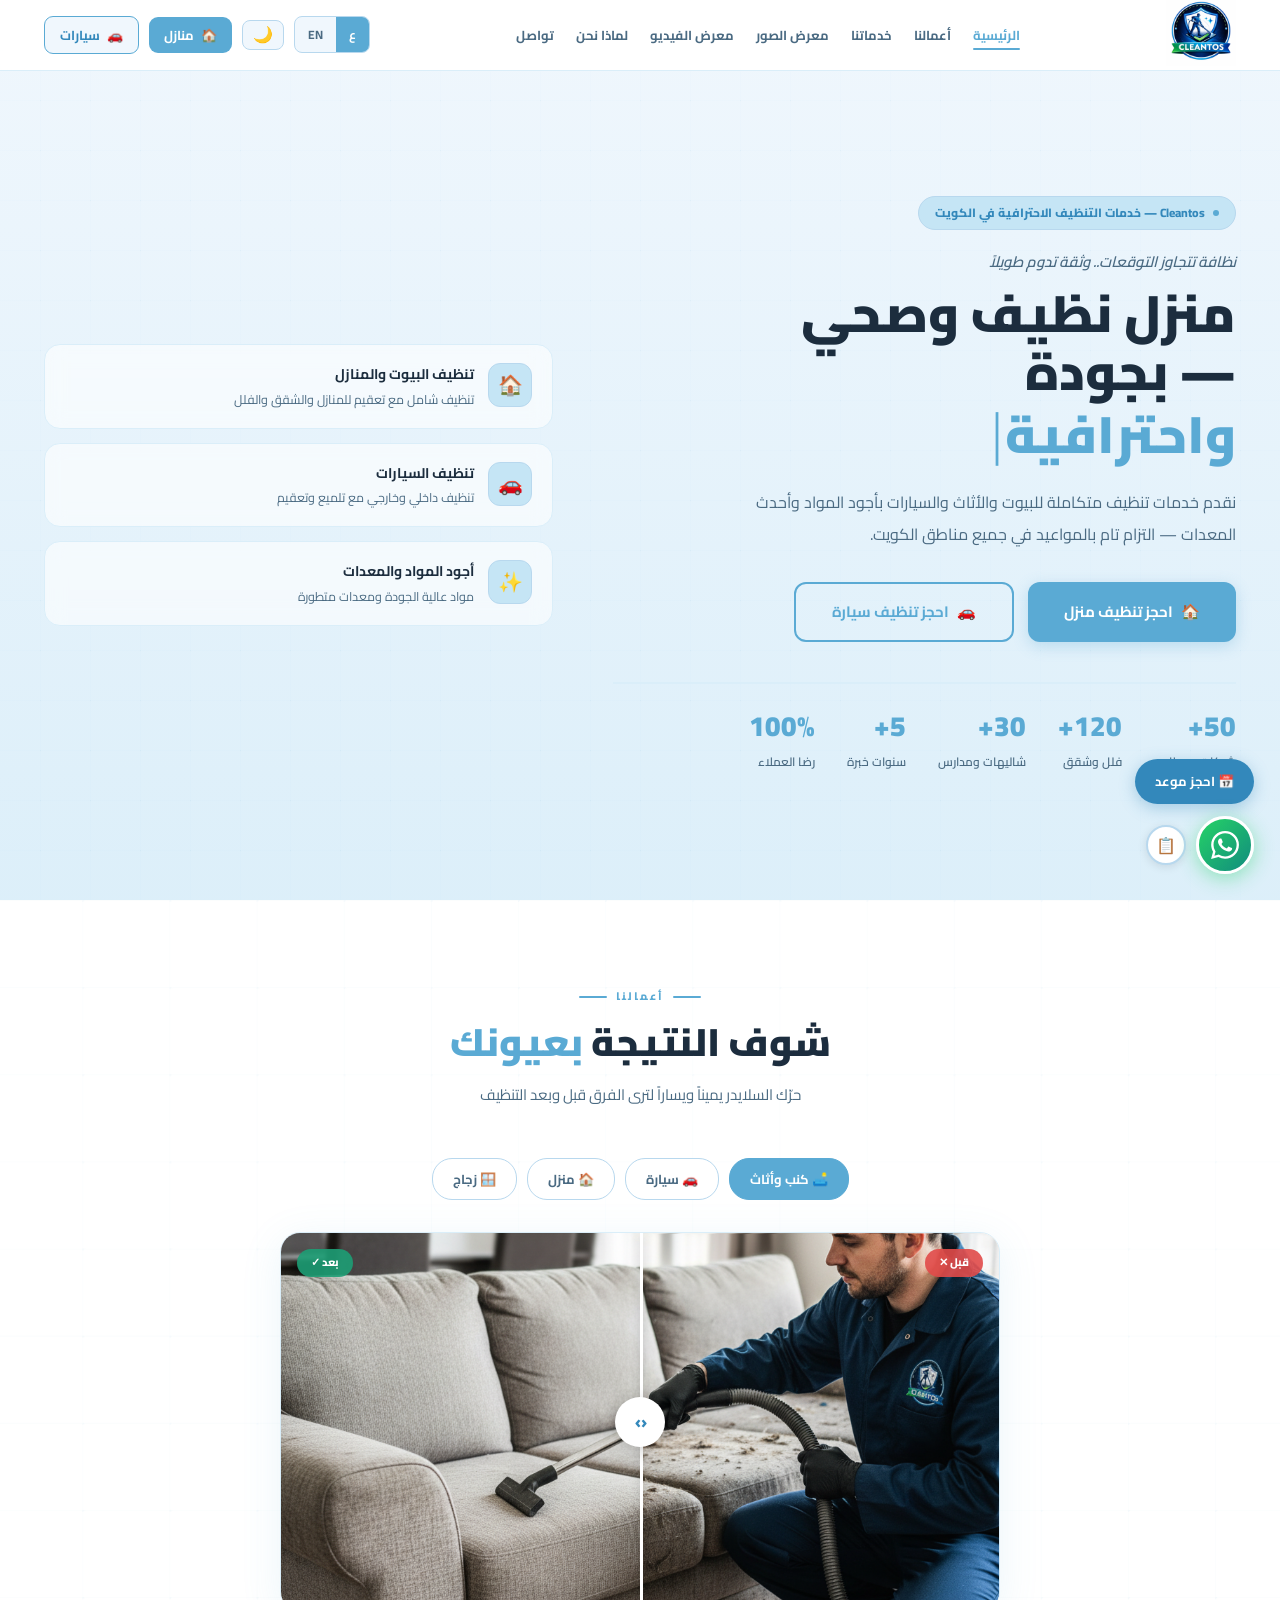
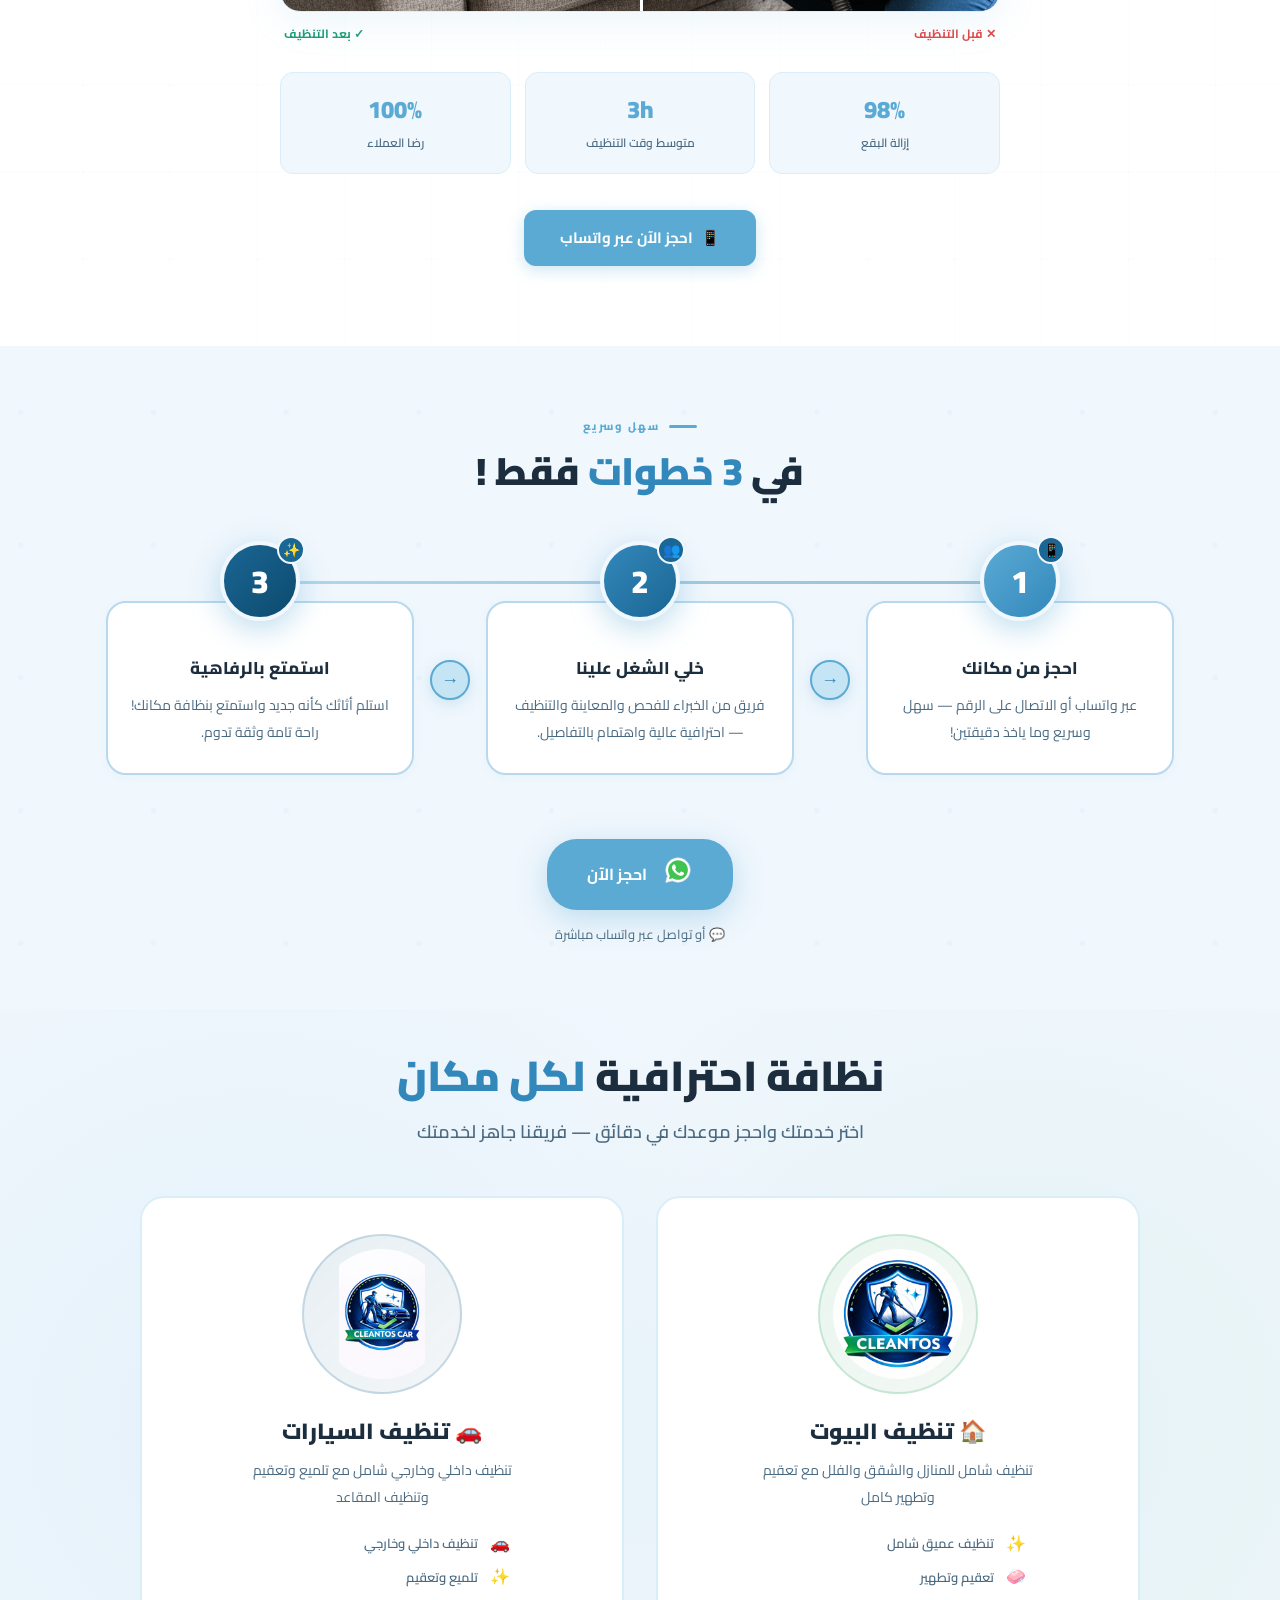
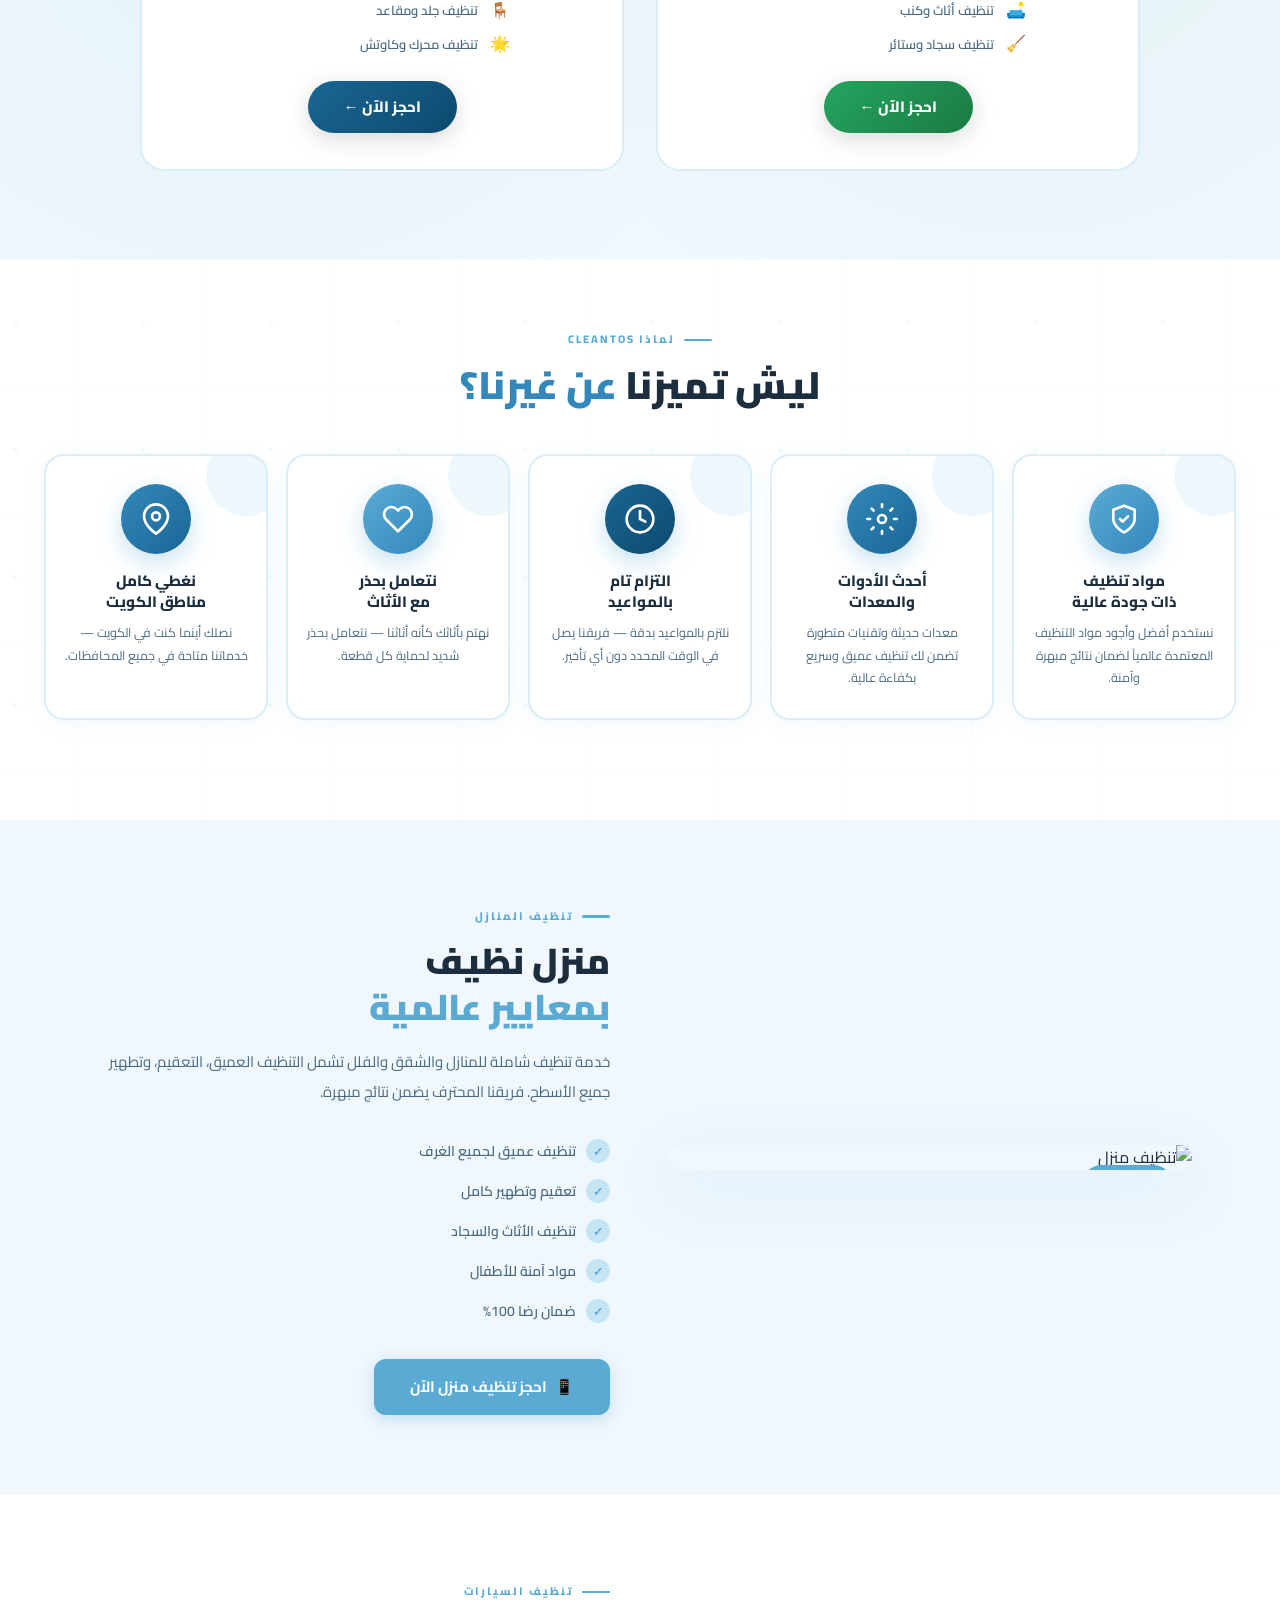
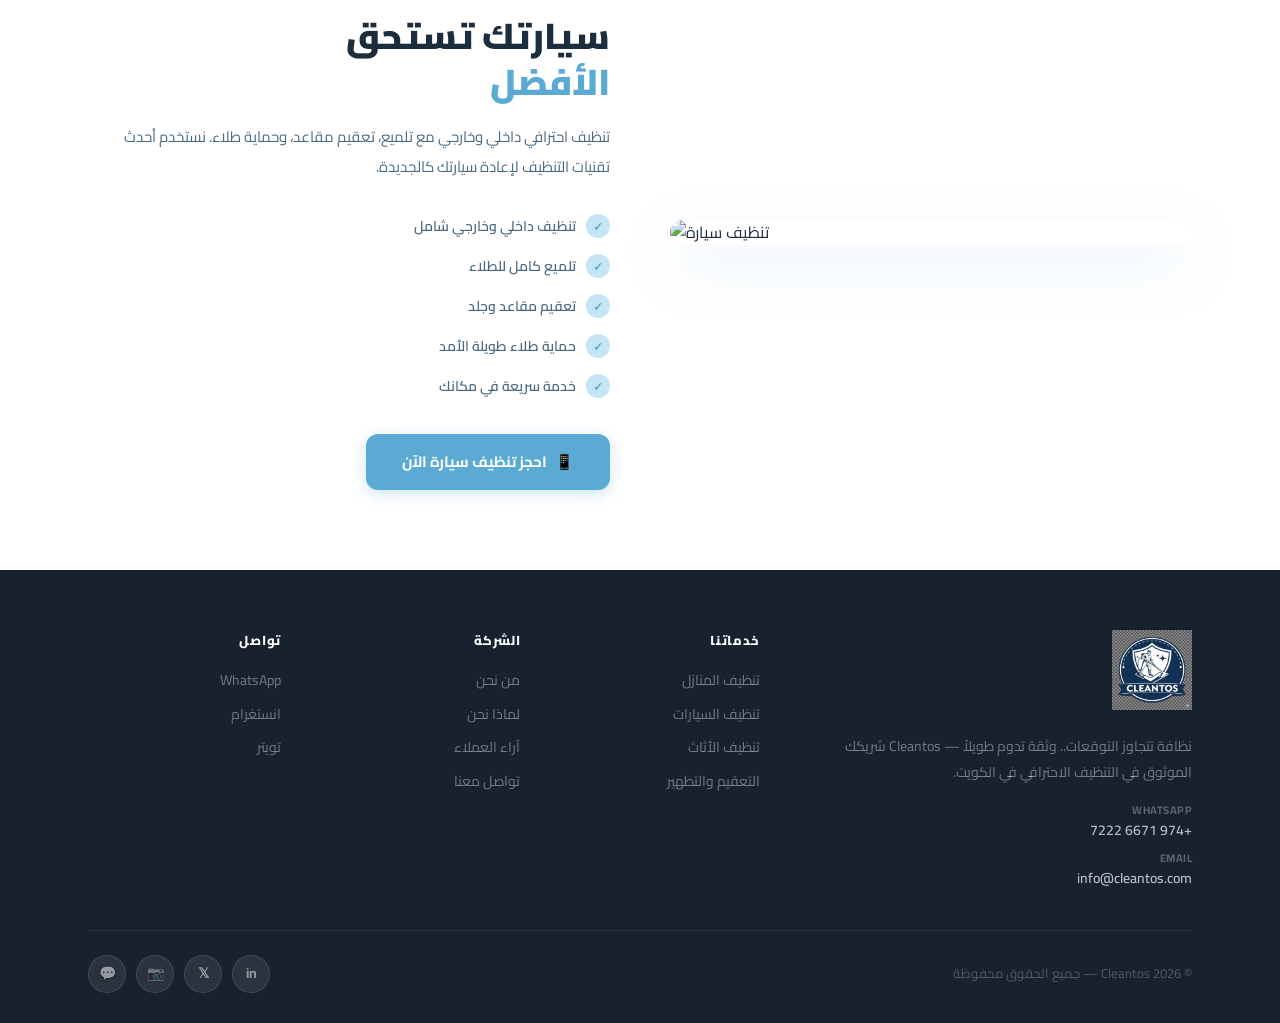
==== index.html @ 6d4ff77a "first commit" ====
<!DOCTYPE html>
<html lang="ar" dir="rtl">
<head>
<meta charset="UTF-8"/>
<meta name="viewport" content="width=device-width,initial-scale=1.0"/>
<meta name="description" content="Cleantos — خدمات تنظيف احترافية للبيوت والأثاث والسيارات في الكويت. أجود المواد، أحدث المعدات، التزام بالمواعيد.">
<meta name="keywords" content="تنظيف بيوت, تنظيف أثاث, تنظيف سيارات, تنظيف عميق, خدمات تنظيف, تنظيف منازل, تنظيف كنب, تنظيف سجاد, الكويت">
<meta name="author" content="Cleantos">
<meta property="og:title" content="Cleantos | خدمات التنظيف الاحترافية في الكويت">
<meta property="og:description" content="خدمات تنظيف احترافية للبيوت والأثاث والسيارات. أجود المواد، أحدث المعدات، التزام بالمواعيد.">
<meta property="og:type" content="website">
<meta property="og:url" content="https://www.cleantos.com">
<meta property="og:image" content="logo.png">
<meta property="og:locale" content="ar_KW">
<meta name="twitter:card" content="summary_large_image">
<title>Cleantos | خدمات التنظيف الاحترافية في الكويت</title>
<link rel="preconnect" href="https://fonts.googleapis.com">
<link rel="preconnect" href="https://fonts.gstatic.com" crossorigin>
<link href="https://fonts.googleapis.com/css2?family=Cairo:wght@300;400;500;600;700;800;900&family=Inter:wght@400;500;600;700;800;900&display=swap" rel="stylesheet">
<link rel="stylesheet" href="style.css"/>
<style>
/* ===== ROOT & BASE ===== */


:root{--sky:#f0f7fd;--sky2:#daeef9;--w:#fff;--az:#5aaad4;--az2:#3388bb;--az3:#1a6694;--azp:#c5e5f5;
  
  --car-grad:linear-gradient(135deg,#1a6694,#0d4a6e);
  --house-grad:linear-gradient(135deg,#25a55f,#1a7a44);
  --dk:#18222e;--tx:#1c2d3e;--txl:#4a6a82;--bd:#b8d8ee;--bd2:#daeef9;--shadow:0 4px 20px rgba(90,170,212,0.08);--shadow-hover:0 20px 50px rgba(90,170,212,0.2);}
html{scroll-behavior:smooth}
body{font-family:'Cairo',sans-serif;background:var(--sky);color:var(--tx);direction:rtl;overflow-x:hidden;line-height:1.6;}
html.ltr body{direction:ltr;font-family:'Inter',sans-serif}
html.ltr .ar{display:none!important}
html.ltr .en{display:initial!important}
html:not(.ltr) .en{display:none!important}
.rv{opacity:0;transform:translateY(30px);transition:opacity 0.8s ease,transform 0.8s ease}
.rv.on{opacity:1;transform:translateY(0)}
.container{max-width:1340px;margin:0 auto;padding:0 44px;position:relative;z-index:1}
#pgb{position:fixed;top:0;left:0;height:3px;background:linear-gradient(90deg,var(--az3),var(--az),#90d0f0);z-index:9999;width:0;transition:width 0.1s;}
#btt{position:fixed;bottom:96px;left:26px;width:48px;height:48px;border-radius:50%;background:var(--az);color:#fff;border:none;cursor:pointer;font-size:20px;display:flex;align-items:center;justify-content:center;box-shadow:0 4px 18px rgba(90,170,212,.4);opacity:0;transform:translateY(14px);transition:all .35s;z-index:998;}
#btt.sh{opacity:1;transform:translateY(0)}
#btt:hover{background:var(--az2);transform:translateY(-3px)!important}
#wa{position:fixed;bottom:26px;right:26px;z-index:999;display:flex;align-items:center;gap:10px;}
.wab{width:58px;height:58px;border-radius:50%;background:linear-gradient(135deg,#25d366,#128c7e);display:flex;align-items:center;justify-content:center;box-shadow:0 4px 20px rgba(37,211,102,.45);border:3px solid #fff;animation:wap 2.5s infinite;transition:transform .2s;text-decoration:none;position:relative;}
.wab:hover{transform:scale(1.12)}
.wab svg{width:28px;height:28px;fill:#fff}
@keyframes wap{0%,100%{box-shadow:0 4px 20px rgba(37,211,102,.38)}50%{box-shadow:0 4px 30px rgba(37,211,102,.72),0 0 0 8px rgba(37,211,102,.1)}}
.wat{background:var(--dk);color:#fff;font-size:12px;font-weight:700;padding:6px 14px;border-radius:20px;white-space:nowrap;opacity:0;transform:translateX(-8px);transition:all .3s;pointer-events:none;}
#wa:hover .wat{opacity:1;transform:translateX(0)}
#booking-btn{position:fixed;bottom:96px;right:26px;background:var(--az2);color:#fff;padding:12px 20px;border-radius:25px;font-size:13px;font-weight:700;box-shadow:0 4px 16px rgba(51,136,187,.35);z-index:998;text-decoration:none;font-family:inherit;transition:all .25s;white-space:nowrap;display:flex;align-items:center;gap:6px;}
#booking-btn:hover{background:var(--az3);transform:translateY(-2px);box-shadow:0 6px 22px rgba(51,136,187,.45);}
html.ltr #booking-btn{right:auto;left:26px}
header{position:fixed;top:0;right:0;left:0;z-index:1000;background:rgba(255,255,255,0.95);backdrop-filter:blur(10px);border-bottom:1px solid var(--bd2);transition:box-shadow .3s;}
.navi{display:flex;align-items:center;justify-content:space-between;padding:0 44px;height:70px;max-width:1340px;margin:0 auto;}
.nul{display:flex;align-items:center;gap:22px;list-style:none;}
.nul a{text-decoration:none;color:var(--txl);font-size:13px;font-weight:700;white-space:nowrap;position:relative;padding-bottom:3px;cursor:pointer;transition:color .2s;}
.nul a::after{content:'';position:absolute;bottom:0;right:0;width:0;height:2px;background:var(--az);transition:width .25s;border-radius:2px;}
html.ltr .nul a::after{right:auto;left:0}
.nul a:hover,.nul a.act{color:var(--az)}
.nul a:hover::after,.nul a.act::after{width:100%}
.lt{display:flex;background:var(--sky);border:1.5px solid var(--bd);border-radius:8px;overflow:hidden;}
.lt button{background:none;border:none;padding:6px 13px;font-size:12px;font-weight:700;color:var(--txl);cursor:pointer;transition:all .2s;font-family:inherit;}
.lt button.a{background:var(--az);color:#fff}
.navr{display:flex;align-items:center;gap:10px;}
.nc{display:flex;align-items:center;gap:7px;padding:8px 15px;border-radius:9px;font-size:13px;font-weight:700;cursor:pointer;border:none;font-family:inherit;transition:all .2s;white-space:nowrap;text-decoration:none;}
.nc-az{background:var(--az);color:#fff}
.nc-az:hover{background:var(--az2);transform:translateY(-1px);box-shadow:0 4px 14px rgba(90,170,212,.3)}
.nc-out{background:var(--sky);border:1.5px solid var(--az)!important;color:var(--az2);}
.nc-out:hover{background:var(--azp);transform:translateY(-1px)}
.hbg{display:none;flex-direction:column;gap:5px;cursor:pointer;padding:4px;}
.hbg span{display:block;width:24px;height:2px;background:var(--txl);border-radius:2px;transition:all .3s;}
.hbg.o span:first-child{transform:translateY(7px) rotate(45deg)}
.hbg.o span:nth-child(2){opacity:0}
.hbg.o span:last-child{transform:translateY(-7px) rotate(-45deg)}
.mobn{display:none;flex-direction:column;background:var(--w);border-top:1px solid var(--bd2);padding:0 28px;max-height:0;overflow:hidden;transition:max-height .4s ease,padding .3s;}
.mobn.o{display:flex;max-height:600px;padding:14px 28px;}
.mobn a{color:var(--txl);text-decoration:none;font-size:14px;font-weight:600;padding:9px 0;border-bottom:1px solid var(--bd2);transition:color .2s;}
.mobn a:hover{color:var(--az)}
.mobn a:last-child{border-bottom:none}
.hero{min-height:100vh;background:linear-gradient(rgba(240,247,253,0.85), rgba(218,238,249,0.9)),url('https://images.unsplash.com/photo-1581578731548-c64695cc6952?auto=format&fit=crop&w=1920&q=80');background-size:cover;background-position:center;display:flex;align-items:center;position:relative;overflow:hidden;padding-top:70px;}
.hero-pattern{position:absolute;inset:0;width:100%;height:100%;pointer-events:none;z-index:0;opacity:0.6;}
.hero-content{max-width:1340px;margin:0 auto;padding:80px 44px;display:grid;grid-template-columns:1.1fr .9fr;gap:60px;align-items:center;position:relative;z-index:2;width:100%;}
.hero-badge{display:inline-flex;align-items:center;gap:8px;background:var(--azp);color:var(--az2);font-size:12px;font-weight:800;padding:6px 16px;border-radius:20px;border:1.5px solid var(--bd);margin-bottom:20px;}
.hero-subtitle{color:var(--txl);font-size:15px;margin-bottom:10px;font-weight:600;font-style:italic;}
.hero-title{font-size:clamp(32px,4vw,56px);font-weight:900;color:var(--tx);line-height:1.15;margin-bottom:20px;}
.hero-title em{font-style:normal;color:var(--az);}
.hero-desc{color:var(--txl);font-size:16px;line-height:2;margin-bottom:32px;max-width:500px;}
.hero-buttons{display:flex;gap:14px;flex-wrap:wrap;margin-bottom:40px;}
.hero-stats{display:flex;gap:32px;padding-top:28px;border-top:2px solid var(--bd2);flex-wrap:wrap;}
.hero-stat-num{font-size:28px;font-weight:900;color:var(--az);display:block;line-height:1;margin-bottom:8px;}
.hero-stat-label{font-size:12px;color:var(--txl);font-weight:600;}
.hero-cards{display:flex;flex-direction:column;gap:14px;}
.hero-card{background:rgba(255,255,255,0.6);backdrop-filter:blur(10px);border:1.5px solid var(--bd2);border-radius:16px;padding:18px 20px;display:flex;align-items:flex-start;gap:14px;text-decoration:none;transition:all .35s;}
.hero-card:hover{border-color:var(--az);transform:translateX(-8px);background:rgba(255,255,255,0.9);box-shadow:var(--shadow-hover);}
html.ltr .hero-card:hover{transform:translateX(8px)}
.hero-card-icon{width:44px;height:44px;border-radius:12px;flex-shrink:0;background:var(--azp);border:1.5px solid var(--bd);display:flex;align-items:center;justify-content:center;font-size:20px;}
.hero-card h3{color:var(--tx);font-size:14px;font-weight:700;margin-bottom:4px;}
.hero-card p{color:var(--txl);font-size:12.5px;line-height:1.6;}
.tw-cursor{display:inline-block;color:var(--az);font-weight:300;font-size:1.1em;margin-right:2px;animation:blink 1s step-end infinite;}
html.ltr .tw-cursor{margin-right:0;margin-left:2px}
@keyframes blink{0%,100%{opacity:1}50%{opacity:0}}
@keyframes pulse-btn{0%,100%{box-shadow:0 8px 30px rgba(90,170,212,.35);transform:scale(1)}50%{box-shadow:0 8px 40px rgba(90,170,212,.55);transform:scale(1.03)}}
.btn{display:inline-flex;align-items:center;gap:8px;padding:14px 28px;border-radius:10px;font-size:14px;font-weight:700;cursor:pointer;border:none;font-family:inherit;transition:all .25s;text-decoration:none;white-space:nowrap;}
.btn-az{background:var(--az);color:#fff;box-shadow:0 4px 15px rgba(90,170,212,.3);}
.btn-az:hover{background:var(--az2);transform:translateY(-2px);box-shadow:0 8px 25px rgba(90,170,212,.4);}
.btn-out{background:transparent;color:var(--az);border:2px solid var(--az)!important;}
.btn-out:hover{background:var(--azp);transform:translateY(-2px);}
.btn-wh{background:#fff;color:var(--az2);border:2px solid #fff!important;box-shadow:0 4px 15px rgba(0,0,0,.1);}
.btn-wh:hover{background:var(--azp);border-color:var(--az)!important;}
.btn-lg{padding:16px 36px;font-size:15px;border-radius:12px;}
.section-header{text-align:center;margin-bottom:48px;}
.ey{display:inline-flex;align-items:center;gap:9px;margin-bottom:12px;}
.eyl{width:28px;height:2.5px;background:var(--az);border-radius:2px;flex-shrink:0;}
.eyt{font-size:11px;font-weight:800;color:var(--az);text-transform:uppercase;letter-spacing:2px;}
.st{font-size:clamp(24px,3vw,40px);font-weight:900;color:var(--tx);line-height:1.3;margin-bottom:13px;}
.st em{font-style:normal;color:var(--az);}
.sd{color:var(--txl);font-size:15px;line-height:2;max-width:600px;margin:0 auto;}
.why-section{background:var(--w);padding:80px 44px;position:relative;overflow:hidden;}
.why-grid{display:grid;grid-template-columns:repeat(5,1fr);gap:20px;}
.why-card{background:var(--w);border:2px solid var(--bd2);border-radius:20px;padding:32px 18px;text-align:center;transition:all .4s cubic-bezier(0.175,0.885,0.32,1.275);position:relative;overflow:hidden;box-shadow:var(--shadow);}
.why-card::before{content:'';position:absolute;top:0;left:0;right:0;height:4px;background:linear-gradient(90deg,var(--az3),var(--az),var(--az2));transform:scaleX(0);transition:transform .4s ease;transform-origin:right;}
.why-card:hover::before{transform:scaleX(1);transform-origin:left;}
.why-card:hover{transform:translateY(-10px) scale(1.02);border-color:var(--az);box-shadow:var(--shadow-hover),0 0 0 1px rgba(90,170,212,0.1);}
.why-icon-wrap{width:72px;height:72px;border-radius:20px;background:linear-gradient(135deg,var(--azp),var(--sky2));display:flex;align-items:center;justify-content:center;margin:0 auto 18px;font-size:32px;transition:all .4s ease;position:relative;}
.why-card:hover .why-icon-wrap{transform:rotate(-5deg) scale(1.1);background:linear-gradient(135deg,var(--az),var(--az2));box-shadow:0 8px 25px rgba(90,170,212,.35);}
.why-card h4{font-size:15px;font-weight:800;color:var(--tx);margin-bottom:10px;line-height:1.4;}
.why-card p{font-size:12.5px;color:var(--txl);line-height:1.8;}
.why-blob{position:absolute;top:-20px;right:-20px;width:80px;height:80px;background:var(--azp);border-radius:50%;opacity:.3;transition:all .4s;}
.why-card:hover .why-blob{transform:scale(2.5) translate(-20px,20px);opacity:.15;}
.service-section{padding:80px 44px;position:relative;overflow:hidden;}
.service-section:nth-child(even){background:var(--sky)}
.service-section:nth-child(odd){background:var(--w)}
.service-grid{display:grid;grid-template-columns:1fr 1fr;gap:60px;align-items:center;}
.service-image{border-radius:24px;overflow:hidden;box-shadow:0 20px 60px rgba(90,170,212,.15);position:relative;}
.service-image img{width:100%;height:100%;object-fit:cover;transition:transform .6s ease;}
.service-image:hover img{transform:scale(1.05)}
.service-image-badge{position:absolute;top:20px;right:20px;background:var(--az);color:#fff;padding:8px 16px;border-radius:20px;font-size:13px;font-weight:700;}
html.ltr .service-image-badge{right:auto;left:20px}
.service-content h3{font-size:clamp(24px,3vw,36px);font-weight:900;color:var(--tx);margin-bottom:16px;line-height:1.3;}
.service-content h3 em{font-style:normal;color:var(--az);}
.service-content p{color:var(--txl);font-size:15px;line-height:2;margin-bottom:24px;}
.service-features{list-style:none;margin-bottom:28px;}
.service-features li{display:flex;align-items:center;gap:10px;padding:8px 0;color:var(--txl);font-size:14px;font-weight:600;}
.service-features li::before{content:'✓';width:24px;height:24px;background:var(--azp);border-radius:50%;display:flex;align-items:center;justify-content:center;color:var(--az);font-size:12px;font-weight:900;flex-shrink:0;}
.stats-section{background:linear-gradient(135deg,var(--az3),var(--az2));padding:60px 44px;position:relative;overflow:hidden;}
.stats-grid{display:grid;grid-template-columns:repeat(4,1fr);gap:32px;max-width:1000px;margin:0 auto;text-align:center;position:relative;z-index:1;}
.stat-item{color:#fff;}
.stat-num{font-size:clamp(36px,4vw,48px);font-weight:900;display:block;line-height:1;margin-bottom:8px;}
.stat-label{font-size:14px;opacity:0.8;font-weight:600;}
.stat-divider{width:1px;background:rgba(255,255,255,0.2);height:60px;align-self:center;}
.testimonials-section{background:var(--sky);padding:80px 44px;}
.testimonials-grid{display:grid;grid-template-columns:repeat(3,1fr);gap:24px;}
.testimonial-card{background:var(--w);border:2px solid var(--bd2);border-radius:20px;padding:32px;transition:all .3s;box-shadow:var(--shadow);}
.testimonial-card:hover{transform:translateY(-5px);border-color:var(--az);box-shadow:var(--shadow-hover);}
.testimonial-stars{color:#ffc107;font-size:18px;margin-bottom:16px;letter-spacing:2px;}
.testimonial-text{color:var(--tx);font-size:15px;line-height:1.9;margin-bottom:20px;font-style:italic;}
.testimonial-author{display:flex;align-items:center;gap:12px;}
.testimonial-avatar{width:48px;height:48px;border-radius:50%;background:linear-gradient(135deg,var(--az),var(--az2));display:flex;align-items:center;justify-content:center;color:#fff;font-size:18px;font-weight:700;}
.testimonial-info h5{font-size:14px;font-weight:800;color:var(--tx);margin-bottom:2px;}
.testimonial-info span{font-size:12px;color:var(--txl);}
.cta-section{background:linear-gradient(135deg,var(--az3),var(--az2));padding:80px 44px;text-align:center;position:relative;overflow:hidden;}
.cta-section h2{font-size:clamp(28px,3.5vw,44px);font-weight:900;color:#fff;line-height:1.3;margin-bottom:16px;}
.cta-section p{color:rgba(255,255,255,0.75);font-size:16px;line-height:1.8;margin-bottom:32px;max-width:600px;margin-left:auto;margin-right:auto;}
.cta-buttons{display:flex;gap:16px;justify-content:center;flex-wrap:wrap;}
footer{background:var(--dk);color:#fff;padding:60px 44px 30px;}
.footer-grid{display:grid;grid-template-columns:2fr 1fr 1fr 1fr;gap:46px;padding-bottom:40px;border-bottom:1px solid rgba(255,255,255,.07);margin-bottom:24px;}
.footer-brand p{color:rgba(255,255,255,.4);font-size:14px;line-height:1.85;margin-bottom:16px;}
.footer-contact{display:flex;flex-direction:column;gap:8px;}
.footer-contact-item{display:flex;flex-direction:column;}
.footer-contact-label{color:rgba(255,255,255,.3);font-size:11px;font-weight:700;text-transform:uppercase;letter-spacing:.5px;}
.footer-contact-value{color:rgba(255,255,255,.7);font-size:14px;font-weight:600;text-decoration:none;transition:color .2s;}
.footer-contact-value:hover{color:var(--az)}
.footer-col h4{font-size:13px;font-weight:800;color:#fff;margin-bottom:16px;text-transform:uppercase;letter-spacing:.8px;}
.footer-col ul{list-style:none;}
.footer-col li{margin-bottom:8px}
.footer-col a{color:rgba(255,255,255,.4);text-decoration:none;font-size:14px;transition:color .2s;}
.footer-col a:hover{color:var(--az)}
.footer-bottom{display:flex;align-items:center;justify-content:space-between;flex-wrap:wrap;gap:12px;}
.footer-copyright{color:rgba(255,255,255,.25);font-size:13px;}
.footer-socials{display:flex;gap:10px;}
.footer-social{width:38px;height:38px;border-radius:50%;background:rgba(255,255,255,.08);border:1px solid rgba(255,255,255,.12);display:flex;align-items:center;justify-content:center;text-decoration:none;color:rgba(255,255,255,.5);font-size:14px;font-weight:700;transition:all .25s;}
.footer-social:hover{background:var(--az);border-color:var(--az);color:#fff;transform:translateY(-3px);}
@media(max-width:1200px){.why-grid{grid-template-columns:repeat(3,1fr)}.service-grid{gap:40px}}
@media(max-width:1000px){.hero-content{grid-template-columns:1fr;text-align:center}.hero-desc{margin:0 auto 32px}.hero-buttons{justify-content:center}.hero-stats{justify-content:center}.hero-cards{display:none}.service-grid{grid-template-columns:1fr}.testimonials-grid{grid-template-columns:1fr}.stats-grid{grid-template-columns:repeat(2,1fr)}.stat-divider{display:none}.footer-grid{grid-template-columns:1fr 1fr}}
@media(max-width:800px){.nul,.navr .nc{display:none}.hbg{display:flex}.navi{padding:0 20px}.container{padding:0 20px}.hero{padding-top:70px}.hero-content{padding:60px 20px}.why-grid{grid-template-columns:1fr}.why-card{padding:24px 20px;display:flex;align-items:center;text-align:right;gap:16px}html.ltr .why-card{text-align:left}.why-icon-wrap{width:56px;height:56px;margin:0;flex-shrink:0}.why-card h4{margin-bottom:4px}.why-blob{display:none}.service-section{padding:60px 20px}.stats-grid{grid-template-columns:1fr;gap:24px}.footer-grid{grid-template-columns:1fr}.cta-section{padding:60px 20px}.testimonials-section{padding:60px 20px}.why-section{padding:60px 20px}}
@media(max-width:600px){.hero-title{font-size:28px}.hero-buttons{flex-direction:column;align-items:center}.btn{width:100%;justify-content:center}}
html.dark{--sky:#0f1a25;--sky2:#152535;--w:#1a2634;--az:#6bb8e0;--az2:#4a9ec9;--az3:#2d7aa8;--azp:#1a3a4d;--dk:#0d1218;--tx:#e8f4fc;--txl:#8ab4c7;--bd:#2a4a5e;--bd2:#1e3a4d;}
html.dark header{background:rgba(26,38,52,0.95)}
html.dark .hero{background:linear-gradient(rgba(15,26,37,0.9),rgba(15,26,37,0.95)),url('https://images.unsplash.com/photo-1581578731548-c64695cc6952?auto=format&fit=crop&w=1920&q=80');}
html.dark .hero-card{background:rgba(26,38,52,0.7)}
html.dark .why-card{background:var(--w);border-color:var(--bd2)}
html.dark .testimonial-card{background:var(--w);border-color:var(--bd2)}
html.dark .service-section:nth-child(odd){background:var(--w)}
#dm{background:var(--sky);border:1.5px solid var(--bd);border-radius:8px;padding:6px 10px;font-size:16px;cursor:pointer;transition:all .2s;line-height:1;}
#dm:hover{background:var(--azp);transform:scale(1.1)}
html.dark #dm{background:var(--azp);border-color:var(--az)}
.wab-copy{width:40px;height:40px;border-radius:50%;background:var(--w);border:2px solid var(--bd);display:flex;align-items:center;justify-content:center;cursor:pointer;font-size:16px;transition:all .2s;box-shadow:0 2px 10px rgba(0,0,0,.1);}
.wab-copy:hover{background:var(--azp);border-color:var(--az);transform:scale(1.1)}
html.dark .wab-copy{background:var(--w);border-color:var(--bd2)}
#toast{position:fixed;bottom:140px;right:26px;background:var(--az2);color:#fff;padding:12px 20px;border-radius:12px;font-size:13px;font-weight:700;opacity:0;transform:translateY(10px);transition:all .3s;z-index:999;pointer-events:none;}

/* 3 steps styles */
/* Pulse animation for CTA button */
@keyframes pulse-btn {
  0%, 100% { box-shadow: 0 8px 30px rgba(90,170,212,.35); transform: scale(1); }
  50% { box-shadow: 0 8px 40px rgba(90,170,212,.55); transform: scale(1.03); }
}

/* Step cards responsive */
@media(max-width:1100px){
  .step-arrow { display: none !important; }
  .step-line { display: none !important; }
  .step-card { max-width: 100% !important; }
}

/* Dark mode adjustments */
html.dark .step-card .card { background: var(--w); }
html.dark .step-card .card:hover { border-color: var(--az) !important; }



/* Main Portal */
.portal{
  flex:1;
  display:flex;
  flex-direction:column;
  align-items:center;
  justify-content:center;
  padding:40px 24px;
  position:relative;
  overflow:hidden;
}
.portal::before{
  content:'';
  position:absolute;
  inset:0;
  background:
    radial-gradient(circle at 20% 50%, rgba(90,170,212,0.08) 0%, transparent 50%),
    radial-gradient(circle at 80% 50%, rgba(37,165,95,0.06) 0%, transparent 50%);
  pointer-events:none;
}
.portal-inner{
  max-width:1000px;
  width:100%;
  position:relative;
  z-index:1;
}

/* Tagline */
.tagline{
  text-align:center;
  margin-bottom:48px;
}
.tagline h1{
  font-size:clamp(24px,4vw,42px);
  font-weight:900;
  color:var(--tx);
  margin-bottom:12px;
  line-height:1.3;
}
.tagline h1 em{
  font-style:normal;
  color:var(--az2);
}
.tagline p{
  font-size:clamp(14px,2vw,18px);
  color:var(--txl);
  font-weight:600;
  max-width:500px;
  margin:0 auto;
  line-height:1.8;
}

/* Cards Grid */
.cards-grid{
  display:grid;
  grid-template-columns:1fr 1fr;
  gap:32px;
  margin-bottom:48px;
}
@media(max-width:768px){
  .cards-grid{grid-template-columns:1fr;gap:24px}
  .tagline{margin-bottom:32px}
}

/* Service Card */
.svc-card{
  background:var(--w);
  border:2px solid var(--bd2);
  border-radius:24px;
  padding:36px 28px;
  text-align:center;
  transition:all .4s cubic-bezier(0.34,1.56,0.64,1);
  position:relative;
  overflow:hidden;
  cursor:pointer;
  text-decoration:none;
  display:flex;
  flex-direction:column;
  align-items:center;
}
.svc-card::before{
  content:'';
  position:absolute;
  top:0;
  left:0;
  right:0;
  height:4px;
  transform:scaleX(0);
  transition:transform .4s;
}
.svc-card:hover{
  transform:translateY(-8px);
  box-shadow:0 24px 60px rgba(90,170,212,.18);
}
.svc-card:hover::before{
  transform:scaleX(1);
}

/* House Card */
.svc-card.house::before{background:var(--house-grad)}
.svc-card.house:hover{border-color:#25a55f}
.svc-card.house .svc-logo{
  background:linear-gradient(135deg,rgba(37,165,95,0.1),rgba(26,122,68,0.05));
  border:2px solid rgba(37,165,95,0.2);
}
.svc-card.house .svc-btn{
  background:var(--house-grad);
}
.svc-card.house .svc-btn:hover{
  background:linear-gradient(135deg,#1a7a44,#146633);
}
.svc-card.house .svc-icon{
  color:#25a55f;
}

/* Car Card */
.svc-card.car::before{background:var(--car-grad)}
.svc-card.car:hover{border-color:var(--az3)}
.svc-card.car .svc-logo{
  background:linear-gradient(135deg,rgba(26,102,148,0.1),rgba(13,74,110,0.05));
  border:2px solid rgba(26,102,148,0.2);
}
.svc-card.car .svc-btn{
  background:var(--car-grad);
}
.svc-card.car .svc-btn:hover{
  background:linear-gradient(135deg,#0d4a6e,#083a5a);
}
.svc-card.car .svc-icon{
  color:var(--az3);
}

/* Logo Container */
.svc-logo{
  width:160px;
  height:160px;
  border-radius:50%;
  display:flex;
  align-items:center;
  justify-content:center;
  margin-bottom:20px;
  transition:transform .4s;
}
.svc-card:hover .svc-logo{
  transform:scale(1.08);
}
.svc-logo img{
  width:130px;
  height:130px;
  object-fit:contain;
  border-radius:50%;
}

/* Card Content */
.svc-card h3{
  font-size:22px;
  font-weight:900;
  color:var(--tx);
  margin-bottom:8px;
}
.svc-card .svc-desc{
  font-size:14px;
  color:var(--txl);
  line-height:1.9;
  margin-bottom:20px;
  max-width:280px;
}
.svc-features{
  display:flex;
  flex-direction:column;
  gap:8px;
  margin-bottom:24px;
  text-align:right;
  width:100%;
  max-width:260px;
}
html.ltr .svc-features{text-align:left}
.svc-feature{
  display:flex;
  align-items:center;
  gap:10px;
  font-size:13px;
  color:var(--txl);
  font-weight:600;
}
.svc-feature .svc-icon{
  font-size:16px;
  width:24px;
  text-align:center;
  flex-shrink:0;
}

/* Button */
.svc-btn{
  display:inline-flex;
  align-items:center;
  gap:8px;
  padding:14px 36px;
  border-radius:30px;
  color:#fff;
  font-size:15px;
  font-weight:800;
  border:none;
  cursor:pointer;
  font-family:inherit;
  transition:all .3s;
  box-shadow:0 6px 24px rgba(0,0,0,.15);
  text-decoration:none;
}
.svc-btn:hover{
  transform:translateY(-2px);
  box-shadow:0 10px 32px rgba(0,0,0,.2);
}


/* Animations */
@keyframes fadeUp{
  from{opacity:0;transform:translateY(30px)}
  to{opacity:1;transform:translateY(0)}
}
.anim{
  animation:fadeUp .7s ease-out forwards;
  opacity:0;
}
.anim-d1{animation-delay:.1s}
.anim-d2{animation-delay:.2s}
.anim-d3{animation-delay:.3s}

/* Why Us Cards Grid Responsive */
@media(max-width:1200px){
  .why-cards-grid{grid-template-columns:repeat(3,1fr)!important}
}
@media(max-width:800px){
  .why-cards-grid{grid-template-columns:1fr!important;gap:16px!important}
  .why-card{padding:24px 20px!important;display:flex;align-items:center;text-align:right;gap:16px}
  html.ltr .why-card{text-align:left}
  .why-card .why-icon-circle{width:56px!important;height:56px!important;margin:0!important;flex-shrink:0}
  .why-card h4{font-size:14px!important;margin-bottom:4px!important}
  .why-card p{font-size:12px!important}
  .why-card .why-blob{display:none}
}

/* Why Card hover effects */
.why-card:hover .why-icon-circle{
  transform: rotate(360deg) scale(1.1) !important;
}
.why-card:hover .why-blob{
  transform: scale(2.5) translate(-20px, 20px);
  opacity: 0.15 !important;
}

/* Dark mode */
html.dark .why-card{
  background: var(--w);
  border-color: var(--bd2);
}
html.dark .why-card:hover{
  border-color: var(--az);
}

</style>
</head>
<body>
<div id="pgb"></div>
<button id="btt" onclick="window.scrollTo({top:0,behavior:'smooth'})">↑</button>

<div id="wa">
  <a href="https://wa.me/96541444878" target="_blank" class="wab">
    <svg viewBox="0 0 24 24"><path d="M17.472 14.382c-.297-.149-1.758-.867-2.03-.967-.273-.099-.471-.148-.67.15-.197.297-.767.966-.94 1.164-.173.199-.347.223-.644.075-.297-.15-1.255-.463-2.39-1.475-.883-.788-1.48-1.761-1.653-2.059-.173-.297-.018-.458.13-.606.134-.133.298-.347.446-.52.149-.174.198-.298.298-.497.099-.198.05-.371-.025-.52-.075-.149-.669-1.612-.916-2.207-.242-.579-.487-.5-.669-.51-.173-.008-.371-.01-.57-.01-.198 0-.52.074-.792.372-.272.297-1.04 1.016-1.04 2.479 0 1.462 1.065 2.875 1.213 3.074.149.198 2.096 3.2 5.077 4.487.709.306 1.262.489 1.694.625.712.227 1.36.195 1.871.118.571-.085 1.758-.719 2.006-1.413.248-.694.248-1.289.173-1.413-.074-.124-.272-.198-.57-.347m-5.421 7.403h-.004a9.87 9.87 0 01-5.031-1.378l-.361-.214-3.741.982.998-3.648-.235-.374a9.86 9.86 0 01-1.51-5.26c.001-5.45 4.436-9.884 9.888-9.884 2.64 0 5.122 1.03 6.988 2.898a9.825 9.825 0 012.893 6.994c-.003 5.45-4.437 9.884-9.885 9.884m8.413-18.297A11.815 11.815 0 0012.05 0C5.495 0 .16 5.335.157 11.892c0 2.096.547 4.142 1.588 5.945L.057 24l6.305-1.654a11.882 11.882 0 005.683 1.448h.005c6.554 0 11.89-5.335 11.893-11.893a11.821 11.821 0 00-3.48-8.413z"/></svg>
  </a>
  <button class="wab-copy" onclick="copyPhone()" title="نسخ الرقم">📋</button>
  <span class="wat"><span class="ar">تواصل عبر واتساب 💬</span><span class="en" style="display:none">Chat on WhatsApp 💬</span></span>
</div>

<div id="toast"><span class="ar">✅ تم نسخ الرقم</span><span class="en" style="display:none">✅ Number copied</span></div>

<a href="contact.html" id="booking-btn"><span class="ar">📅 احجز موعد</span><span class="en" style="display:none">📅 Book Now</span></a>

<!-- HEADER -->
<header id="hdr">
  <div class="navi">
    <a href="index.html"><img src="logo.jpeg" alt="Cleantos" style="height:70px;width:auto;object-fit:contain"/></a>
    <nav>
      <ul class="nul">
        <li><a href="#home" class="act"><span class="ar">الرئيسية</span><span class="en" style="display:none">Home</span></a></li>
                <li><a href="#our-work" class="act"><span class="ar">أعمالنا</span><span class="en" style="display:none">OUR Work</span></a></li>

        <li><a href="#services"><span class="ar">خدماتنا</span><span class="en" style="display:none">Services</span></a></li>
                <li><a href="#"><span class="ar">معرض الصور</span><span class="en" style="display:none">Gallery</span></a></li>

                                <li><a href="#"><span class="ar">معرض الفيديو</span><span class="en" style="display:none">videos</span></a></li>

        <li><a href="#why-us"><span class="ar">لماذا نحن</span><span class="en" style="display:none">Why Us</span></a></li>
        <!-- <li><a href="#testimonials"><span class="ar">آراء العملاء</span><span class="en" style="display:none">Reviews</span></a></li> -->
        <li><a href="contact.html"><span class="ar">تواصل</span><span class="en" style="display:none">Contact</span></a></li>
      </ul>
    </nav>
    <div class="navr">
      <div class="lt"><button class="a" id="ba" onclick="setL('ar')">ع</button><button id="be" onclick="setL('en')">EN</button></div>
      <button id="dm" onclick="toggleDM()" title="Dark Mode">🌙</button>
      <a href="#house" class="nc nc-az">🏠 <span class="ar">منازل</span><span class="en" style="display:none">Houses</span></a>
      <a href="#cars" class="nc nc-out">🚗 <span class="ar">سيارات</span><span class="en" style="display:none">Cars</span></a>
      <div class="hbg" id="hbg" onclick="tmob()"><span></span><span></span><span></span></div>
    </div>
  </div>
  <div class="mobn" id="mobn">
    <a href="#home"><span class="ar">🏠 الرئيسية</span><span class="en" style="display:none">🏠 Home</span></a>
        <a href="#our-work"><span class="ar">🏠 أعمالنا</span><span class="en" style="display:none">🏠 OUR Work</span></a>

    <a href="#services"><span class="ar">🧹 خدماتنا</span><span class="en" style="display:none">🧹 Services</span></a>
    <a href="#"><span class="ar">معرض الصور</span><span class="en" style="display:none">Gallery</span></a>
    <a href="#"><span class="ar">معرض الفيديو</span><span class="en" style="display:none">videos</span></a>
    <a href="#why-us"><span class="ar">⭐ لماذا نحن</span><span class="en" style="display:none">⭐ Why Us</span></a>
    <!-- <a href="#testimonials"><span class="ar">💬 آراء العملاء</span><span class="en" style="display:none">💬 Reviews</span></a> -->
    <a href="contact.html"><span class="ar">📞 تواصل معنا</span><span class="en" style="display:none">📞 Contact</span></a>
  </div>
</header>

<!-- HERO SECTION -->
<section class="hero" id="home">
  <svg class="hero-pattern" viewBox="0 0 1400 900" preserveAspectRatio="xMidYMid slice" xmlns="http://www.w3.org/2000/svg">
    <defs><pattern id="hbp" width="50" height="50" patternUnits="userSpaceOnUse">
      <path d="M50 0L0 0 0 50" fill="none" stroke="rgba(90,170,212,0.06)" stroke-width=".8"/>
      <circle cx="0" cy="0" r="1.2" fill="rgba(90,170,212,0.09)"/>
    </pattern></defs>
    <rect width="100%" height="100%" fill="url(#hbp)"/>
  </svg>
  <div class="hero-content">
    <div class="rv">
      <div class="hero-badge">
        <span style="width:6px;height:6px;border-radius:50%;background:var(--az);display:inline-block;animation:blink 2s infinite"></span>
        <span class="ar">Cleantos — خدمات التنظيف الاحترافية في الكويت</span>
        <span class="en" style="display:none">Cleantos — Professional Cleaning in Kuwait</span>
      </div>
      <p class="hero-subtitle">
        <span class="ar">نظافة تتجاوز التوقعات.. وثقة تدوم طويلاً</span>
        <span class="en" style="display:none">Cleanliness Beyond Expectations — Trust That Lasts</span>
      </p>
      <h1 class="hero-title">
        <span class="ar">منزل نظيف وصحي<br/>— <span id="hero-prefix-ar">بجودة</span><br/><em id="typewriter-ar">واحترافية</em><span class="tw-cursor">|</span></span>
        <span class="en" style="display:none">A Clean & Healthy Home<br/>— <span id="hero-prefix-en">with</span><br/><em id="typewriter-en">Quality</em><span class="tw-cursor">|</span></span>
      </h1>
      <p class="hero-desc">
        <span class="ar">نقدم خدمات تنظيف متكاملة للبيوت والأثاث والسيارات بأجود المواد وأحدث المعدات — التزام تام بالمواعيد في جميع مناطق الكويت.</span>
        <span class="en" style="display:none">We provide comprehensive cleaning for homes, furniture, and cars with the best materials and latest equipment — fully committed to deadlines across all Kuwait areas.</span>
      </p>
      <div class="hero-buttons">
        <a href="#house" class="btn btn-az btn-lg">🏠 <span class="ar">احجز تنظيف منزل</span><span class="en" style="display:none">Book House Cleaning</span></a>
        <a href="#cars" class="btn btn-out btn-lg">🚗 <span class="ar">احجز تنظيف سيارة</span><span class="en" style="display:none">Book Car Cleaning</span></a>
      </div>
      <div class="hero-stats">

        <div>
          <span class="hero-stat-num"><span class="count" data-target="50">0</span>+</span><span class="hero-stat-label"><span class="ar">شركات ومطاعم </span><span class="en" style="display:none">Homes and Resturants</span></span>
        </div>

          <div>
          <span class="hero-stat-num"><span class="count" data-target="120">0</span>+</span><span class="hero-stat-label"><span class="ar">فلل وشقق </span><span class="en" style="display:none">Villas and apartments</span></span>
        </div>

                 <div>
          <span class="hero-stat-num"><span class="count" data-target="30">0</span>+</span><span class="hero-stat-label"><span class="ar">شاليهات ومدارس </span><span class="en" style="display:none">Chalets and schools</span></span>
        </div>


        <div>
          <span class="hero-stat-num"><span class="count" data-target="5">0</span>+</span><span class="hero-stat-label"><span class="ar">سنوات خبرة</span><span class="en" style="display:none">Years Exp.</span></span>
        </div>

        <div><span class="hero-stat-num"><span class="count" data-target="100">0</span>%</span><span class="hero-stat-label"><span class="ar">رضا العملاء</span><span class="en" style="display:none">Satisfaction</span></span>
        </div>

      </div>
    </div>
    <div class="rv hero-cards" style="transition-delay:.2s">
      <a href="#house" class="hero-card">
        <div class="hero-card-icon">🏠</div>
        <div><h3><span class="ar">تنظيف البيوت والمنازل</span><span class="en" style="display:none">House Cleaning</span></h3><p><span class="ar">تنظيف شامل مع تعقيم للمنازل والشقق والفلل</span><span class="en" style="display:none">Complete cleaning with sanitization</span></p></div>
      </a>
      <a href="#cars" class="hero-card">
        <div class="hero-card-icon">🚗</div>
        <div><h3><span class="ar">تنظيف السيارات</span><span class="en" style="display:none">Car Cleaning</span></h3><p><span class="ar">تنظيف داخلي وخارجي مع تلميع وتعقيم</span><span class="en" style="display:none">Interior & exterior with polishing</span></p></div>
      </a>
      <a href="#why-us" class="hero-card">
        <div class="hero-card-icon">✨</div>
        <div><h3><span class="ar">أجود المواد والمعدات</span><span class="en" style="display:none">Best Materials & Tools</span></h3><p><span class="ar">مواد عالية الجودة ومعدات متطورة</span><span class="en" style="display:none">High-quality materials & advanced tools</span></p></div>
      </a>
    </div>
  </div>
</section>


<!-- ===== BEFORE & AFTER ===== -->
<section id="our-work" style="background:var(--w);padding:80px 44px;position:relative;overflow:hidden">
  <svg style="position:absolute;inset:0;width:100%;height:100%;pointer-events:none;z-index:0;opacity:0.5" viewBox="0 0 1340 600" preserveAspectRatio="xMidYMid slice" xmlns="http://www.w3.org/2000/svg">
    <defs><pattern id="bap" width="50" height="50" patternUnits="userSpaceOnUse"><path d="M50 0L0 0 0 50" fill="none" stroke="rgba(90,170,212,0.06)" stroke-width=".8"/><circle cx="0" cy="0" r="1.2" fill="rgba(90,170,212,0.09)"/></pattern></defs>
    <rect width="100%" height="100%" fill="url(#bap)"/>
  </svg>
  <div style="max-width:1340px;margin:0 auto;position:relative;z-index:1">

    <!-- Header -->
    <div style="text-align:center;margin-bottom:48px">
      <div class="ey" style="justify-content:center"><div class="eyl"></div><span class="eyt"><span class="ar">أعمالنا</span><span class="en" style="display:none">Our Work</span></span><div class="eyl"></div></div>
      <h2 class="st"><span class="ar">شوف النتيجة <em>بعيونك</em></span><span class="en" style="display:none">See the Results <em>Yourself</em></span></h2>
      <p class="sd"><span class="ar">حرّك السلايدر يميناً ويساراً لترى الفرق قبل وبعد التنظيف</span><span class="en" style="display:none">Drag the slider to see the difference before and after cleaning</span></p>
    </div>

    <!-- Tabs -->
    <div style="display:flex;justify-content:center;gap:10px;margin-bottom:32px;flex-wrap:wrap">
      <button class="ba-tab on" onclick="baSwitchScene(0,this)">🛋️ <span class="ar">كنب وأثاث</span><span class="en" style="display:none">Sofa & Furniture</span></button>
      <button class="ba-tab" onclick="baSwitchScene(1,this)">🚗 <span class="ar">سيارة</span><span class="en" style="display:none">Car</span></button>
      <button class="ba-tab" onclick="baSwitchScene(2,this)">🏠 <span class="ar">منزل</span><span class="en" style="display:none">Home</span></button>
      <button class="ba-tab" onclick="baSwitchScene(3,this)">🪟 <span class="ar">زجاج</span><span class="en" style="display:none">Glass</span></button>
    </div>

    <!-- Slider -->
    <div id="baSliderBox" style="position:relative;width:100%;max-width:720px;height:380px;margin:0 auto;border-radius:20px;overflow:hidden;cursor:ew-resize;user-select:none;touch-action:none;border:1.5px solid var(--bd2);box-shadow:0 8px 40px rgba(90,170,212,0.12)">
      <div id="baLoading" style="width:100%;height:100%;background:var(--sky2);display:flex;align-items:center;justify-content:center;color:var(--txl);font-size:14px;font-weight:700">
        <span class="ar">جاري تحميل الصور...</span><span class="en" style="display:none">Loading images...</span>
      </div>
      <img id="baImgAfter" alt="بعد التنظيف" style="position:absolute;top:0;left:0;width:100%;height:100%;object-fit:cover;display:none;z-index:1"/>
      <div id="baClipBefore" style="position:absolute;top:0;left:0;width:100%;height:100%;clip-path:inset(0 0 0 50%);display:none;z-index:2">
        <img id="baImgBefore" alt="قبل التنظيف" style="width:100%;height:100%;object-fit:cover"/>
      </div>
      <div id="baDivLine" style="position:absolute;top:0;bottom:0;left:50%;width:3px;background:#fff;box-shadow:0 0 8px rgba(0,0,0,0.25);z-index:10;display:none"></div>
      <div id="baHandle" style="position:absolute;top:50%;left:50%;transform:translate(-50%,-50%);width:50px;height:50px;border-radius:50%;background:#fff;box-shadow:0 4px 18px rgba(0,0,0,0.2);display:none;align-items:center;justify-content:center;z-index:11">
        <span style="color:var(--az2);font-size:18px;font-weight:900;letter-spacing:-2px">‹ ›</span>
      </div>
      <div id="baBadgeBefore" style="position:absolute;top:16px;right:16px;z-index:12;background:rgba(226,75,74,0.9);color:#fff;font-size:11px;font-weight:800;padding:5px 14px;border-radius:20px;display:none"><span class="ar">قبل ✕</span><span class="en" style="display:none">Before ✕</span></div>
      <div id="baBadgeAfter" style="position:absolute;top:16px;left:16px;z-index:12;background:rgba(29,158,117,0.9);color:#fff;font-size:11px;font-weight:800;padding:5px 14px;border-radius:20px;display:none"><span class="ar">بعد ✓</span><span class="en" style="display:none">After ✓</span></div>
    </div>

    <!-- Labels -->
    <div style="display:flex;justify-content:space-between;max-width:720px;margin:12px auto 0;padding:0 4px">
      <span style="font-size:12px;font-weight:700;color:#e24b4a"><span class="ar">✕ قبل التنظيف</span><span class="en" style="display:none">✕ Before</span></span>
      <span style="font-size:12px;font-weight:700;color:#1d9e75"><span class="ar">✓ بعد التنظيف</span><span class="en" style="display:none">✓ After</span></span>
    </div>

    <!-- Stats -->
    <div style="display:grid;grid-template-columns:repeat(3,1fr);gap:14px;max-width:720px;margin:28px auto 0">
      <div style="background:var(--sky);border:1.5px solid var(--bd2);border-radius:13px;padding:18px;text-align:center;transition:all .25s" onmouseenter="this.style.borderColor='var(--az)'" onmouseleave="this.style.borderColor='var(--bd2)'">
        <span style="font-size:24px;font-weight:900;color:var(--az);display:block">98%</span>
        <span style="font-size:12px;color:var(--txl);font-weight:600"><span class="ar">إزالة البقع</span><span class="en" style="display:none">Stain Removal</span></span>
      </div>
      <div style="background:var(--sky);border:1.5px solid var(--bd2);border-radius:13px;padding:18px;text-align:center;transition:all .25s" onmouseenter="this.style.borderColor='var(--az)'" onmouseleave="this.style.borderColor='var(--bd2)'">
        <span id="baStatTime" style="font-size:24px;font-weight:900;color:var(--az);display:block">3h</span>
        <span style="font-size:12px;color:var(--txl);font-weight:600"><span class="ar">متوسط وقت التنظيف</span><span class="en" style="display:none">Avg. Cleaning Time</span></span>
      </div>
      <div style="background:var(--sky);border:1.5px solid var(--bd2);border-radius:13px;padding:18px;text-align:center;transition:all .25s" onmouseenter="this.style.borderColor='var(--az)'" onmouseleave="this.style.borderColor='var(--bd2)'">
        <span style="font-size:24px;font-weight:900;color:var(--az);display:block">100%</span>
        <span style="font-size:12px;color:var(--txl);font-weight:600"><span class="ar">رضا العملاء</span><span class="en" style="display:none">Customer Satisfaction</span></span>
      </div>
    </div>

    <!-- CTA -->
    <div style="text-align:center;margin-top:36px">
      <a href="https://wa.me/96541444878?text=أريد%20الاستفسار%20عن%20خدمات%20التنظيف" target="_blank" class="btn btn-az btn-lg">
        📱 <span class="ar">احجز الآن عبر واتساب</span><span class="en" style="display:none">Book Now via WhatsApp</span>
      </a>
    </div>

  </div>
</section>

<style>
.ba-tab{padding:8px 20px;border-radius:20px;border:1.5px solid var(--bd);background:var(--w);color:var(--txl);font-size:13px;font-weight:700;cursor:pointer;transition:all .2s;font-family:'Cairo',sans-serif}
.ba-tab.on{background:var(--az);color:#fff;border-color:var(--az)}
.ba-tab:hover:not(.on){background:var(--azp);border-color:var(--az)}
@media(max-width:800px){#baSliderBox{height:260px!important}}
</style>

<script>
(function(){
  var scenes=[
    {before:'beforafter/furbefore.png',after:'beforafter/furafter.png',time:'3h'},
    {before:'beforafter/car_before.png',after:'beforafter/car_after.png',time:'2h'},
    {before:'beforafter/homebefore.png',after:'beforafter/homeafter.png',time:'4h'},
    {before:'beforafter/glassbefore.png',after:'beforafter/glassafter.png',time:'1h'}
  ];
  var baPos=0.5,baDragging=false;
  var box=document.getElementById('baSliderBox');
  var imgAfter=document.getElementById('baImgAfter');
  var clipBefore=document.getElementById('baClipBefore');
  var imgBefore=document.getElementById('baImgBefore');
  var divLine=document.getElementById('baDivLine');
  var handle=document.getElementById('baHandle');
  var loading=document.getElementById('baLoading');
  var badgeBefore=document.getElementById('baBadgeBefore');
  var badgeAfter=document.getElementById('baBadgeAfter');
  var statTime=document.getElementById('baStatTime');

  function baUpdatePos(){
    var p=Math.round(baPos*10000)/100;
    divLine.style.left=p+'%';
    handle.style.left=p+'%';
    clipBefore.style.clipPath='inset(0 0 0 '+p+'%)';
  }

  function baShow(){
    loading.style.display='none';
    imgAfter.style.display='block';
    clipBefore.style.display='block';
    divLine.style.display='block';
    handle.style.display='flex';
    badgeBefore.style.display='block';
    badgeAfter.style.display='block';
  }

  function baLoad(i){
    loading.style.display='flex';
    imgAfter.style.display='none';
    clipBefore.style.display='none';
    divLine.style.display='none';
    handle.style.display='none';
    badgeBefore.style.display='none';
    badgeAfter.style.display='none';
    baPos=0.5;
    statTime.textContent=scenes[i].time;
    var loaded=0;
    function onLoad(){loaded++;if(loaded===2){baUpdatePos();baShow();}}
    imgAfter.onload=onLoad;
    imgBefore.onload=onLoad;
    imgAfter.onerror=function(){loading.innerHTML='<span>تعذّر تحميل الصورة</span>';};
    imgAfter.src=scenes[i].after;
    imgBefore.src=scenes[i].before;
  }

  window.baSwitchScene=function(i,btn){
    document.querySelectorAll('.ba-tab').forEach(function(t){t.classList.remove('on');});
    btn.classList.add('on');
    baLoad(i);
  };

  function baGetX(e){return e.touches?e.touches[0].clientX:e.clientX;}
  box.addEventListener('mousedown',function(){baDragging=true;});
  box.addEventListener('touchstart',function(e){baDragging=true;e.preventDefault();},{passive:false});
  document.addEventListener('mouseup',function(){baDragging=false;});
  document.addEventListener('touchend',function(){baDragging=false;});
  document.addEventListener('mousemove',function(e){
    if(!baDragging)return;
    var r=box.getBoundingClientRect();
    baPos=Math.min(1,Math.max(0,(baGetX(e)-r.left)/r.width));
    baUpdatePos();
  });
  document.addEventListener('touchmove',function(e){
    if(!baDragging)return;
    e.preventDefault();
    var r=box.getBoundingClientRect();
    baPos=Math.min(1,Math.max(0,(e.touches[0].clientX-r.left)/r.width));
    baUpdatePos();
  },{passive:false});

  baLoad(0);
})();
</script>

<!-- ===== 3 STEPS ===== -->
<section style="background:var(--sky);padding:64px 44px;position:relative;overflow:hidden">
  <svg style="position:absolute;inset:0;width:100%;height:100%;pointer-events:none;z-index:0;opacity:0.6" viewBox="0 0 1340 300" preserveAspectRatio="xMidYMid slice" xmlns="http://www.w3.org/2000/svg">
    <defs><pattern id="stp" width="60" height="60" patternUnits="userSpaceOnUse"><circle cx="30" cy="30" r="1.2" fill="rgba(90,170,212,0.08)"/></pattern></defs>
    <rect width="100%" height="100%" fill="url(#stp)"/>
  </svg>
  <div style="max-width:1340px;margin:0 auto;position:relative;z-index:1">
    <div style="text-align:center;margin-bottom:44px">
      <div class="ey" style="justify-content:center"><div class="eyl"></div><span class="eyt"><span class="ar">سهل وسريع</span><span class="en" style="display:none">Easy & Fast</span></span></div>
      <h2 class="st" style="font-size:clamp(24px,3vw,40px)"><span class="ar">في <em style="color:var(--az2)">3 خطوات</em> فقط !</span><span class="en" style="display:none">In <em style="color:var(--az2)">3 Steps</em> Only!</span></h2>
    </div>
    
    <!-- Steps Container -->
    <div style="display:flex;align-items:stretch;justify-content:center;gap:0;flex-wrap:wrap;position:relative;margin-bottom:40px">
      
      <!-- Connecting Line Desktop -->
      <div class="step-line" style="position:absolute;top:40px;left:15%;right:15%;height:3px;background:linear-gradient(90deg,var(--az),var(--az2),var(--az3));border-radius:3px;opacity:0.4;z-index:0"></div>
      
      <!-- Step 1 -->
      <div class="step-card" style="flex:1;min-width:280px;max-width:340px;text-align:center;position:relative;z-index:1;padding:0 16px;margin-bottom:24px">
        <div style="position:relative;display:inline-block;margin-bottom:20px">
          <div style="width:80px;height:80px;border-radius:50%;background:linear-gradient(135deg,var(--az),var(--az2));color:#fff;display:flex;align-items:center;justify-content:center;font-size:32px;font-weight:900;margin:0 auto;box-shadow:0 8px 30px rgba(90,170,212,.4);position:relative;z-index:2;border:4px solid var(--sky)">1</div>
          <div style="position:absolute;top:-5px;right:-5px;width:28px;height:28px;border-radius:50%;background:var(--az3);color:#fff;display:flex;align-items:center;justify-content:center;font-size:14px;font-weight:700;z-index:3;border:2px solid var(--sky)">📱</div>
        </div>
        <div class="card" style="padding:28px 22px;margin-top:-40px;padding-top:52px;border-radius:20px;border:2px solid var(--bd);transition:all .35s;cursor:default" onmouseenter="this.style.transform='translateY(-8px)';this.style.borderColor='var(--az)';this.style.boxShadow='0 20px 50px rgba(90,170,212,.18)';" onmouseleave="this.style.transform='';this.style.borderColor='var(--bd)';this.style.boxShadow='0 2px 10px rgba(90,170,212,.05)';">
          <h4 style="font-size:17px;font-weight:800;color:var(--tx);margin-bottom:10px"><span class="ar">احجز من مكانك</span><span class="en" style="display:none">Book from Your Place</span></h4>
          <p style="font-size:14px;color:var(--txl);line-height:1.9"><span class="ar">عبر واتساب أو الاتصال على الرقم — سهل وسريع وما ياخذ دقيقتين!</span><span class="en" style="display:none">Via WhatsApp or call — easy, fast, takes just 2 minutes!</span></p>
        </div>
      </div>
      
      <!-- Arrow -->
      <div class="step-arrow" style="display:flex;align-items:center;justify-content:center;padding-top:20px;z-index:2">
        <div style="width:40px;height:40px;border-radius:50%;background:var(--azp);border:2px solid var(--az);display:flex;align-items:center;justify-content:center;color:var(--az2);font-size:18px;font-weight:900;box-shadow:0 4px 15px rgba(90,170,212,.25)">→</div>
      </div>
      
      <!-- Step 2 -->
      <div class="step-card" style="flex:1;min-width:280px;max-width:340px;text-align:center;position:relative;z-index:1;padding:0 16px;margin-bottom:24px">
        <div style="position:relative;display:inline-block;margin-bottom:20px">
          <div style="width:80px;height:80px;border-radius:50%;background:linear-gradient(135deg,var(--az2),var(--az3));color:#fff;display:flex;align-items:center;justify-content:center;font-size:32px;font-weight:900;margin:0 auto;box-shadow:0 8px 30px rgba(90,170,212,.4);position:relative;z-index:2;border:4px solid var(--sky)">2</div>
          <div style="position:absolute;top:-5px;right:-5px;width:28px;height:28px;border-radius:50%;background:var(--az3);color:#fff;display:flex;align-items:center;justify-content:center;font-size:14px;font-weight:700;z-index:3;border:2px solid var(--sky)">👥</div>
        </div>
        <div class="card" style="padding:28px 22px;margin-top:-40px;padding-top:52px;border-radius:20px;border:2px solid var(--bd);transition:all .35s;cursor:default" onmouseenter="this.style.transform='translateY(-8px)';this.style.borderColor='var(--az)';this.style.boxShadow='0 20px 50px rgba(90,170,212,.18)';" onmouseleave="this.style.transform='';this.style.borderColor='var(--bd)';this.style.boxShadow='0 2px 10px rgba(90,170,212,.05)';">
          <h4 style="font-size:17px;font-weight:800;color:var(--tx);margin-bottom:10px"><span class="ar">خلي الشغل علينا</span><span class="en" style="display:none">Leave the Work to Us</span></h4>
          <p style="font-size:14px;color:var(--txl);line-height:1.9"><span class="ar">فريق من الخبراء للفحص والمعاينة والتنظيف — احترافية عالية واهتمام بالتفاصيل.</span><span class="en" style="display:none">Expert team for inspection and cleaning — high professionalism and attention to detail.</span></p>
        </div>
      </div>
      
      <!-- Arrow -->
      <div class="step-arrow" style="display:flex;align-items:center;justify-content:center;padding-top:20px;z-index:2">
        <div style="width:40px;height:40px;border-radius:50%;background:var(--azp);border:2px solid var(--az);display:flex;align-items:center;justify-content:center;color:var(--az2);font-size:18px;font-weight:900;box-shadow:0 4px 15px rgba(90,170,212,.25)">→</div>
      </div>
      
      <!-- Step 3 -->
      <div class="step-card" style="flex:1;min-width:280px;max-width:340px;text-align:center;position:relative;z-index:1;padding:0 16px;margin-bottom:24px">
        <div style="position:relative;display:inline-block;margin-bottom:20px">
          <div style="width:80px;height:80px;border-radius:50%;background:linear-gradient(135deg,var(--az3),#0d4a6e);color:#fff;display:flex;align-items:center;justify-content:center;font-size:32px;font-weight:900;margin:0 auto;box-shadow:0 8px 30px rgba(90,170,212,.4);position:relative;z-index:2;border:4px solid var(--sky)">3</div>
          <div style="position:absolute;top:-5px;right:-5px;width:28px;height:28px;border-radius:50%;background:var(--az3);color:#fff;display:flex;align-items:center;justify-content:center;font-size:14px;font-weight:700;z-index:3;border:2px solid var(--sky)">✨</div>
        </div>
        <div class="card" style="padding:28px 22px;margin-top:-40px;padding-top:52px;border-radius:20px;border:2px solid var(--bd);transition:all .35s;cursor:default" onmouseenter="this.style.transform='translateY(-8px)';this.style.borderColor='var(--az)';this.style.boxShadow='0 20px 50px rgba(90,170,212,.18)';" onmouseleave="this.style.transform='';this.style.borderColor='var(--bd)';this.style.boxShadow='0 2px 10px rgba(90,170,212,.05)';">
          <h4 style="font-size:17px;font-weight:800;color:var(--tx);margin-bottom:10px"><span class="ar">استمتع بالرفاهية</span><span class="en" style="display:none">Enjoy the Luxury</span></h4>
          <p style="font-size:14px;color:var(--txl);line-height:1.9"><span class="ar">استلم أثاثك كأنه جديد واستمتع بنظافة مكانك! راحة تامة وثقة تدوم.</span><span class="en" style="display:none">Get your furniture like new and enjoy your clean space! Total comfort and lasting trust.</span></p>
        </div>
      </div>
      
    </div>
    
    <!-- CTA Button -->
    <div style="text-align:center">
      <a href="https://wa.me/96541444878" target="_blank" class="btn btn-az" style="font-size:16px;padding:16px 40px;border-radius:30px;box-shadow:0 8px 30px rgba(90,170,212,.35);animation:pulse-btn 2s infinite">
        <span style="font-size:20px;margin-left:8px">
          <svg xmlns="http://www.w3.org/2000/svg" x="0px" y="0px" width="30" height="30" viewBox="0 0 48 48">
             <path fill="#fff" 
             d="M4.9,43.3l2.7-9.8C5.9,30.6,5,27.3,5,24C5,13.5,13.5,5,24,5c5.1,0,9.8,2,13.4,5.6	C41,14.2,43,18.9,43,24c0,10.5-8.5,19-19,19c0,0,0,0,0,0h0c-3.2,0-6.3-0.8-9.1-2.3L4.9,43.3z"></path><path fill="#fff" d="M4.9,43.8c-0.1,0-0.3-0.1-0.4-0.1c-0.1-0.1-0.2-0.3-0.1-0.5L7,33.5c-1.6-2.9-2.5-6.2-2.5-9.6	C4.5,13.2,13.3,4.5,24,4.5c5.2,0,10.1,2,13.8,5.7c3.7,3.7,5.7,8.6,5.7,13.8c0,10.7-8.7,19.5-19.5,19.5c-3.2,0-6.3-0.8-9.1-2.3	L5,43.8C5,43.8,4.9,43.8,4.9,43.8z"></path><path fill="#cfd8dc" d="M24,5c5.1,0,9.8,2,13.4,5.6C41,14.2,43,18.9,43,24c0,10.5-8.5,19-19,19h0c-3.2,0-6.3-0.8-9.1-2.3	L4.9,43.3l2.7-9.8C5.9,30.6,5,27.3,5,24C5,13.5,13.5,5,24,5 M24,43L24,43L24,43 M24,43L24,43L24,43 M24,4L24,4C13,4,4,13,4,24	c0,3.4,0.8,6.7,2.5,9.6L3.9,43c-0.1,0.3,0,0.7,0.3,1c0.2,0.2,0.4,0.3,0.7,0.3c0.1,0,0.2,0,0.3,0l9.7-2.5c2.8,1.5,6,2.2,9.2,2.2	c11,0,20-9,20-20c0-5.3-2.1-10.4-5.8-14.1C34.4,6.1,29.4,4,24,4L24,4z"></path><path fill="#40c351" d="M35.2,12.8c-3-3-6.9-4.6-11.2-4.6C15.3,8.2,8.2,15.3,8.2,24c0,3,0.8,5.9,2.4,8.4L11,33l-1.6,5.8	l6-1.6l0.6,0.3c2.4,1.4,5.2,2.2,8,2.2h0c8.7,0,15.8-7.1,15.8-15.8C39.8,19.8,38.2,15.8,35.2,12.8z"></path><path fill="#fff" fill-rule="evenodd" d="M19.3,16c-0.4-0.8-0.7-0.8-1.1-0.8c-0.3,0-0.6,0-0.9,0	s-0.8,0.1-1.3,0.6c-0.4,0.5-1.7,1.6-1.7,4s1.7,4.6,1.9,4.9s3.3,5.3,8.1,7.2c4,1.6,4.8,1.3,5.7,1.2c0.9-0.1,2.8-1.1,3.2-2.3	c0.4-1.1,0.4-2.1,0.3-2.3c-0.1-0.2-0.4-0.3-0.9-0.6s-2.8-1.4-3.2-1.5c-0.4-0.2-0.8-0.2-1.1,0.2c-0.3,0.5-1.2,1.5-1.5,1.9	c-0.3,0.3-0.6,0.4-1,0.1c-0.5-0.2-2-0.7-3.8-2.4c-1.4-1.3-2.4-2.8-2.6-3.3c-0.3-0.5,0-0.7,0.2-1c0.2-0.2,0.5-0.6,0.7-0.8	c0.2-0.3,0.3-0.5,0.5-0.8c0.2-0.3,0.1-0.6,0-0.8C20.6,19.3,19.7,17,19.3,16z" clip-rule="evenodd"></path>
</svg></span>
        <span class="ar">احجز الآن</span><span class="en" style="display:none">Book Now</span>
      </a>
      <p style="margin-top:14px;font-size:13px;color:var(--txl)"><span class="ar">💬 أو تواصل عبر واتساب مباشرة</span><span class="en" style="display:none">💬 Or contact via WhatsApp directly</span></p>
    </div>
  </div>
</section>



<main class="portal" id="services">
  <div class="portal-inner">

    <!-- Tagline -->
    <div class="tagline anim">
      <h1>
        <span class="ar">نظافة احترافية <em>لكل مكان</em></span>
        <span class="en" style="display:none">Professional Cleaning <em>for Every Space</em></span>
      </h1>
      <p>
        <span class="ar">اختر خدمتك واحجز موعدك في دقائق — فريقنا جاهز لخدمتك</span>
        <span class="en" style="display:none">Choose your service and book in minutes — our team is ready</span>
      </p>
    </div>

    <!-- Service Cards -->
    <div class="cards-grid">

      <!-- House Cleaning Card -->
      <a href="houses.html" class="svc-card house anim anim-d1">
        <div class="svc-logo">
          <img src="[data-uri]" alt="Cleantos House Cleaning">
        </div>
        <h3>
          <span class="ar">🏠 تنظيف البيوت</span>
          <span class="en" style="display:none">🏠 House Cleaning</span>
        </h3>
        <p class="svc-desc">
          <span class="ar">تنظيف شامل للمنازل والشقق والفلل مع تعقيم وتطهير كامل</span>
          <span class="en" style="display:none">Comprehensive cleaning for homes, apartments & villas with full sanitization</span>
        </p>
        <div class="svc-features">
          <div class="svc-feature">
            <span class="svc-icon">✨</span>
            <span class="ar">تنظيف عميق شامل</span>
            <span class="en" style="display:none">Deep comprehensive cleaning</span>
          </div>
          <div class="svc-feature">
            <span class="svc-icon">🧼</span>
            <span class="ar">تعقيم وتطهير</span>
            <span class="en" style="display:none">Sanitization & disinfection</span>
          </div>
          <div class="svc-feature">
            <span class="svc-icon">🛋️</span>
            <span class="ar">تنظيف أثاث وكنب</span>
            <span class="en" style="display:none">Furniture & sofa cleaning</span>
          </div>
          <div class="svc-feature">
            <span class="svc-icon">🧹</span>
            <span class="ar">تنظيف سجاد وستائر</span>
            <span class="en" style="display:none">Carpet & curtain cleaning</span>
          </div>
        </div>
        <span class="svc-btn">
          <span class="ar">احجز الآن ←</span>
          <span class="en" style="display:none">Book Now →</span>
        </span>
      </a>

      <!-- Car Cleaning Card -->
      <a href="cars.html" class="svc-card car anim anim-d2">
        <div class="svc-logo">
          <img src="[data-uri]" alt="Cleantos Car Cleaning">
        </div>
        <h3>
          <span class="ar">🚗 تنظيف السيارات</span>
          <span class="en" style="display:none">🚗 Car Cleaning</span>
        </h3>
        <p class="svc-desc">
          <span class="ar">تنظيف داخلي وخارجي شامل مع تلميع وتعقيم وتنظيف المقاعد</span>
          <span class="en" style="display:none">Complete interior & exterior cleaning with polishing, sanitization & seat cleaning</span>
        </p>
        <div class="svc-features">
          <div class="svc-feature">
            <span class="svc-icon">🚗</span>
            <span class="ar">تنظيف داخلي وخارجي</span>
            <span class="en" style="display:none">Interior & exterior cleaning</span>
          </div>
          <div class="svc-feature">
            <span class="svc-icon">✨</span>
            <span class="ar">تلميع وتعقيم</span>
            <span class="en" style="display:none">Polishing & sanitization</span>
          </div>
          <div class="svc-feature">
            <span class="svc-icon">🪑</span>
            <span class="ar">تنظيف جلد ومقاعد</span>
            <span class="en" style="display:none">Leather & seat cleaning</span>
          </div>
          <div class="svc-feature">
            <span class="svc-icon">🌟</span>
            <span class="ar">تنظيف محرك وكاوتش</span>
            <span class="en" style="display:none">Engine & tire cleaning</span>
          </div>
        </div>
        <span class="svc-btn">
          <span class="ar">احجز الآن ←</span>
          <span class="en" style="display:none">Book Now →</span>
        </span>
      </a>

    </div>
  </div>
</main>

<!-- ===== WHY US (NEW - 5 Cards with Animations) ===== -->
<section id="why-us" style="background:var(--w);padding:64px 44px;position:relative;overflow:hidden">
  <svg style="position:absolute;inset:0;width:100%;height:100%;pointer-events:none;z-index:0" viewBox="0 0 1340 220" preserveAspectRatio="xMidYMid slice" xmlns="http://www.w3.org/2000/svg"><defs><pattern id="qs2" width="50" height="50" patternUnits="userSpaceOnUse"><path d="M50 0L0 0 0 50" fill="none" stroke="rgba(90,170,212,0.04)" stroke-width=".8"/><circle cx="25" cy="25" r="1" fill="rgba(90,170,212,0.06)"/></pattern></defs><rect width="100%" height="100%" fill="url(#qs2)"/></svg>
  <div style="max-width:1340px;margin:0 auto;position:relative;z-index:1">
    <div style="text-align:center;margin-bottom:44px" class="rv">
      <div class="ey" style="justify-content:center"><div class="eyl"></div><span class="eyt"><span class="ar">لماذا Cleantos</span><span class="en" style="display:none">Why Cleantos</span></span></div>
      <h2 class="st" style="font-size:clamp(24px,3vw,40px)"><span class="ar">ليش تميزنا <em style="color:var(--az2)">عن غيرنا؟</em></span><span class="en" style="display:none">What Makes Us <em style="color:var(--az2)">Different?</em></span></h2>
    </div>

    <div class="why-cards-grid" style="display:grid;grid-template-columns:repeat(5,1fr);gap:18px;margin-bottom:36px">

      <!-- Card 1: High Quality Materials -->
      <div class="why-card rv" style="background:var(--w);border:2px solid var(--bd2);border-radius:20px;padding:28px 18px;text-align:center;transition:all .4s;position:relative;overflow:hidden;box-shadow:0 4px 20px rgba(90,170,212,.08)" onmouseenter="this.style.transform='translateY(-10px)';this.style.borderColor='var(--az)';this.style.boxShadow='0 20px 50px rgba(90,170,212,.2)';" onmouseleave="this.style.transform='';this.style.borderColor='var(--bd2)';this.style.boxShadow='0 4px 20px rgba(90,170,212,.08)';">
        <div style="width:70px;height:70px;border-radius:50%;background:linear-gradient(135deg,var(--az),var(--az2));display:flex;align-items:center;justify-content:center;margin:0 auto 16px;box-shadow:0 8px 25px rgba(90,170,212,.35);position:relative;z-index:1;transition:transform .6s cubic-bezier(0.68,-0.55,0.265,1.55)" class="why-icon-circle">
          <svg width="32" height="32" viewBox="0 0 24 24" fill="none" stroke="#fff" stroke-width="2" stroke-linecap="round" stroke-linejoin="round"><path d="M12 22s8-4 8-10V5l-8-3-8 3v7c0 6 8 10 8 10z"/><path d="M9 12l2 2 4-4"/></svg>
        </div>
        <div style="position:absolute;top:-20px;right:-20px;width:80px;height:80px;background:var(--azp);border-radius:50%;opacity:.3;transition:all .4s" class="why-blob"></div>
        <h4 style="font-size:15px;font-weight:800;color:var(--tx);margin-bottom:10px;line-height:1.4"><span class="ar">مواد تنظيف<br/>ذات جودة عالية</span><span class="en" style="display:none">High Quality<br/>Cleaning Materials</span></h4>
        <p style="font-size:12.5px;color:var(--txl);line-height:1.8"><span class="ar">نستخدم أفضل وأجود مواد التنظيف المعتمدة عالمياً لضمان نتائج مبهرة وآمنة.</span><span class="en" style="display:none">We use the best globally approved cleaning materials for stunning and safe results.</span></p>
      </div>

      <!-- Card 2: Latest Tools & Equipment -->
      <div class="why-card rv" style="background:var(--w);border:2px solid var(--bd2);border-radius:20px;padding:28px 18px;text-align:center;transition:all .4s;position:relative;overflow:hidden;box-shadow:0 4px 20px rgba(90,170,212,.08)" onmouseenter="this.style.transform='translateY(-10px)';this.style.borderColor='var(--az)';this.style.boxShadow='0 20px 50px rgba(90,170,212,.2)';" onmouseleave="this.style.transform='';this.style.borderColor='var(--bd2)';this.style.boxShadow='0 4px 20px rgba(90,170,212,.08)';">
        <div style="width:70px;height:70px;border-radius:50%;background:linear-gradient(135deg,var(--az2),var(--az3));display:flex;align-items:center;justify-content:center;margin:0 auto 16px;box-shadow:0 8px 25px rgba(90,170,212,.35);position:relative;z-index:1;transition:transform .6s cubic-bezier(0.68,-0.55,0.265,1.55)" class="why-icon-circle">
          <svg width="32" height="32" viewBox="0 0 24 24" fill="none" stroke="#fff" stroke-width="2" stroke-linecap="round" stroke-linejoin="round"><circle cx="12" cy="12" r="3"/><path d="M12 1v2M12 21v2M4.22 4.22l1.42 1.42M18.36 18.36l1.42 1.42M1 12h2M21 12h2M4.22 19.78l1.42-1.42M18.36 5.64l1.42-1.42"/></svg>
        </div>
        <div style="position:absolute;top:-20px;right:-20px;width:80px;height:80px;background:var(--azp);border-radius:50%;opacity:.3;transition:all .4s" class="why-blob"></div>
        <h4 style="font-size:15px;font-weight:800;color:var(--tx);margin-bottom:10px;line-height:1.4"><span class="ar">أحدث الأدوات<br/>والمعدات</span><span class="en" style="display:none">Latest Tools<br/>& Equipment</span></h4>
        <p style="font-size:12.5px;color:var(--txl);line-height:1.8"><span class="ar">معدات حديثة وتقنيات متطورة تضمن لك تنظيف عميق وسريع بكفاءة عالية.</span><span class="en" style="display:none">Modern equipment and advanced technology ensure deep, fast, and efficient cleaning.</span></p>
      </div>

      <!-- Card 3: Commitment to Deadlines -->
      <div class="why-card rv" style="background:var(--w);border:2px solid var(--bd2);border-radius:20px;padding:28px 18px;text-align:center;transition:all .4s;position:relative;overflow:hidden;box-shadow:0 4px 20px rgba(90,170,212,.08)" onmouseenter="this.style.transform='translateY(-10px)';this.style.borderColor='var(--az)';this.style.boxShadow='0 20px 50px rgba(90,170,212,.2)';" onmouseleave="this.style.transform='';this.style.borderColor='var(--bd2)';this.style.boxShadow='0 4px 20px rgba(90,170,212,.08)';">
        <div style="width:70px;height:70px;border-radius:50%;background:linear-gradient(135deg,var(--az3),#0d4a6e);display:flex;align-items:center;justify-content:center;margin:0 auto 16px;box-shadow:0 8px 25px rgba(90,170,212,.35);position:relative;z-index:1;transition:transform .6s cubic-bezier(0.68,-0.55,0.265,1.55)" class="why-icon-circle">
          <svg width="32" height="32" viewBox="0 0 24 24" fill="none" stroke="#fff" stroke-width="2" stroke-linecap="round" stroke-linejoin="round"><circle cx="12" cy="12" r="10"/><polyline points="12 6 12 12 16 14"/></svg>
        </div>
        <div style="position:absolute;top:-20px;right:-20px;width:80px;height:80px;background:var(--azp);border-radius:50%;opacity:.3;transition:all .4s" class="why-blob"></div>
        <h4 style="font-size:15px;font-weight:800;color:var(--tx);margin-bottom:10px;line-height:1.4"><span class="ar">التزام تام<br/>بالمواعيد</span><span class="en" style="display:none">Full Commitment<br/>to Deadlines</span></h4>
        <p style="font-size:12.5px;color:var(--txl);line-height:1.8"><span class="ar">نلتزم بالمواعيد بدقة — فريقنا يصل في الوقت المحدد دون أي تأخير.</span><span class="en" style="display:none">We strictly adhere to schedules — our team arrives on time without any delay.</span></p>
      </div>

      <!-- Card 4: Careful with Furniture -->
      <div class="why-card rv" style="background:var(--w);border:2px solid var(--bd2);border-radius:20px;padding:28px 18px;text-align:center;transition:all .4s;position:relative;overflow:hidden;box-shadow:0 4px 20px rgba(90,170,212,.08)" onmouseenter="this.style.transform='translateY(-10px)';this.style.borderColor='var(--az)';this.style.boxShadow='0 20px 50px rgba(90,170,212,.2)';" onmouseleave="this.style.transform='';this.style.borderColor='var(--bd2)';this.style.boxShadow='0 4px 20px rgba(90,170,212,.08)';">
        <div style="width:70px;height:70px;border-radius:50%;background:linear-gradient(135deg,var(--az),var(--az2));display:flex;align-items:center;justify-content:center;margin:0 auto 16px;box-shadow:0 8px 25px rgba(90,170,212,.35);position:relative;z-index:1;transition:transform .6s cubic-bezier(0.68,-0.55,0.265,1.55)" class="why-icon-circle">
          <svg width="32" height="32" viewBox="0 0 24 24" fill="none" stroke="#fff" stroke-width="2" stroke-linecap="round" stroke-linejoin="round"><path d="M20.84 4.61a5.5 5.5 0 0 0-7.78 0L12 5.67l-1.06-1.06a5.5 5.5 0 0 0-7.78 7.78l1.06 1.06L12 21.23l7.78-7.78 1.06-1.06a5.5 5.5 0 0 0 0-7.78z"/></svg>
        </div>
        <div style="position:absolute;top:-20px;right:-20px;width:80px;height:80px;background:var(--azp);border-radius:50%;opacity:.3;transition:all .4s" class="why-blob"></div>
        <h4 style="font-size:15px;font-weight:800;color:var(--tx);margin-bottom:10px;line-height:1.4"><span class="ar">نتعامل بحذر<br/>مع الأثاث</span><span class="en" style="display:none">Careful Handling<br/>of Furniture</span></h4>
        <p style="font-size:12.5px;color:var(--txl);line-height:1.8"><span class="ar">نهتم بأثاثك كأنه أثاثنا — نتعامل بحذر شديد لحماية كل قطعة.</span><span class="en" style="display:none">We care for your furniture as if it were our own — handling everything with extreme care.</span></p>
      </div>

      <!-- Card 5: Cover All Kuwait -->
      <div class="why-card rv" style="background:var(--w);border:2px solid var(--bd2);border-radius:20px;padding:28px 18px;text-align:center;transition:all .4s;position:relative;overflow:hidden;box-shadow:0 4px 20px rgba(90,170,212,.08)" onmouseenter="this.style.transform='translateY(-10px)';this.style.borderColor='var(--az)';this.style.boxShadow='0 20px 50px rgba(90,170,212,.2)';" onmouseleave="this.style.transform='';this.style.borderColor='var(--bd2)';this.style.boxShadow='0 4px 20px rgba(90,170,212,.08)';">
        <div style="width:70px;height:70px;border-radius:50%;background:linear-gradient(135deg,var(--az2),var(--az3));display:flex;align-items:center;justify-content:center;margin:0 auto 16px;box-shadow:0 8px 25px rgba(90,170,212,.35);position:relative;z-index:1;transition:transform .6s cubic-bezier(0.68,-0.55,0.265,1.55)" class="why-icon-circle">
          <svg width="32" height="32" viewBox="0 0 24 24" fill="none" stroke="#fff" stroke-width="2" stroke-linecap="round" stroke-linejoin="round"><path d="M21 10c0 7-9 13-9 13s-9-6-9-13a9 9 0 0 1 18 0z"/><circle cx="12" cy="10" r="3"/></svg>
        </div>
        <div style="position:absolute;top:-20px;right:-20px;width:80px;height:80px;background:var(--azp);border-radius:50%;opacity:.3;transition:all .4s" class="why-blob"></div>
        <h4 style="font-size:15px;font-weight:800;color:var(--tx);margin-bottom:10px;line-height:1.4"><span class="ar">نغطي كامل<br/>مناطق الكويت</span><span class="en" style="display:none">Covering All<br/>Kuwait Areas</span></h4>
        <p style="font-size:12.5px;color:var(--txl);line-height:1.8"><span class="ar">نصلك أينما كنت في الكويت — خدماتنا متاحة في جميع المحافظات.</span><span class="en" style="display:none">We reach you wherever you are in Kuwait — our services are available in all governorates.</span></p>
      </div>

    </div>

    
  </div>
</section>



<!-- HOUSE SECTION -->
<section class="service-section" id="house">
  <div class="container">
    <div class="service-grid">
      <div class="service-image rv">
        <img src="https://images.unsplash.com/photo-1581578731548-c64695cc6952?auto=format&fit=crop&w=800&q=80" alt="تنظيف منزل"/>
        <span class="service-image-badge"><span class="ar">الأكثر طلباً</span><span class="en" style="display:none">Most Popular</span></span>
      </div>
      <div class="service-content rv">
        <div class="ey"><div class="eyl"></div><span class="eyt"><span class="ar">تنظيف المنازل</span><span class="en" style="display:none">House Cleaning</span></span></div>
        <h3><span class="ar">منزل نظيف<br/><em>بمعايير عالمية</em></span><span class="en" style="display:none">A Clean Home<br/><em>with Global Standards</em></span></h3>
        <p><span class="ar">خدمة تنظيف شاملة للمنازل والشقق والفلل تشمل التنظيف العميق، التعقيم، وتطهير جميع الأسطح. فريقنا المحترف يضمن نتائج مبهرة.</span><span class="en" style="display:none">Comprehensive cleaning for homes, apartments, and villas including deep cleaning, sanitization, and disinfecting all surfaces.</span></p>
        <ul class="service-features">
          <li><span class="ar">تنظيف عميق لجميع الغرف</span><span class="en" style="display:none">Deep cleaning all rooms</span></li>
          <li><span class="ar">تعقيم وتطهير كامل</span><span class="en" style="display:none">Complete sanitization</span></li>
          <li><span class="ar">تنظيف الأثاث والسجاد</span><span class="en" style="display:none">Furniture & carpet cleaning</span></li>
          <li><span class="ar">مواد آمنة للأطفال</span><span class="en" style="display:none">Child-safe materials</span></li>
          <li><span class="ar">ضمان رضا 100%</span><span class="en" style="display:none">100% satisfaction guarantee</span></li>
        </ul>
        <a href="https://wa.me/96541444878?text=أرغب%20بحجز%20تنظيف%20منزل" target="_blank" class="btn btn-az btn-lg" style="animation:pulse-btn 2.5s infinite">📱 <span class="ar">احجز تنظيف منزل الآن</span><span class="en" style="display:none">Book Now</span></a>
      </div>
    </div>
  </div>
</section>

<!-- CAR SECTION -->
<section class="service-section" id="cars">
  <div class="container">
    <div class="service-grid" style="direction:ltr">
      <div class="service-content rv" style="direction:rtl">
        <div class="ey"><div class="eyl"></div><span class="eyt"><span class="ar">تنظيف السيارات</span><span class="en" style="display:none">Car Cleaning</span></span></div>
        <h3><span class="ar">سيارتك تستحق<br/><em>الأفضل</em></span><span class="en" style="display:none">Your Car Deserves<br/><em>The Best</em></span></h3>
        <p><span class="ar">تنظيف احترافي داخلي وخارجي مع تلميع، تعقيم مقاعد، وحماية طلاء. نستخدم أحدث تقنيات التنظيف لإعادة سيارتك كالجديدة.</span><span class="en" style="display:none">Professional interior and exterior cleaning with polishing, seat sanitization, and paint protection using latest technology.</span></p>
        <ul class="service-features">
          <li><span class="ar">تنظيف داخلي وخارجي شامل</span><span class="en" style="display:none">Complete interior & exterior</span></li>
          <li><span class="ar">تلميع كامل للطلاء</span><span class="en" style="display:none">Full paint polishing</span></li>
          <li><span class="ar">تعقيم مقاعد وجلد</span><span class="en" style="display:none">Seat & leather sanitization</span></li>
          <li><span class="ar">حماية طلاء طويلة الأمد</span><span class="en" style="display:none">Long-lasting paint protection</span></li>
          <li><span class="ar">خدمة سريعة في مكانك</span><span class="en" style="display:none">Quick service at your location</span></li>
        </ul>
        <a href="https://wa.me/96541444878?text=أرغب%20بحجز%20تنظيف%20سيارة" target="_blank" class="btn btn-az btn-lg" style="animation:pulse-btn 2.5s infinite">📱 <span class="ar">احجز تنظيف سيارة الآن</span><span class="en" style="display:none">Book Car Cleaning</span></a>
      </div>
      <div class="service-image rv">
        <img src="https://images.unsplash.com/photo-1601362840469-51e4d8d58785?auto=format&fit=crop&w=800&q=80" alt="تنظيف سيارة"/>
      </div>
    </div>
  </div>
</section>


<!-- CTA SECTION -->
<!-- <section class="cta-section" >
  <div class="container">
    <h2 class="rv"><span class="ar">جاهز لمنزل نظيف وصحي؟</span><span class="en" style="display:none">Ready for a Clean & Healthy Home?</span></h2>
    <p class="rv"><span class="ar">تواصل معنا اليوم واحصل على استشارة مجانية وعرض سعر خاص لخدمتك القادمة. فريقنا جاهز لخدمتك في أي وقت!</span><span class="en" style="display:none">Contact us today for a free consultation and special price quote. Our team is ready to serve you anytime!</span></p>
    <div class="cta-buttons rv">
      <a href="https://wa.me/+97466717222" target="_blank" class="btn btn-wh btn-lg">📱 <span class="ar">تواصل عبر واتساب</span><span class="en" style="display:none">Chat on WhatsApp</span></a>
      <a href="contact.html" class="btn btn-az btn-lg" style="background:rgba(255,255,255,0.2);color:#fff;border:2px solid rgba(255,255,255,0.4);">📅 <span class="ar">احجز موعدك الآن</span><span class="en" style="display:none">Book Appointment</span></a>
    </div>
  </div>
</section> -->

<!-- FOOTER -->
<footer>
  <div class="container">
    <div class="footer-grid">
      <div class="footer-brand">
        <img src="logodark.png" alt="Cleantos" style="height:80px;width:auto;object-fit:contain;margin-bottom:16px"/>
        <p><span class="ar">نظافة تتجاوز التوقعات.. وثقة تدوم طويلاً — Cleantos شريكك الموثوق في التنظيف الاحترافي في الكويت.</span><span class="en" style="display:none">Cleanliness beyond expectations.. trust that lasts — Cleantos is your trusted cleaning partner in Kuwait.</span></p>
        <div class="footer-contact">
          <div class="footer-contact-item">
            <span class="footer-contact-label">WhatsApp</span>
            <a href="https://wa.me/96541444878" target="_blank" class="footer-contact-value">+974 6671 7222</a>
          </div>
          <div class="footer-contact-item">
            <span class="footer-contact-label">Email</span>
            <a href="mailto:info@cleantos.com" class="footer-contact-value">info@cleantos.com</a>
          </div>
        </div>
      </div>
      <div class="footer-col">
        <h4><span class="ar">خدماتنا</span><span class="en" style="display:none">Services</span></h4>
        <ul>
          <li><a href="#house"><span class="ar">تنظيف المنازل</span><span class="en" style="display:none">House Cleaning</span></a></li>
          <li><a href="#cars"><span class="ar">تنظيف السيارات</span><span class="en" style="display:none">Car Cleaning</span></a></li>
          <li><a href="#"><span class="ar">تنظيف الأثاث</span><span class="en" style="display:none">Furniture Cleaning</span></a></li>
          <li><a href="#"><span class="ar">التعقيم والتطهير</span><span class="en" style="display:none">Sanitization</span></a></li>
        </ul>
      </div>
      <div class="footer-col">
        <h4><span class="ar">الشركة</span><span class="en" style="display:none">Company</span></h4>
        <ul>
          <li><a href="#"><span class="ar">من نحن</span><span class="en" style="display:none">About Us</span></a></li>
          <li><a href="#why-us"><span class="ar">لماذا نحن</span><span class="en" style="display:none">Why Us</span></a></li>
          <li><a href="#testimonials"><span class="ar">آراء العملاء</span><span class="en" style="display:none">Reviews</span></a></li>
          <li><a href="contact.html"><span class="ar">تواصل معنا</span><span class="en" style="display:none">Contact</span></a></li>
        </ul>
      </div>
      <div class="footer-col">
        <h4><span class="ar">تواصل</span><span class="en" style="display:none">Connect</span></h4>
        <ul>
          <li><a href="https://wa.me/96541444878" target="_blank">WhatsApp</a></li>
          <li><a href="#"><span class="ar">انستغرام</span><span class="en" style="display:none">Instagram</span></a></li>
          <li><a href="#"><span class="ar">تويتر</span><span class="en" style="display:none">Twitter</span></a></li>
        </ul>
      </div>
    </div>
    <div class="footer-bottom">
      <p class="footer-copyright"><span class="ar">© 2026 Cleantos — جميع الحقوق محفوظة</span><span class="en" style="display:none">© 2026 Cleantos — All Rights Reserved</span></p>
      <div class="footer-socials">
        <a href="#" class="footer-social">in</a>
        <a href="#" class="footer-social">𝕏</a>
        <a href="#" class="footer-social">📷</a>
        <a href="https://wa.me/96541444878" target="_blank" class="footer-social">💬</a>
      </div>
    </div>
  </div>
</footer>

<script>
// Mobile menu
function tmob(){
  document.getElementById('mobn').classList.toggle('o');
  document.getElementById('hbg').classList.toggle('o');
}

// Scroll effects
window.addEventListener('scroll',function(){
  var p=(window.scrollY/(document.body.scrollHeight-window.innerHeight))*100;
  document.getElementById('pgb').style.width=p+'%';
  document.getElementById('btt').classList.toggle('sh',window.scrollY>400);
  document.getElementById('hdr').style.boxShadow=window.scrollY>20?'0 4px 22px rgba(90,170,212,.14)':'none';
});

// Reveal on scroll
var io=new IntersectionObserver(function(e){
  e.forEach(function(x){
    if(x.isIntersecting){
      x.target.classList.add('on');
      // Trigger counters if this element has them
      x.target.querySelectorAll('.count').forEach(function(el){
        animateCounter(el);
      });
    }
  });
},{threshold:0.1});

document.querySelectorAll('.rv').forEach(function(r){io.observe(r);});

// Counter animation
function animateCounter(el){
  if(el.dataset.animated) return;
  el.dataset.animated = 'true';
  var target = parseInt(el.dataset.target);
  var current = 0;
  var increment = target / 50;
  var timer = setInterval(function(){
    current += increment;
    if(current >= target){
      el.textContent = target;
      clearInterval(timer);
    } else {
      el.textContent = Math.floor(current);
    }
  }, 30);
}

// Typewriter effect
(function(){
  var phrasesAr = ["واحترافية", "وثقة", "وصحة", "ونظافة"];
  var phrasesEn = ["Quality", "Trust", "Health", "Excellence"];
  var prefixAr = ["بجودة", "بثقة", "بصحة", "بنظافة"];
  var prefixEn = ["with", "with", "with", "with"];
  var phraseIdx = 0, charIdx = 0, isDeleting = false, twTimer = null;

  function getLang(){
    try{return localStorage.getItem('sh_lang')||'ar';}catch(e){return'ar';}
  }

  function typeEffect(){
    var isEn = getLang() === 'en';
    var phrases = isEn ? phrasesEn : phrasesAr;
    var prefixes = isEn ? prefixEn : prefixAr;
    var current = phrases[phraseIdx];
    var prefix = prefixes[phraseIdx];
    var twId = isEn ? 'typewriter-en' : 'typewriter-ar';
    var prefixId = isEn ? 'hero-prefix-en' : 'hero-prefix-ar';
    var twEl = document.getElementById(twId);
    var prefixEl = document.getElementById(prefixId);
    if(!twEl){twTimer=setTimeout(typeEffect,300);return;}
    var display = isDeleting ? current.substring(0,charIdx-1) : current.substring(0,charIdx+1);
    twEl.textContent = display;
    if(prefixEl) prefixEl.textContent = prefix;
    if(!isDeleting && charIdx === current.length){
      isDeleting = true;
      twTimer = setTimeout(typeEffect, 2000);
    } else if(isDeleting && charIdx === 0){
      isDeleting = false;
      phraseIdx = (phraseIdx+1) % phrases.length;
      twTimer = setTimeout(typeEffect, 500);
    } else {
      charIdx += isDeleting ? -1 : 1;
      twTimer = setTimeout(typeEffect, isDeleting ? 50 : 120);
    }
  }
  twTimer = setTimeout(typeEffect, 800);
  window._resetTypewriter = function(){
    if(twTimer) clearTimeout(twTimer);
    phraseIdx=0; charIdx=0; isDeleting=false;
    var twAr=document.getElementById('typewriter-ar');
    var twEn=document.getElementById('typewriter-en');
    var preAr=document.getElementById('hero-prefix-ar');
    var preEn=document.getElementById('hero-prefix-en');
    if(twAr) twAr.textContent='واحترافية';
    if(twEn) twEn.textContent='Quality';
    if(preAr) preAr.textContent='بجودة';
    if(preEn) preEn.textContent='with';
    twTimer=setTimeout(typeEffect,400);
  };
})();

// Language switch
function setL(l){
  var isEn=l==='en';
  document.documentElement.classList.toggle('ltr',isEn);
  document.getElementById('ba').classList.toggle('a',!isEn);
  document.getElementById('be').classList.toggle('a',isEn);
  try{localStorage.setItem('sh_lang',l);}catch(e){}
  if(window._resetTypewriter) window._resetTypewriter();
}
(function(){try{var l=localStorage.getItem('sh_lang');if(l==='en')setL('en');}catch(e){}})();

// Dark mode
function toggleDM(){
  var isDark=document.documentElement.classList.toggle('dark');
  try{localStorage.setItem('sh_dm',isDark?'1':'0');}catch(e){}
  var btn=document.getElementById('dm');
  if(btn) btn.textContent=isDark?'☀️':'🌙';
}
(function(){try{var d=localStorage.getItem('sh_dm');if(d==='1')document.documentElement.classList.add('dark');}catch(e){}})();
(function(){var btn=document.getElementById('dm');if(btn)btn.textContent=document.documentElement.classList.contains('dark')?'☀️':'🌙';})();

// Copy phone
function copyPhone(){
  var num='96541444878';
  if(navigator.clipboard){navigator.clipboard.writeText(num);}
  else{var ta=document.createElement('textarea');ta.value=num;document.body.appendChild(ta);ta.select();document.execCommand('copy');document.body.removeChild(ta);}
  var toast=document.getElementById('toast');
  if(toast){toast.style.opacity='1';toast.style.transform='translateY(0)';setTimeout(function(){toast.style.opacity='0';toast.style.transform='translateY(10px)';},2000);}
}

// Smooth scroll for anchor links
document.querySelectorAll('a[href^="#"]').forEach(function(anchor){
  anchor.addEventListener('click', function(e){
    var target = document.querySelector(this.getAttribute('href'));
    if(target){
      e.preventDefault();
      target.scrollIntoView({behavior:'smooth',block:'start'});
      document.getElementById('mobn').classList.remove('o');
      document.getElementById('hbg').classList.remove('o');
    }
  });
});

// Active nav link on scroll
window.addEventListener('scroll', function(){
  var sections = document.querySelectorAll('section[id]');
  var navLinks = document.querySelectorAll('.nul a');
  var current = '';
  sections.forEach(function(section){
    var sectionTop = section.offsetTop - 100;
    if(window.scrollY >= sectionTop){
      current = section.getAttribute('id');
    }
  });
  navLinks.forEach(function(link){
    link.classList.remove('act');
    if(link.getAttribute('href') === '#' + current){
      link.classList.add('act');
    }
  });
});
</script>
</body>
</html>
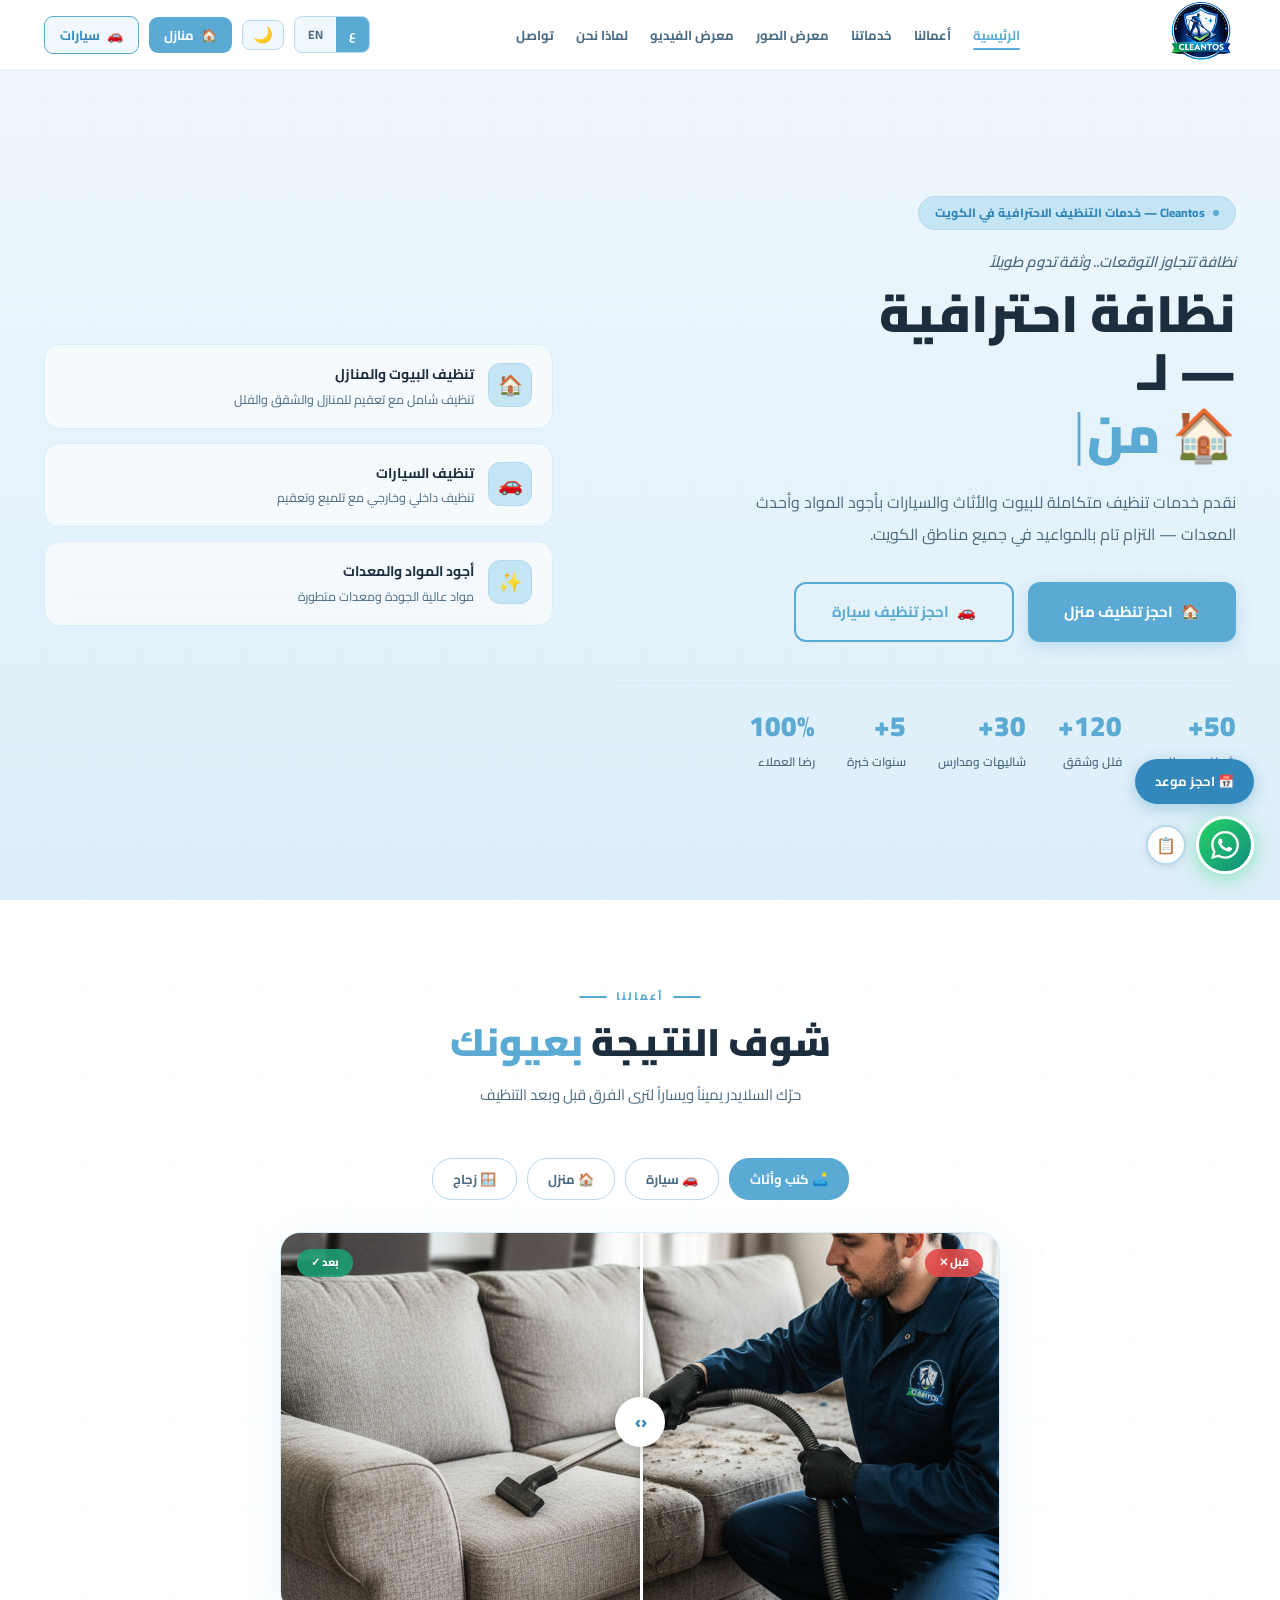
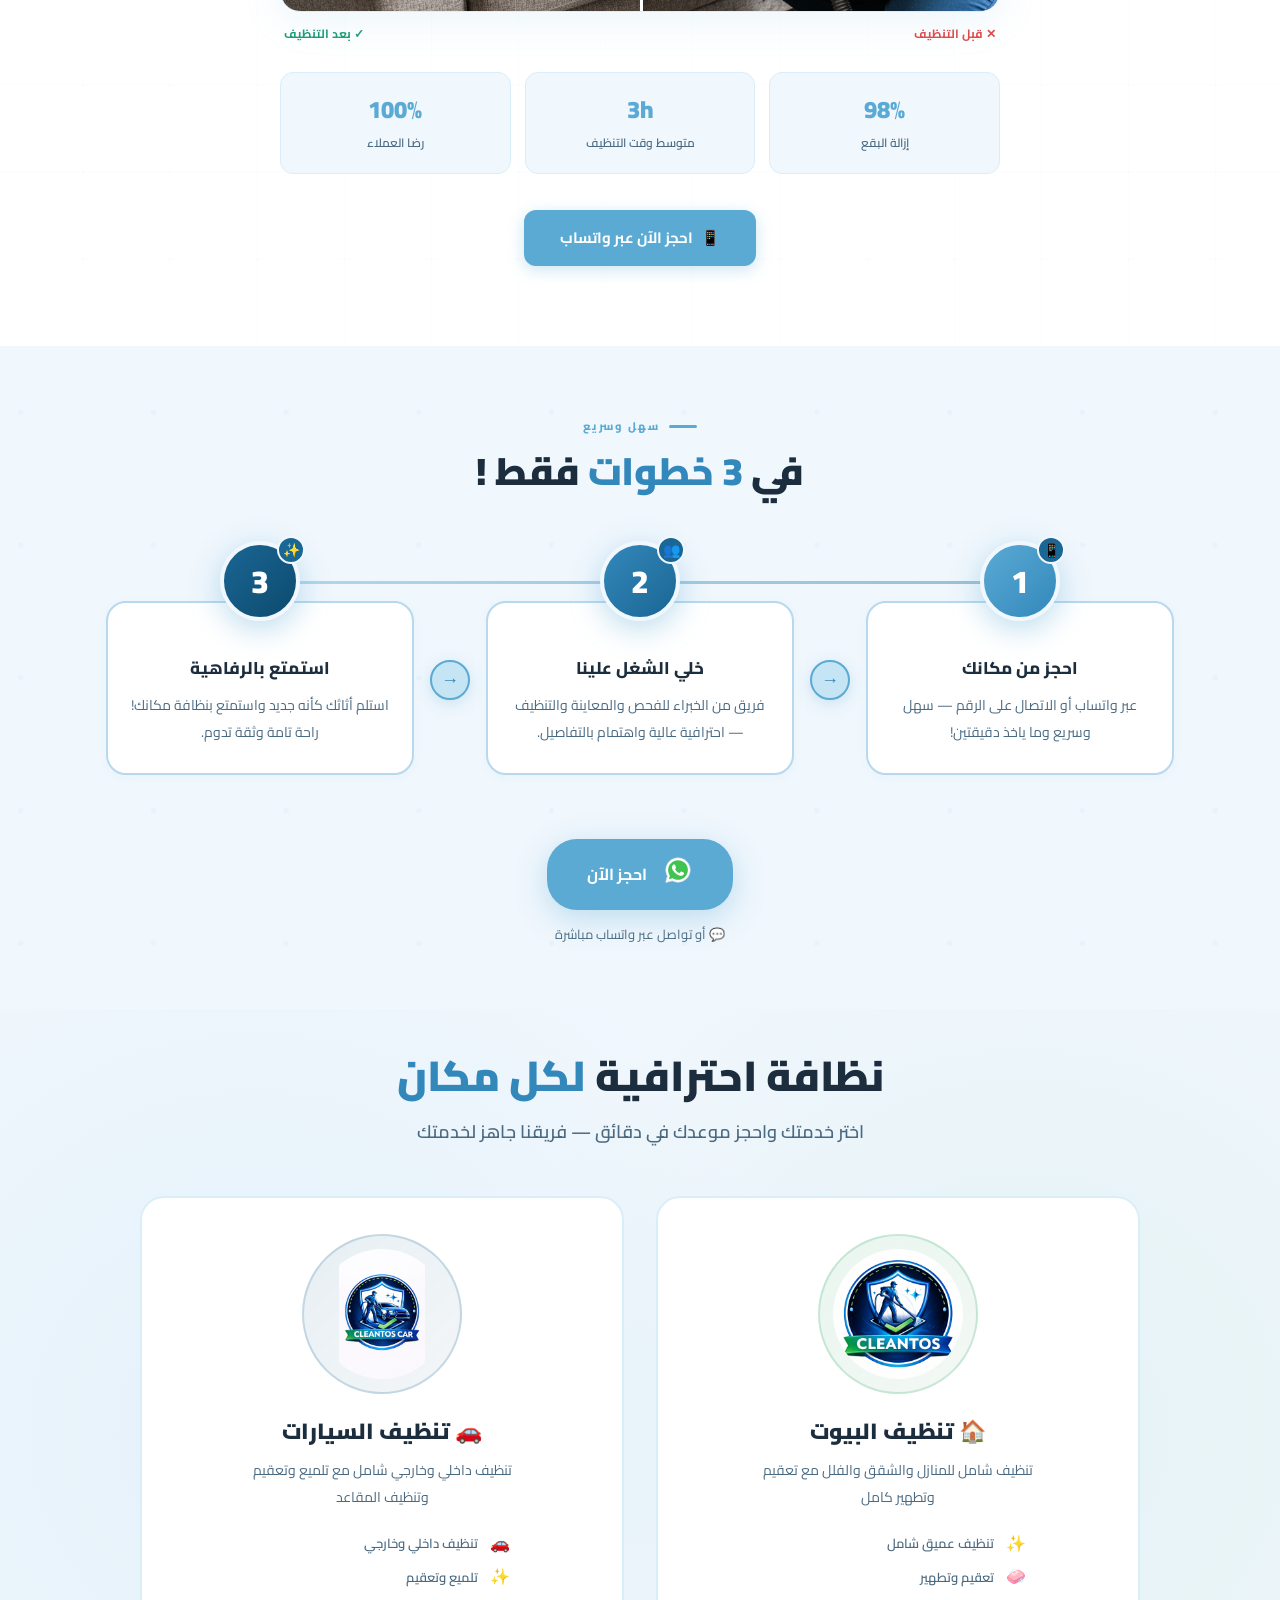
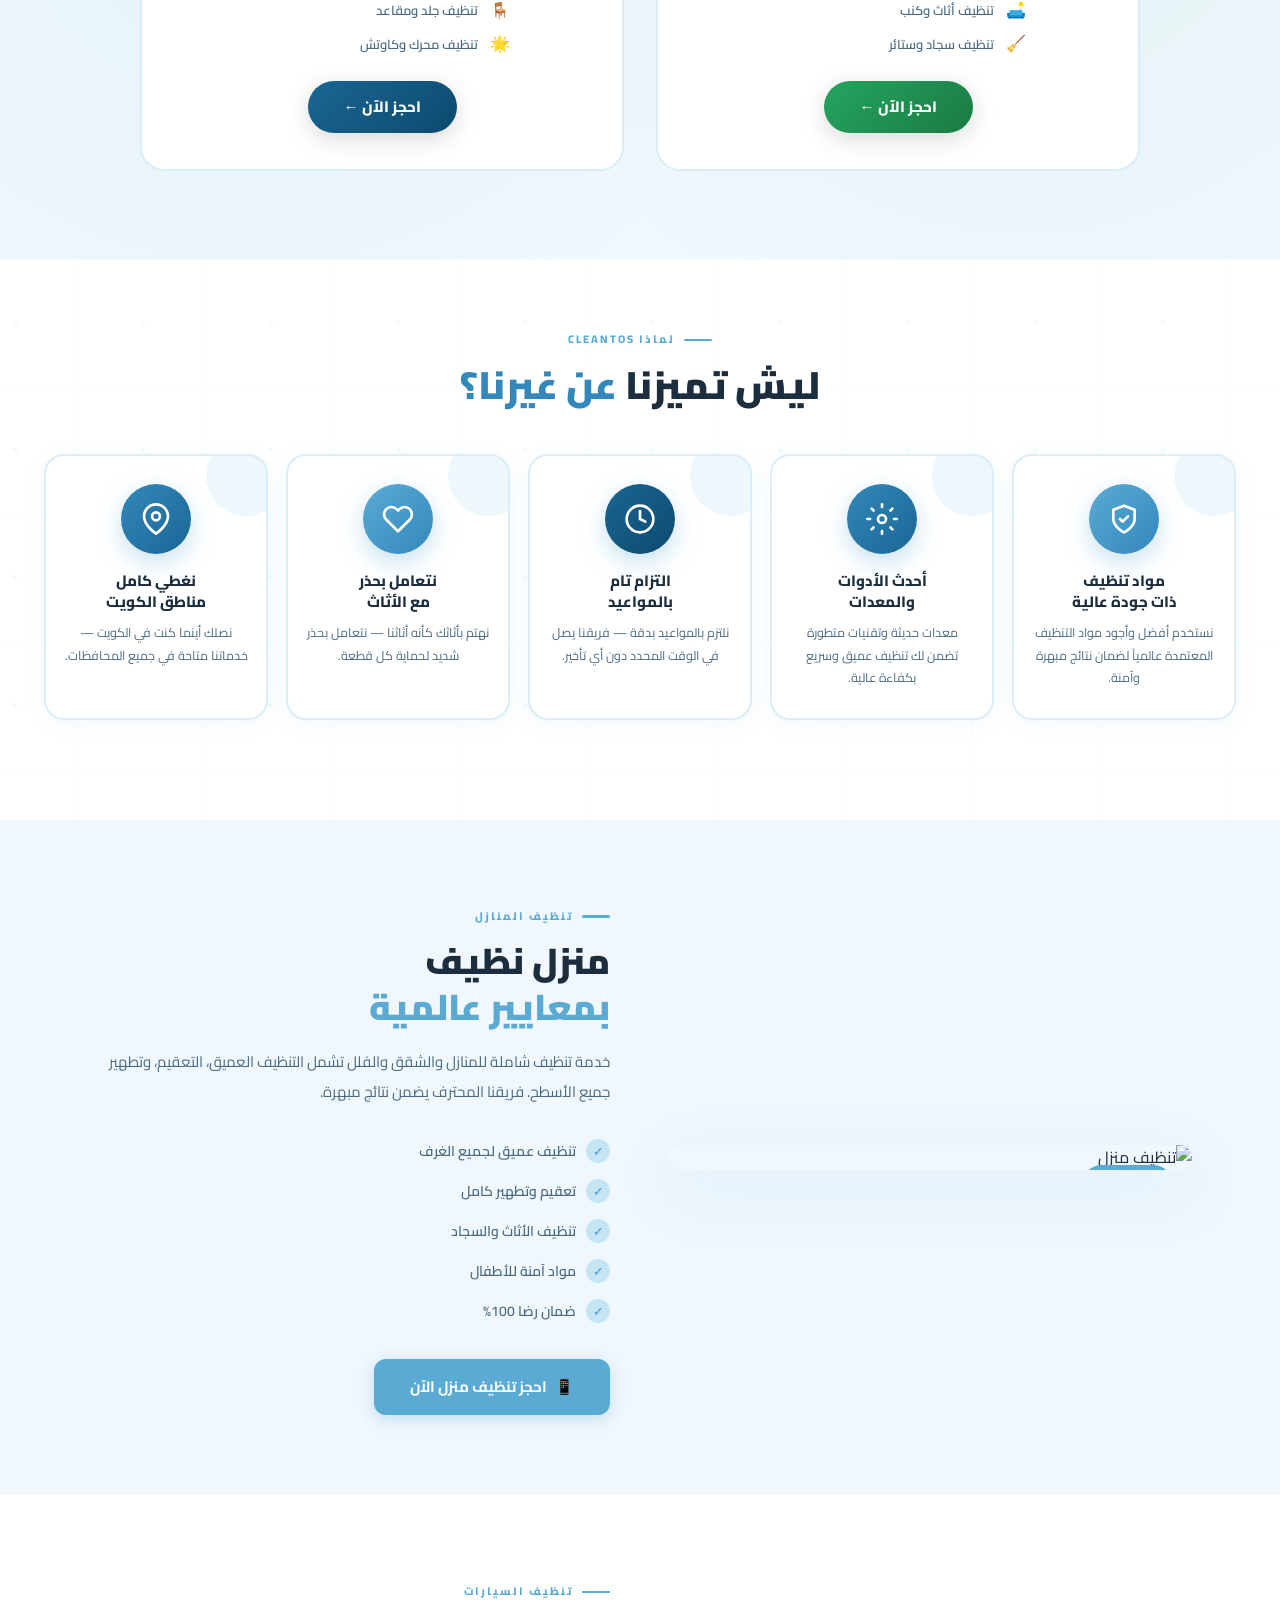
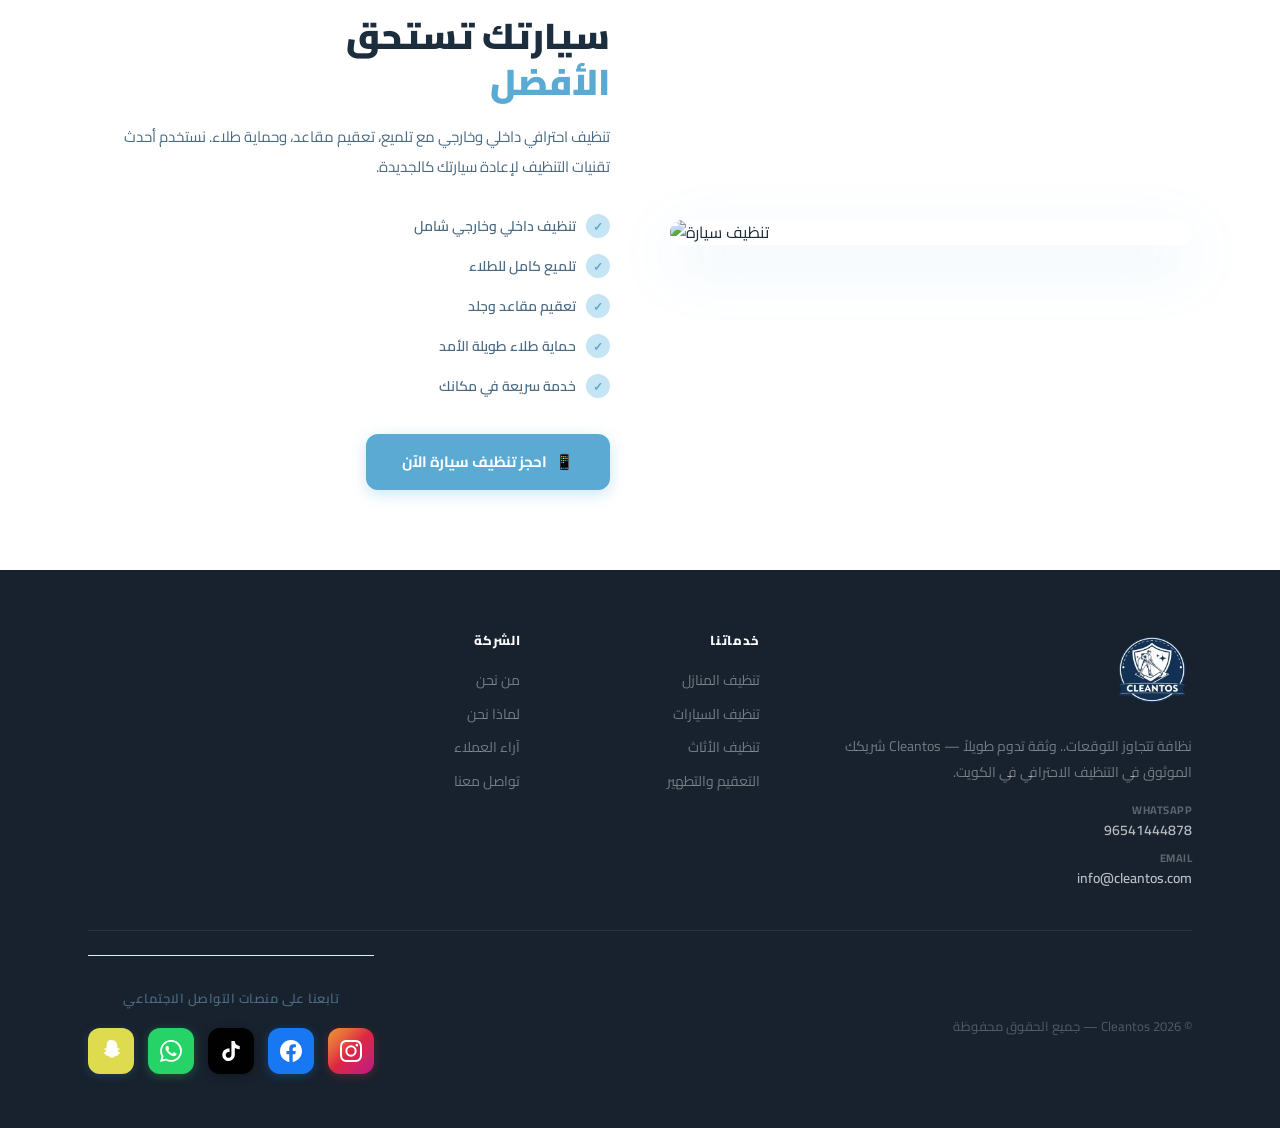
==== commit 1609f640: "t ccommit" ====
--- a/index.html
+++ b/index.html
@@ -500,7 +500,7 @@
 <!-- HEADER -->
 <header id="hdr">
   <div class="navi">
-    <a href="index.html"><img src="logo.jpeg" alt="Cleantos" style="height:70px;width:auto;object-fit:contain"/></a>
+    <a href="index.html"><img src="logo.png" alt="Cleantos" style="height:70px;width:auto;object-fit:contain"/></a>
     <nav>
       <ul class="nul">
         <li><a href="#home" class="act"><span class="ar">الرئيسية</span><span class="en" style="display:none">Home</span></a></li>
@@ -557,10 +557,10 @@
         <span class="ar">نظافة تتجاوز التوقعات.. وثقة تدوم طويلاً</span>
         <span class="en" style="display:none">Cleanliness Beyond Expectations — Trust That Lasts</span>
       </p>
-      <h1 class="hero-title">
-        <span class="ar">منزل نظيف وصحي<br/>— <span id="hero-prefix-ar">بجودة</span><br/><em id="typewriter-ar">واحترافية</em><span class="tw-cursor">|</span></span>
-        <span class="en" style="display:none">A Clean & Healthy Home<br/>— <span id="hero-prefix-en">with</span><br/><em id="typewriter-en">Quality</em><span class="tw-cursor">|</span></span>
-      </h1>
+  <h1 class="hero-title">
+  <span class="ar">نظافة احترافية<br/>— <span id="hero-prefix-ar">لـ</span><br/><span id="hero-icon-ar">🏠</span> <em id="typewriter-ar">منازل</em><span class="tw-cursor">|</span></span>
+  <span class="en" style="display:none">Professional Cleaning<br/>— <span id="hero-prefix-en">for</span><br/><span id="hero-icon-en">🏠</span> <em id="typewriter-en">Homes</em><span class="tw-cursor">|</span></span>
+</h1>
       <p class="hero-desc">
         <span class="ar">نقدم خدمات تنظيف متكاملة للبيوت والأثاث والسيارات بأجود المواد وأحدث المعدات — التزام تام بالمواعيد في جميع مناطق الكويت.</span>
         <span class="en" style="display:none">We provide comprehensive cleaning for homes, furniture, and cars with the best materials and latest equipment — fully committed to deadlines across all Kuwait areas.</span>
@@ -694,7 +694,7 @@
 (function(){
   var scenes=[
     {before:'beforafter/furbefore.png',after:'beforafter/furafter.png',time:'3h'},
-    {before:'beforafter/car_before.png',after:'beforafter/car_after.png',time:'2h'},
+    {before:'beforafter/carbefore.png',after:'beforafter/carafter.png',time:'2h'},
     {before:'beforafter/homebefore.png',after:'beforafter/homeafter.png',time:'4h'},
     {before:'beforafter/glassbefore.png',after:'beforafter/glassafter.png',time:'1h'}
   ];
@@ -1103,7 +1103,7 @@
         <div class="footer-contact">
           <div class="footer-contact-item">
             <span class="footer-contact-label">WhatsApp</span>
-            <a href="https://wa.me/96541444878" target="_blank" class="footer-contact-value">+974 6671 7222</a>
+            <a href="https://wa.me/96541444878" target="_blank" class="footer-contact-value">96541444878</a>
           </div>
           <div class="footer-contact-item">
             <span class="footer-contact-label">Email</span>
@@ -1129,24 +1129,95 @@
           <li><a href="contact.html"><span class="ar">تواصل معنا</span><span class="en" style="display:none">Contact</span></a></li>
         </ul>
       </div>
-      <div class="footer-col">
-        <h4><span class="ar">تواصل</span><span class="en" style="display:none">Connect</span></h4>
-        <ul>
-          <li><a href="https://wa.me/96541444878" target="_blank">WhatsApp</a></li>
-          <li><a href="#"><span class="ar">انستغرام</span><span class="en" style="display:none">Instagram</span></a></li>
-          <li><a href="#"><span class="ar">تويتر</span><span class="en" style="display:none">Twitter</span></a></li>
-        </ul>
-      </div>
-    </div>
+     
+    </div>
+
+
+  
     <div class="footer-bottom">
+
+      
       <p class="footer-copyright"><span class="ar">© 2026 Cleantos — جميع الحقوق محفوظة</span><span class="en" style="display:none">© 2026 Cleantos — All Rights Reserved</span></p>
-      <div class="footer-socials">
-        <a href="#" class="footer-social">in</a>
-        <a href="#" class="footer-social">𝕏</a>
-        <a href="#" class="footer-social">📷</a>
-        <a href="https://wa.me/96541444878" target="_blank" class="footer-social">💬</a>
-      </div>
-    </div>
+   
+
+           <!-- Social Media Section -->
+  <div style="border-top:1px solid var(--bd2);padding:32px 0 24px;text-align:center">
+    <p style="color:var(--txl);font-size:13px;font-weight:600;margin-bottom:20px;letter-spacing:.5px">
+      <span class="ar">تابعنا على منصات التواصل الاجتماعي</span>
+      <span class="en" style="display:none">Follow Us on Social Media</span>
+    </p>
+    <div style="display:flex;justify-content:center;gap:14px;flex-wrap:wrap">
+
+      <!-- Instagram -->
+      <a href="https://www.instagram.com/cleantos.kw" target="_blank" title="Instagram"
+        style="width:46px;height:46px;border-radius:12px;display:flex;align-items:center;justify-content:center;background:linear-gradient(135deg,#f09433,#e6683c,#dc2743,#cc2366,#bc1888);color:#fff;text-decoration:none;transition:transform .2s,box-shadow .2s;box-shadow:0 2px 10px rgba(220,39,67,.3)"
+        onmouseenter="this.style.transform='translateY(-4px)';this.style.boxShadow='0 8px 20px rgba(220,39,67,.4)'"
+        onmouseleave="this.style.transform='';this.style.boxShadow='0 2px 10px rgba(220,39,67,.3)'">
+        <svg width="22" height="22" viewBox="0 0 24 24" fill="currentColor"><path d="M12 2.163c3.204 0 3.584.012 4.85.07 3.252.148 4.771 1.691 4.919 4.919.058 1.265.069 1.645.069 4.849 0 3.205-.012 3.584-.069 4.849-.149 3.225-1.664 4.771-4.919 4.919-1.266.058-1.644.07-4.85.07-3.204 0-3.584-.012-4.849-.07-3.26-.149-4.771-1.699-4.919-4.92-.058-1.265-.07-1.644-.07-4.849 0-3.204.013-3.583.07-4.849.149-3.227 1.664-4.771 4.919-4.919 1.266-.057 1.645-.069 4.849-.069zM12 0C8.741 0 8.333.014 7.053.072 2.695.272.273 2.69.073 7.052.014 8.333 0 8.741 0 12c0 3.259.014 3.668.072 4.948.2 4.358 2.618 6.78 6.98 6.98C8.333 23.986 8.741 24 12 24c3.259 0 3.668-.014 4.948-.072 4.354-.2 6.782-2.618 6.979-6.98.059-1.28.073-1.689.073-4.948 0-3.259-.014-3.667-.072-4.947-.196-4.354-2.617-6.78-6.979-6.98C15.668.014 15.259 0 12 0zm0 5.838a6.162 6.162 0 100 12.324 6.162 6.162 0 000-12.324zM12 16a4 4 0 110-8 4 4 0 010 8zm6.406-11.845a1.44 1.44 0 100 2.881 1.44 1.44 0 000-2.881z"/></svg>
+      </a>
+
+      <!-- LinkedIn -->
+      <!-- <a href="https://linkedin.com/company/alshumukh-engineering" target="_blank" title="LinkedIn"
+        style="width:46px;height:46px;border-radius:12px;display:flex;align-items:center;justify-content:center;background:#0077b5;color:#fff;text-decoration:none;transition:transform .2s,box-shadow .2s;box-shadow:0 2px 10px rgba(0,119,181,.3)"
+        onmouseenter="this.style.transform='translateY(-4px)';this.style.boxShadow='0 8px 20px rgba(0,119,181,.4)'"
+        onmouseleave="this.style.transform='';this.style.boxShadow='0 2px 10px rgba(0,119,181,.3)'">
+        <svg width="22" height="22" viewBox="0 0 24 24" fill="currentColor"><path d="M20.447 20.452h-3.554v-5.569c0-1.328-.027-3.037-1.852-3.037-1.853 0-2.136 1.445-2.136 2.939v5.667H9.351V9h3.414v1.561h.046c.477-.9 1.637-1.85 3.37-1.85 3.601 0 4.267 2.37 4.267 5.455v6.286zM5.337 7.433a2.062 2.062 0 01-2.063-2.065 2.064 2.064 0 112.063 2.065zm1.782 13.019H3.555V9h3.564v11.452zM22.225 0H1.771C.792 0 0 .774 0 1.729v20.542C0 23.227.792 24 1.771 24h20.451C23.2 24 24 23.227 24 22.271V1.729C24 .774 23.2 0 22.222 0h.003z"/></svg>
+      </a> -->
+
+      <!-- X (Twitter) -->
+      <!-- <a href="https://x.com/alshumukh_eng" target="_blank" title="X (Twitter)"
+        style="width:46px;height:46px;border-radius:12px;display:flex;align-items:center;justify-content:center;background:#000;color:#fff;text-decoration:none;transition:transform .2s,box-shadow .2s;box-shadow:0 2px 10px rgba(0,0,0,.25)"
+        onmouseenter="this.style.transform='translateY(-4px)';this.style.boxShadow='0 8px 20px rgba(0,0,0,.35)'"
+        onmouseleave="this.style.transform='';this.style.boxShadow='0 2px 10px rgba(0,0,0,.25)'">
+        <svg width="20" height="20" viewBox="0 0 24 24" fill="currentColor"><path d="M18.244 2.25h3.308l-7.227 8.26 8.502 11.24H16.17l-4.714-6.231-5.401 6.231H2.744l7.737-8.835L1.254 2.25H8.08l4.213 5.567zm-1.161 17.52h1.833L7.084 4.126H5.117z"/></svg>
+      </a> -->
+
+      <!-- Facebook -->
+      <a href="#javascript:(0)" target="_blank" title="Facebook"
+        style="width:46px;height:46px;border-radius:12px;display:flex;align-items:center;justify-content:center;background:#1877f2;color:#fff;text-decoration:none;transition:transform .2s,box-shadow .2s;box-shadow:0 2px 10px rgba(24,119,242,.3)"
+        onmouseenter="this.style.transform='translateY(-4px)';this.style.boxShadow='0 8px 20px rgba(24,119,242,.4)'"
+        onmouseleave="this.style.transform='';this.style.boxShadow='0 2px 10px rgba(24,119,242,.3)'">
+        <svg width="22" height="22" viewBox="0 0 24 24" fill="currentColor"><path d="M24 12.073c0-6.627-5.373-12-12-12s-12 5.373-12 12c0 5.99 4.388 10.954 10.125 11.854v-8.385H7.078v-3.47h3.047V9.43c0-3.007 1.792-4.669 4.533-4.669 1.312 0 2.686.235 2.686.235v2.953H15.83c-1.491 0-1.956.925-1.956 1.874v2.25h3.328l-.532 3.47h-2.796v8.385C19.612 23.027 24 18.062 24 12.073z"/></svg>
+      </a>
+
+      <!-- YouTube -->
+      <!-- <a href="https://youtube.com/@alshumukh_eng" target="_blank" title="YouTube"
+        style="width:46px;height:46px;border-radius:12px;display:flex;align-items:center;justify-content:center;background:#ff0000;color:#fff;text-decoration:none;transition:transform .2s,box-shadow .2s;box-shadow:0 2px 10px rgba(255,0,0,.3)"
+        onmouseenter="this.style.transform='translateY(-4px)';this.style.boxShadow='0 8px 20px rgba(255,0,0,.4)'"
+        onmouseleave="this.style.transform='';this.style.boxShadow='0 2px 10px rgba(255,0,0,.3)'">
+        <svg width="22" height="22" viewBox="0 0 24 24" fill="currentColor"><path d="M23.498 6.186a3.016 3.016 0 00-2.122-2.136C19.505 3.545 12 3.545 12 3.545s-7.505 0-9.377.505A3.017 3.017 0 00.502 6.186C0 8.07 0 12 0 12s0 3.93.502 5.814a3.016 3.016 0 002.122 2.136c1.871.505 9.376.505 9.376.505s7.505 0 9.377-.505a3.015 3.015 0 002.122-2.136C24 15.93 24 12 24 12s0-3.93-.502-5.814zM9.545 15.568V8.432L15.818 12l-6.273 3.568z"/></svg>
+      </a> -->
+
+      <!-- TikTok -->
+      <a href="#javascript:(0)" target="_blank" title="TikTok"
+        style="width:46px;height:46px;border-radius:12px;display:flex;align-items:center;justify-content:center;background:#010101;color:#fff;text-decoration:none;transition:transform .2s,box-shadow .2s;box-shadow:0 2px 10px rgba(0,0,0,.3)"
+        onmouseenter="this.style.transform='translateY(-4px)';this.style.boxShadow='0 8px 20px rgba(0,0,0,.4)'"
+        onmouseleave="this.style.transform='';this.style.boxShadow='0 2px 10px rgba(0,0,0,.3)'">
+        <svg width="20" height="20" viewBox="0 0 24 24" fill="currentColor"><path d="M12.525.02c1.31-.02 2.61-.01 3.91-.02.08 1.53.63 3.09 1.75 4.17 1.12 1.11 2.7 1.62 4.24 1.79v4.03c-1.44-.05-2.89-.35-4.2-.97-.57-.26-1.1-.59-1.62-.93-.01 2.92.01 5.84-.02 8.75-.08 1.4-.54 2.79-1.35 3.94-1.31 1.92-3.58 3.17-5.91 3.21-1.43.08-2.86-.31-4.08-1.03-2.02-1.19-3.44-3.37-3.65-5.71-.02-.5-.03-1-.01-1.49.18-1.9 1.12-3.72 2.58-4.96 1.66-1.44 3.98-2.13 6.15-1.72.02 1.48-.04 2.96-.04 4.44-.99-.32-2.15-.23-3.02.37-.63.41-1.11 1.04-1.36 1.75-.21.51-.15 1.07-.14 1.61.24 1.64 1.82 3.02 3.5 2.87 1.12-.01 2.19-.66 2.77-1.61.19-.33.4-.67.41-1.06.1-1.79.06-3.57.07-5.36.01-4.03-.01-8.05.02-12.07z"/></svg>
+      </a>
+
+      <!-- WhatsApp -->
+      <a href="https://wa.me/96541444878" target="_blank" title="WhatsApp"
+        style="width:46px;height:46px;border-radius:12px;display:flex;align-items:center;justify-content:center;background:#25d366;color:#fff;text-decoration:none;transition:transform .2s,box-shadow .2s;box-shadow:0 2px 10px rgba(37,211,102,.3)"
+        onmouseenter="this.style.transform='translateY(-4px)';this.style.boxShadow='0 8px 20px rgba(37,211,102,.4)'"
+        onmouseleave="this.style.transform='';this.style.boxShadow='0 2px 10px rgba(37,211,102,.3)'">
+        <svg width="22" height="22" viewBox="0 0 24 24" fill="currentColor"><path d="M17.472 14.382c-.297-.149-1.758-.867-2.03-.967-.273-.099-.471-.148-.67.15-.197.297-.767.966-.94 1.164-.173.199-.347.223-.644.075-.297-.15-1.255-.463-2.39-1.475-.883-.788-1.48-1.761-1.653-2.059-.173-.297-.018-.458.13-.606.134-.133.298-.347.446-.52.149-.174.198-.298.298-.497.099-.198.05-.371-.025-.52-.075-.149-.669-1.612-.916-2.207-.242-.579-.487-.5-.669-.51-.173-.008-.371-.01-.57-.01-.198 0-.52.074-.792.372-.272.297-1.04 1.016-1.04 2.479 0 1.462 1.065 2.875 1.213 3.074.149.198 2.096 3.2 5.077 4.487.709.306 1.262.489 1.694.625.712.227 1.36.195 1.871.118.571-.085 1.758-.719 2.006-1.413.248-.694.248-1.289.173-1.413-.074-.124-.272-.198-.57-.347m-5.421 7.403h-.004a9.87 9.87 0 01-5.031-1.378l-.361-.214-3.741.982.998-3.648-.235-.374a9.86 9.86 0 01-1.51-5.26c.001-5.45 4.436-9.884 9.888-9.884 2.64 0 5.122 1.03 6.988 2.898a9.825 9.825 0 012.893 6.994c-.003 5.45-4.437 9.884-9.885 9.884m8.413-18.297A11.815 11.815 0 0012.05 0C5.495 0 .16 5.335.157 11.892c0 2.096.547 4.142 1.588 5.945L.057 24l6.305-1.654a11.882 11.882 0 005.683 1.448h.005c6.554 0 11.89-5.335 11.893-11.893a11.821 11.821 0 00-3.48-8.413z"/></svg>
+      </a>
+
+
+     <!-- Snapchat -->
+      <a href="#javascript:(0)" target="_blank" title="Snapchat"
+        style="width:46px;height:46px;border-radius:12px;display:flex;align-items:center;justify-content:center;background:rgba(222,219,78,1);color:#fff;text-decoration:none;transition:transform .2s,box-shadow .2s;box-shadow:0 2px 10px rgba(51,136,187,.25)"
+        onmouseenter="this.style.background='rgba(222,219,78,1)';this.style.transform='translateY(-4px)';this.style.boxShadow='0 8px 20px rgba(90,170,212,.35)'"
+        onmouseleave="this.style.background='rgba(222,219,78,1)';this.style.transform='';this.style.boxShadow='0 2px 10px rgba(51,136,187,.25)'">
+        <svg width="22" height="22" viewBox="0 0 24 24" fill="currentColor"><path d="M12.166.006c.91-.006 4.57.255 6.326 3.957.617 1.29.47 3.467.376 5.044l-.013.22c-.002.043.03.08.073.09.28.06.567-.024.83-.104.287-.086.55-.164.784-.156.213.007.627.09.81.476.162.34.023.67-.12.836-.022.025-.05.053-.082.082-.336.313-.878.49-1.56.788-.092.04-.184.084-.274.13-.07.034-.14.078-.14.135 0 .028.01.058.028.088.216.39.74 1.21 1.712 1.835.257.164.505.283.745.35.328.092.476.458.312.758-.302.556-1.057.83-2.38 1.027-.066.01-.11.068-.097.133.027.14.073.31.135.498.09.277.108.542-.077.73-.192.196-.46.217-.672.217-.21 0-.397-.032-.574-.06-.31-.053-.592-.1-.965.013-.455.136-.866.5-1.34.918-.717.629-1.527 1.342-2.888 1.342-.02 0-.04 0-.062-.001-.022.001-.042.001-.062.001-1.36 0-2.17-.713-2.887-1.342-.474-.418-.885-.782-1.34-.918-.373-.113-.655-.066-.965-.013-.178.028-.364.06-.574.06-.213 0-.48-.021-.673-.217-.184-.188-.167-.453-.076-.73.062-.188.108-.358.134-.498.014-.065-.03-.124-.096-.133-1.323-.196-2.078-.47-2.38-1.027-.165-.3-.017-.666.311-.757.24-.068.489-.187.745-.351.973-.624 1.496-1.444 1.713-1.835.017-.03.027-.06.027-.088 0-.057-.07-.101-.14-.135-.09-.046-.182-.09-.274-.13-.68-.298-1.224-.475-1.56-.788-.032-.029-.06-.057-.082-.082-.143-.165-.282-.495-.12-.836.183-.387.597-.47.81-.476.234-.008.497.07.784.156.263.08.55.164.83.104.044-.01.075-.047.073-.09l-.013-.22c-.094-1.577-.24-3.754.376-5.044C7.597.261 11.256 0 12.166.006z"/></svg>
+      </a>
+    </div>
+  </div>
+   
+    </div>
+
+    
   </div>
 </footer>
 
@@ -1200,12 +1271,56 @@
 
 // Typewriter effect
 (function(){
-  var phrasesAr = ["واحترافية", "وثقة", "وصحة", "ونظافة"];
-  var phrasesEn = ["Quality", "Trust", "Health", "Excellence"];
-  var prefixAr = ["بجودة", "بثقة", "بصحة", "بنظافة"];
-  var prefixEn = ["with", "with", "with", "with"];
+  var phrasesAr = ["منازل.", "أثاث.", "سيارات.", "مفروشات."];
+  var phrasesEn = ["Homes.", "Furniture.", "Cars.", "Upholstery."];
+  var iconsAr = ["🏠", "🛋️", "🚗", "🛏️"];
+  var iconsEn = ["🏠", "🛋️", "🚗", "🛏️"];
+  var prefixAr = ["لـ", "لـ", "لـ", "لـ"];
+  var prefixEn = ["for", "for", "for", "for"];
   var phraseIdx = 0, charIdx = 0, isDeleting = false, twTimer = null;
 
+  function getLang(){
+    try{return localStorage.getItem('sh_lang')||'ar';}catch(e){return'ar';}
+  }
+
+  function twUpdate(){
+    var lang = getLang();
+    var phrases = lang === 'en' ? phrasesEn : phrasesAr;
+    var prefixes = lang === 'en' ? prefixEn : prefixAr;
+    var icons = lang === 'en' ? iconsEn : iconsAr;
+    var current = phrases[phraseIdx];
+    var prefix = prefixes[phraseIdx];
+    var icon = icons[phraseIdx];
+    var display = isDeleting ? current.substring(0, charIdx--) : current.substring(0, charIdx++);
+    
+    var prefixEl = document.getElementById('hero-prefix-' + lang);
+    var iconEl = document.getElementById('hero-icon-' + lang);
+    var twEl = document.getElementById('typewriter-' + lang);
+    
+    if(prefixEl) prefixEl.textContent = prefix;
+    if(iconEl) iconEl.textContent = icon;
+    if(twEl) twEl.textContent = display;
+
+    if(!isDeleting && charIdx === current.length){
+      isDeleting = true;
+      twTimer = setTimeout(twUpdate, 2000);
+    } else if(isDeleting && charIdx === 0){
+      isDeleting = false;
+      phraseIdx = (phraseIdx + 1) % phrases.length;
+      twTimer = setTimeout(twUpdate, 500);
+    } else {
+      twTimer = setTimeout(twUpdate, isDeleting ? 80 : 120);
+    }
+  }
+
+  function twStart(){
+    if(twTimer) clearTimeout(twTimer);
+    phraseIdx = 0; charIdx = 0; isDeleting = false;
+    twUpdate();
+  }
+
+  window.addEventListener('DOMContentLoaded', twStart);
+})();
   function getLang(){
     try{return localStorage.getItem('sh_lang')||'ar';}catch(e){return'ar';}
   }
@@ -1250,7 +1365,7 @@
     if(preEn) preEn.textContent='with';
     twTimer=setTimeout(typeEffect,400);
   };
-})();
+
 
 // Language switch
 function setL(l){
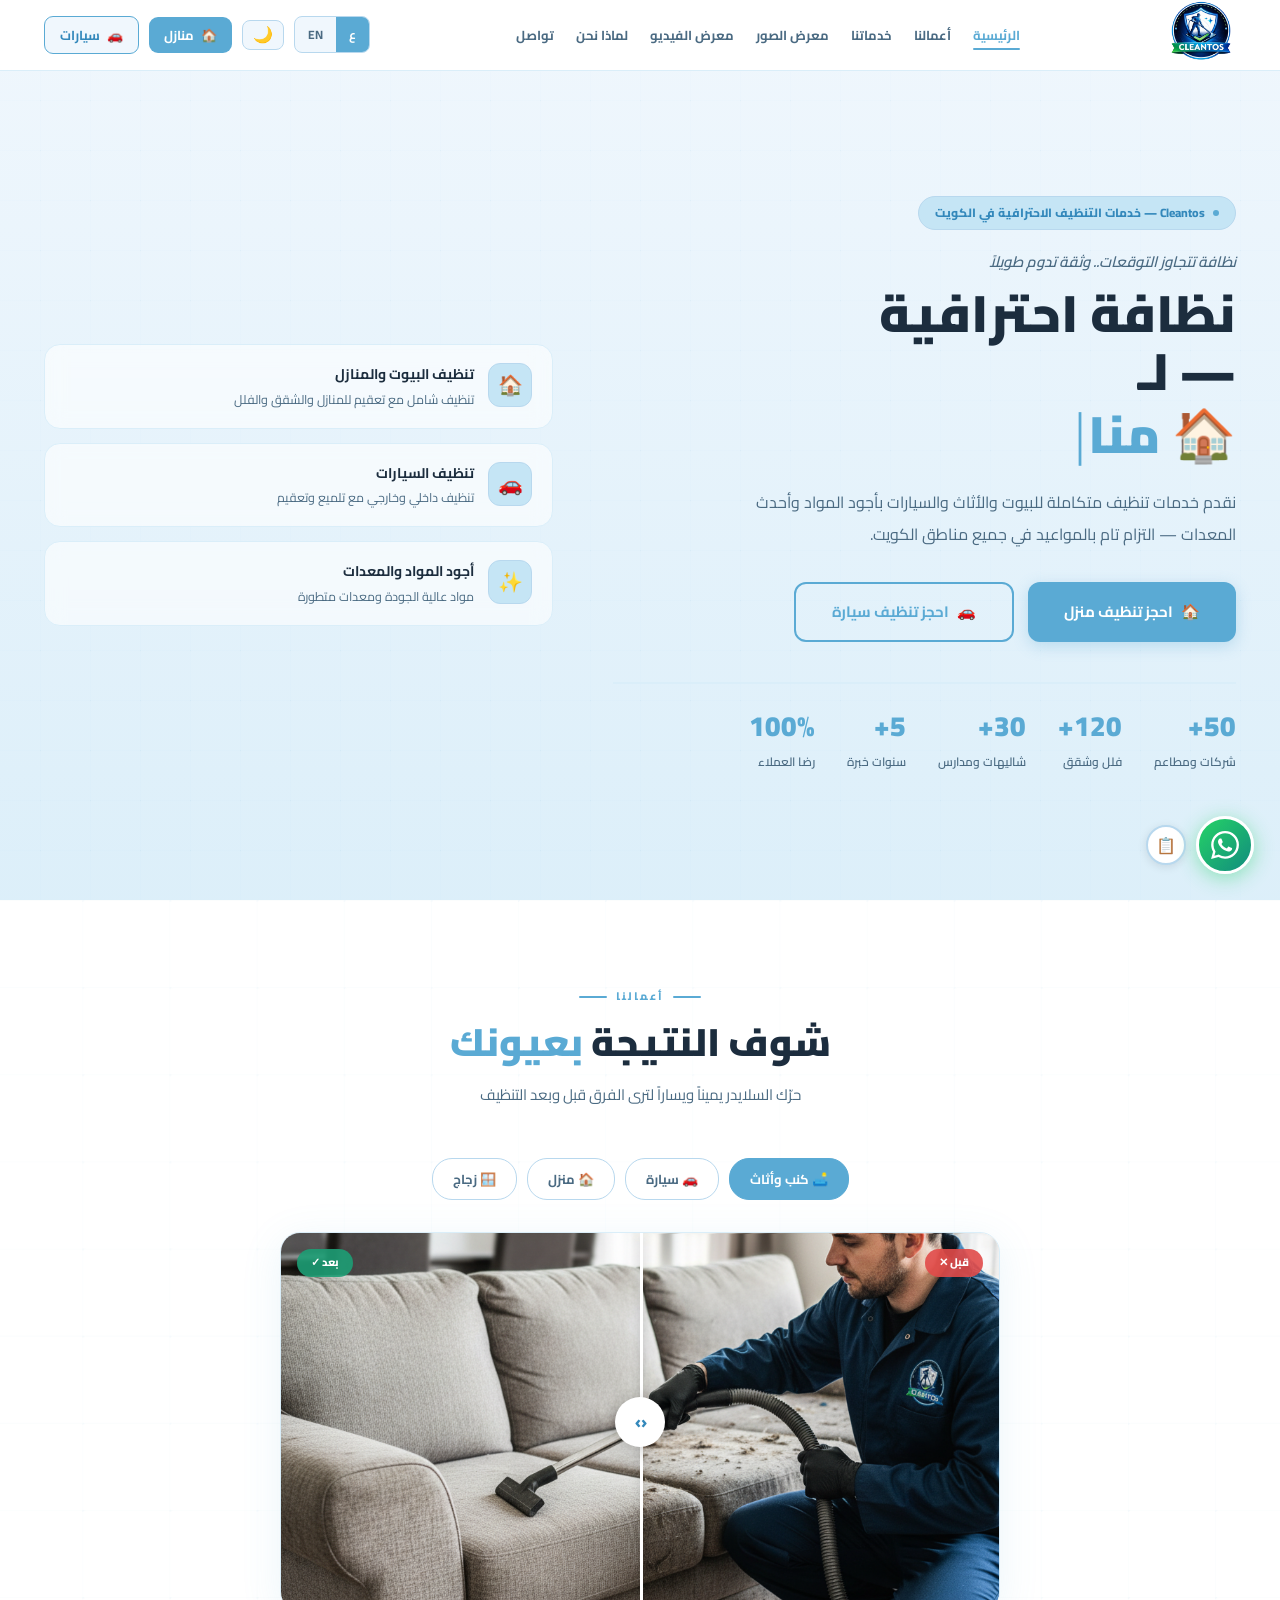
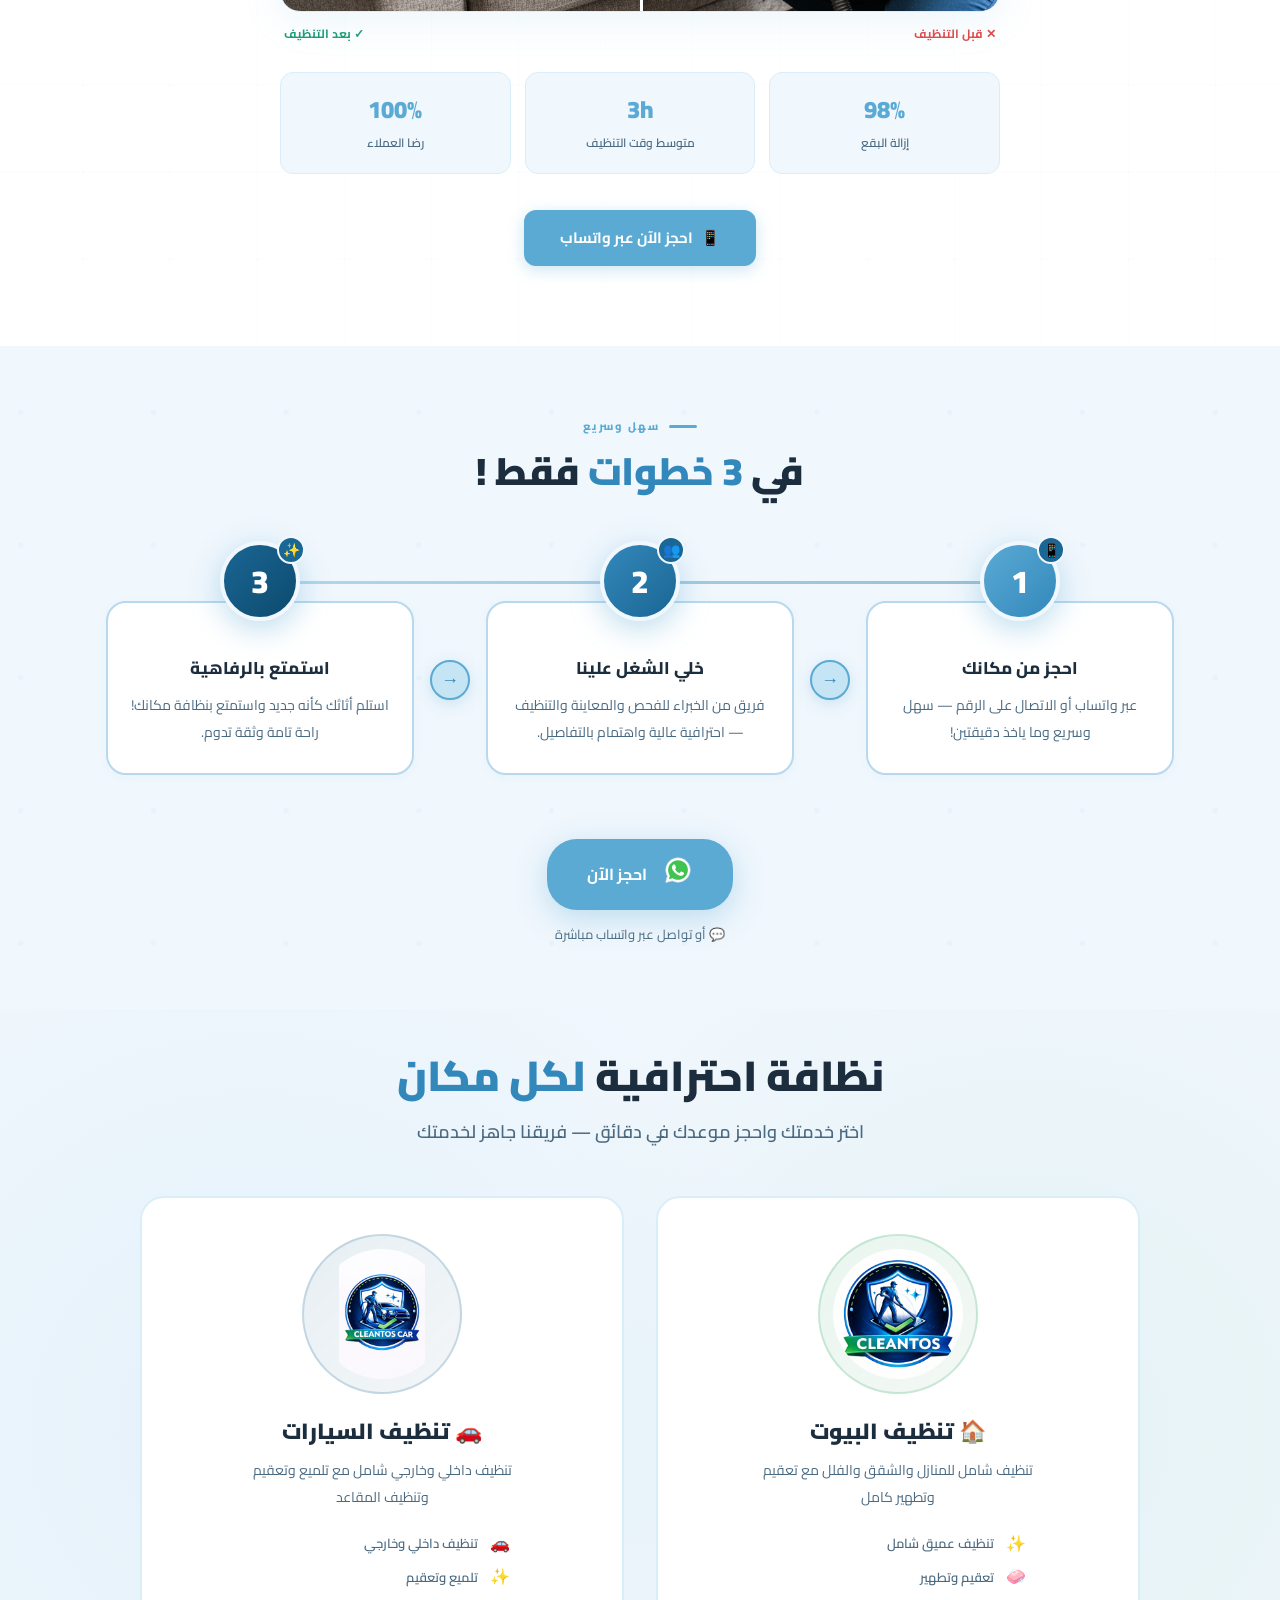
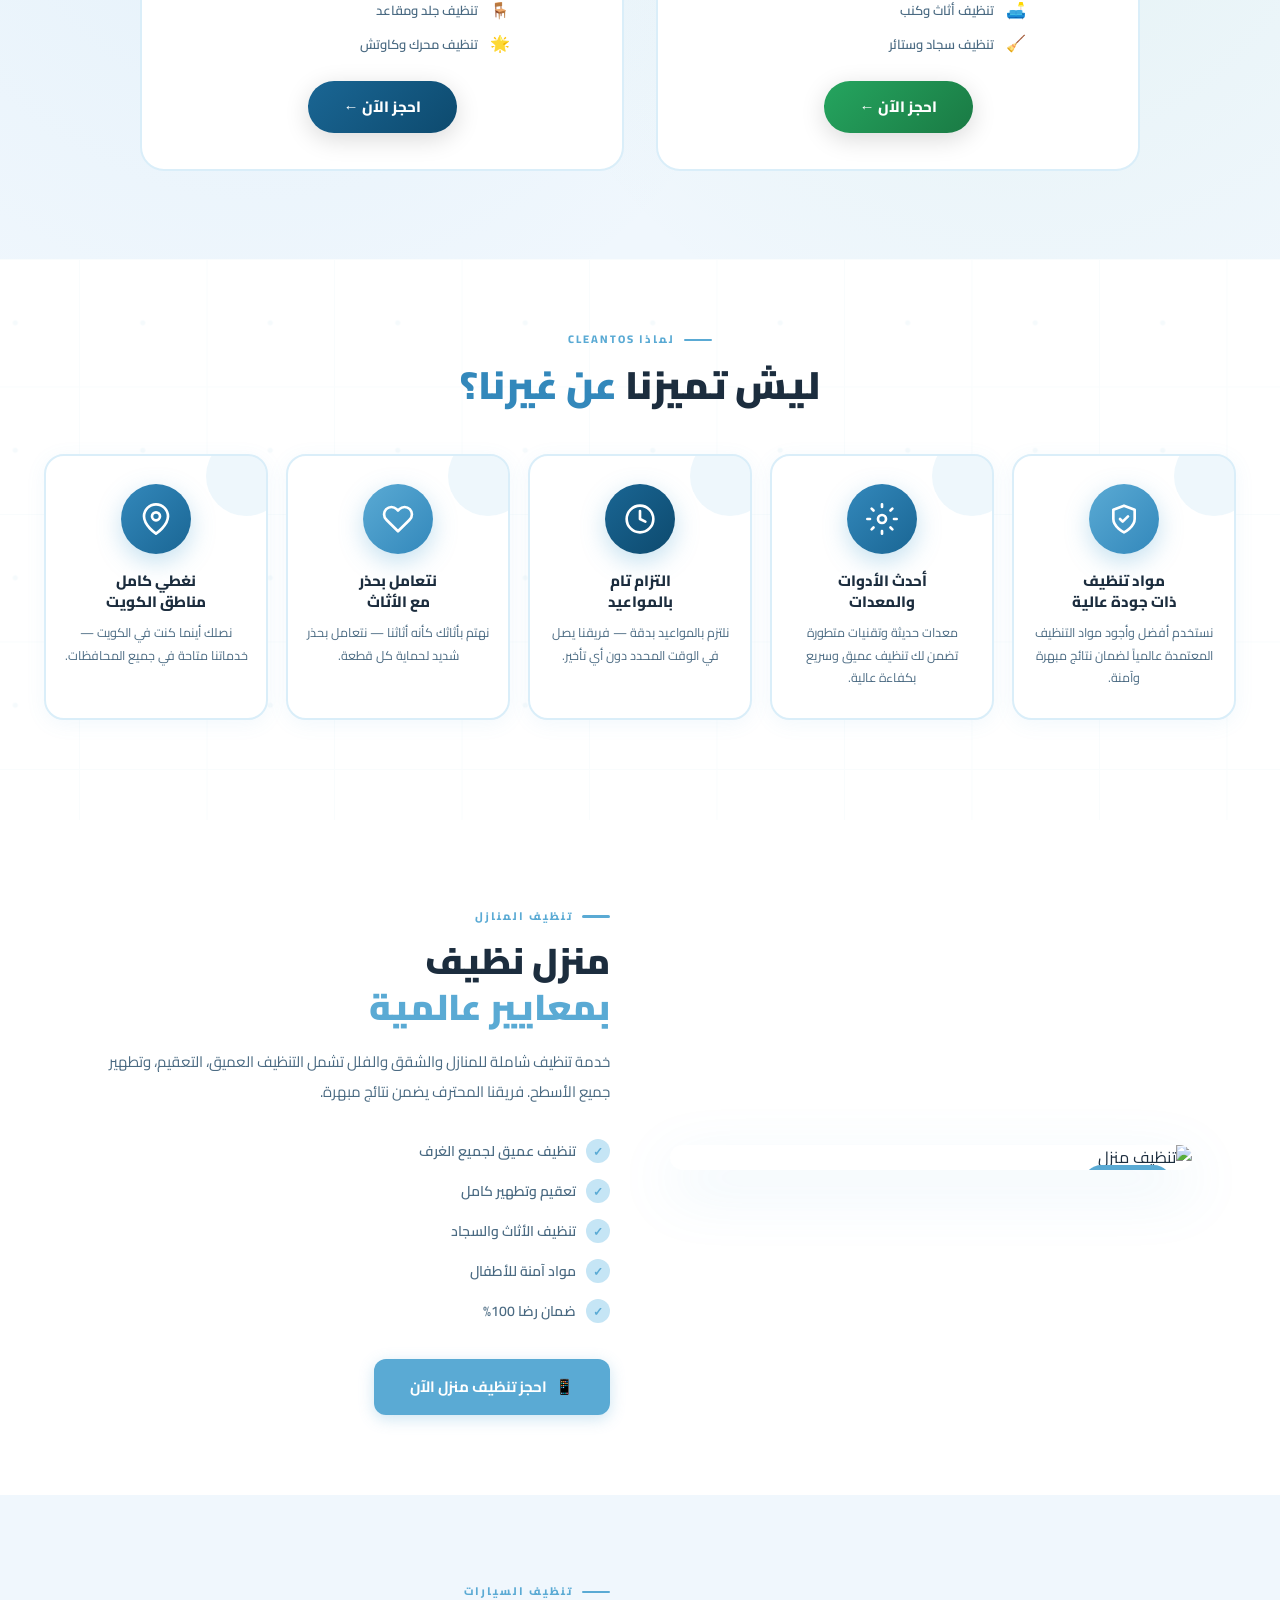
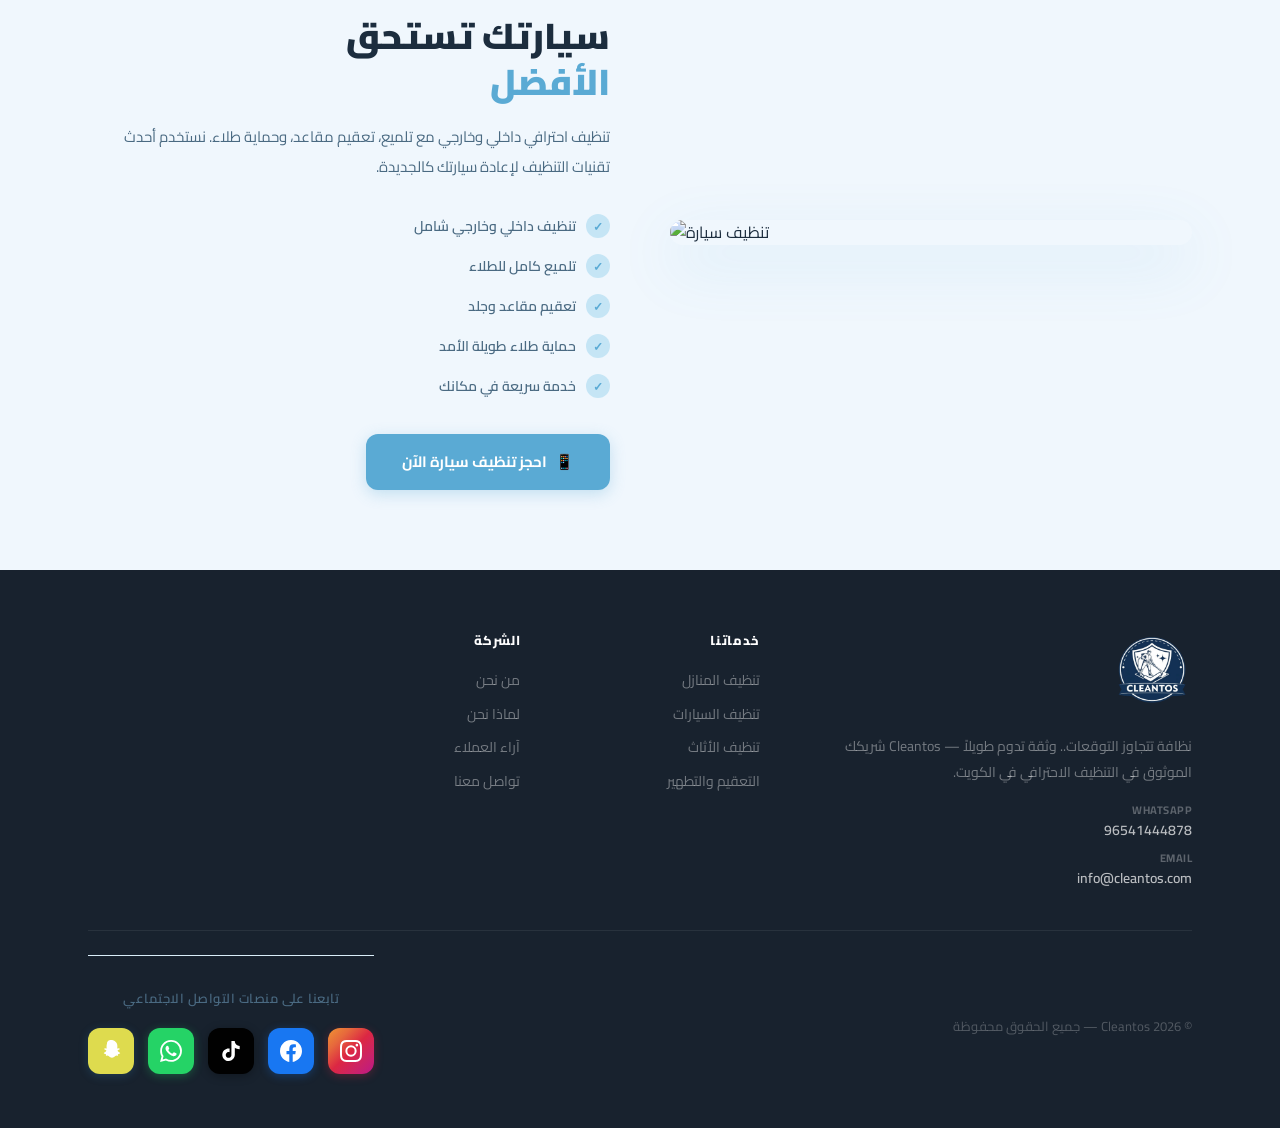
==== commit 4e203213: "t ccommitt" ====
--- a/index.html
+++ b/index.html
@@ -1,22 +1,62 @@
 <!DOCTYPE html>
 <html lang="ar" dir="rtl">
-<head>
-<meta charset="UTF-8"/>
-<meta name="viewport" content="width=device-width,initial-scale=1.0"/>
-<meta name="description" content="Cleantos — خدمات تنظيف احترافية للبيوت والأثاث والسيارات في الكويت. أجود المواد، أحدث المعدات، التزام بالمواعيد.">
-<meta name="keywords" content="تنظيف بيوت, تنظيف أثاث, تنظيف سيارات, تنظيف عميق, خدمات تنظيف, تنظيف منازل, تنظيف كنب, تنظيف سجاد, الكويت">
-<meta name="author" content="Cleantos">
-<meta property="og:title" content="Cleantos | خدمات التنظيف الاحترافية في الكويت">
-<meta property="og:description" content="خدمات تنظيف احترافية للبيوت والأثاث والسيارات. أجود المواد، أحدث المعدات، التزام بالمواعيد.">
-<meta property="og:type" content="website">
-<meta property="og:url" content="https://www.cleantos.com">
-<meta property="og:image" content="logo.png">
-<meta property="og:locale" content="ar_KW">
-<meta name="twitter:card" content="summary_large_image">
-<title>Cleantos | خدمات التنظيف الاحترافية في الكويت</title>
-<link rel="preconnect" href="https://fonts.googleapis.com">
-<link rel="preconnect" href="https://fonts.gstatic.com" crossorigin>
-<link href="https://fonts.googleapis.com/css2?family=Cairo:wght@300;400;500;600;700;800;900&family=Inter:wght@400;500;600;700;800;900&display=swap" rel="stylesheet">
+  <head>
+  <!-- Charset & Viewport -->
+  <meta charset="UTF-8"/>
+  <meta name="viewport" content="width=device-width, initial-scale=1.0"/>
+  
+  <!-- Canonical URL -->
+  <link rel="canonical" href="https://www.cleantos.com/"/>
+  
+  <!-- Title: أقصر وأكثر تركيزاً -->
+  <title>كليتوس | تنظيف منازل وسيارات في الكويت - احجز الآن</title>
+  
+  <!-- Meta Description: أكثر جاذبية ودعوة للعمل -->
+  <meta name="description" content="✓ تنظيف احترافي للمنازل والسيارات في الكويت ✓ خبرة 5+ سنوات ✓ مواد آمنة وصديقة للبيئة ✓ حجز فوري عبر واتساب 41444878 - احصل على عرض مجاني!"/>
+  
+  <!-- Keywords (اختياري لكن مفيد) -->
+  <meta name="keywords" content="تنظيف منازل الكويت, تنظيف سيارات, تنظيف فلل, تنظيف شقق, تنظيف كنب, تنظيف سجاد, خدمات تنظيف, شركة تنظيف"/>
+  
+  <!-- Author -->
+  <meta name="author" content="Cleantos Kuwait"/>
+  <meta name="robots" content="index, follow, max-image-preview:large, max-snippet:-1, max-video-preview:-1"/>
+  
+  <!-- Geo Tags (مهم للكويت) -->
+  <meta name="geo.region" content="KW"/>
+  <meta name="geo.placename" content="Kuwait"/>
+  <meta name="geo.position" content="29.3759;47.9774"/>
+  <meta name="ICBM" content="29.3759, 47.9774"/>
+  
+  <!-- Open Graph / Facebook -->
+  <meta property="og:locale" content="ar_KW"/>
+  <meta property="og:type" content="website"/>
+  <meta property="og:title" content="كليتوس | تنظيف احترافي للمنازل والسيارات في الكويت"/>
+  <meta property="og:description" content="خدمات تنظيف متكاملة بأجود المواد وأحدث المعدات - التزام تام بالمواعيد في جميع مناطق الكويت"/>
+  <meta property="og:url" content="https://www.cleantos.com/"/>
+  <meta property="og:site_name" content="Cleantos Kuwait"/>
+  <meta property="og:image" content="https://www.cleantos.com/images/og-image.jpg"/>
+  <meta property="og:image:width" content="1200"/>
+  <meta property="og:image:height" content="630"/>
+  <meta property="og:image:alt" content="خدمات تنظيف كليتوس في الكويت"/>
+  
+  <!-- Twitter Card -->
+  <meta name="twitter:card" content="summary_large_image"/>
+  <meta name="twitter:title" content="كليتوس | تنظيف احترافي للمنازل والسيارات في الكويت"/>
+  <meta name="twitter:description" content="خدمات تنظيف متكاملة بأجود المواد وأحدث المعدات"/>
+  <meta name="twitter:image" content="https://www.cleantos.com/images/twitter-card.jpg"/>
+  
+  <!-- Favicon -->
+  <link rel="icon" type="image/png" href="/logo.png"/>
+  <link rel="apple-touch-icon" href="/logo.png"/>
+  
+  <!-- Preconnect for Performance -->
+  <link rel="preconnect" href="https://fonts.googleapis.com"/>
+  <link rel="preconnect" href="https://fonts.gstatic.com" crossorigin/>
+  <link rel="dns-prefetch" href="https://images.unsplash.com"/>
+  
+  <!-- Fonts -->
+  <link href="https://fonts.googleapis.com/css2?family=Cairo:wght@300;400;500;600;700;800;900&family=Inter:wght@400;500;600;700;800;900&display=swap" rel="stylesheet"/>
+  
 <link rel="stylesheet" href="style.css"/>
 <style>
 /* ===== ROOT & BASE ===== */
@@ -480,7 +520,151 @@
 }
 
 </style>
-</head>
+ <!-- Structured Data: LocalBusiness + Service -->
+  <script type="application/ld+json">
+  {
+    "@context": "https://schema.org",
+    "@graph": [
+      {
+        "@type": "LocalBusiness",
+        "@id": "https://www.cleantos.com/#business",
+        "name": "Cleantos - كليتوس",
+        "alternateName": "شركة كليتوس للتنظيف",
+        "url": "https://www.cleantos.com/",
+        "logo": "https://www.cleantos.com/logo.png",
+        "image": "https://www.cleantos.com/images/hero.jpg",
+        "description": "خدمات تنظيف احترافية للمنازل والأثاث والسيارات في الكويت",
+        "telephone": "+965-4144-4878",
+        "email": "info@cleantos.com",
+        "priceRange": "$$",
+        "address": {
+          "@type": "PostalAddress",
+          "addressCountry": "KW",
+          "addressLocality": "الكويت",
+          "addressRegion": "العاصمة"
+        },
+        "geo": {
+          "@type": "GeoCoordinates",
+          "latitude": "29.3759",
+          "longitude": "47.9774"
+        },
+        "openingHoursSpecification": [
+          {
+            "@type": "OpeningHoursSpecification",
+            "dayOfWeek": ["Saturday", "Sunday", "Monday", "Tuesday", "Wednesday", "Thursday"],
+            "opens": "08:00",
+            "closes": "20:00"
+          }
+        ],
+        "sameAs": [
+          "https://wa.me/96541444878",
+          "https://www.instagram.com/cleantos.kw",
+          "https://www.tiktok.com/@cleantos.kw"
+        ],
+        "areaServed": {
+          "@type": "Country",
+          "name": "Kuwait"
+        }
+      },
+      {
+        "@type": "WebSite",
+        "@id": "https://www.cleantos.com/#website",
+        "url": "https://www.cleantos.com/",
+        "name": "Cleantos Kuwait",
+        "publisher": {
+          "@id": "https://www.cleantos.com/#business"
+        },
+        "potentialAction": {
+          "@type": "SearchAction",
+          "target": "https://www.cleantos.com/search?q={search_term_string}",
+          "query-input": "required name=search_term_string"
+        }
+      },
+      {
+        "@type": "Service",
+        "serviceType": "تنظيف المنازل",
+        "provider": {
+          "@id": "https://www.cleantos.com/#business"
+        },
+        "areaServed": "الكويت",
+        "hasOfferCatalog": {
+          "@type": "OfferCatalog",
+          "name": "خدمات التنظيف",
+          "itemListElement": [
+            {
+              "@type": "Offer",
+              "itemOffered": {
+                "@type": "Service",
+                "name": "تنظيف المنازل والفلل"
+              }
+            },
+            {
+              "@type": "Offer",
+              "itemOffered": {
+                "@type": "Service",
+                "name": "تنظيف السيارات"
+              }
+            },
+            {
+              "@type": "Offer",
+              "itemOffered": {
+                "@type": "Service",
+                "name": "تنظيف الكنب والسجاد"
+              }
+            }
+          ]
+        }
+      },
+      {
+        "@type": "FAQPage",
+        "mainEntity": [
+          {
+            "@type": "Question",
+            "name": "كم سعر تنظيف المنزل في الكويت؟",
+            "acceptedAnswer": {
+              "@type": "Answer",
+              "text": "أسعار تنظيف المنازل تبدأ من 15 دينار كويتي وتختلف حسب المساحة ونوع الخدمة المطلوبة. نقدم عروضاً خاصة للفلل والشقق الكبيرة."
+            }
+          },
+          {
+            "@type": "Question",
+            "name": "هل مواد التنظيف آمنة للأطفال والحيوانات الأليفة؟",
+            "acceptedAnswer": {
+              "@type": "Answer",
+              "text": "نعم، نستخدم مواد تنظيف عضوية وصديقة للبيئة آمنة تماماً على الأطفال والحيوانات الأليفة."
+            }
+          },
+          {
+            "@type": "Question",
+            "name": "كم يستغرق تنظيف السيارة الداخلي؟",
+            "acceptedAnswer": {
+              "@type": "Answer",
+              "text": "يستغرق التنظيف الداخلي للسيارة من ساعة إلى ساعتين حسب حالة السيارة ونوع الخدمة المختارة."
+            }
+          }
+        ]
+      }
+    ]
+  }
+  </script>
+  
+  <!-- Breadcrumb Structured Data -->
+  <script type="application/ld+json">
+  {
+    "@context": "https://schema.org",
+    "@type": "BreadcrumbList",
+    "itemListElement": [
+      {
+        "@type": "ListItem",
+        "position": 1,
+        "name": "الرئيسية",
+        "item": "https://www.cleantos.com/"
+      }
+    ]
+  }
+  </script>
+<base target="_blank">
+  </head>
 <body>
 <div id="pgb"></div>
 <button id="btt" onclick="window.scrollTo({top:0,behavior:'smooth'})">↑</button>
@@ -495,7 +679,8 @@
 
 <div id="toast"><span class="ar">✅ تم نسخ الرقم</span><span class="en" style="display:none">✅ Number copied</span></div>
 
-<a href="contact.html" id="booking-btn"><span class="ar">📅 احجز موعد</span><span class="en" style="display:none">📅 Book Now</span></a>
+<!-- <a href="contact.html" id="booking-btn"><span class="ar">📅 احجز موعد</span><span class="en" style="display:none">📅 Book Now</span>
+</a> -->
 
 <!-- HEADER -->
 <header id="hdr">
@@ -504,7 +689,7 @@
     <nav>
       <ul class="nul">
         <li><a href="#home" class="act"><span class="ar">الرئيسية</span><span class="en" style="display:none">Home</span></a></li>
-                <li><a href="#our-work" class="act"><span class="ar">أعمالنا</span><span class="en" style="display:none">OUR Work</span></a></li>
+                <li><a href="#our-work" ><span class="ar">أعمالنا</span><span class="en" style="display:none">OUR Work</span></a></li>
 
         <li><a href="#services"><span class="ar">خدماتنا</span><span class="en" style="display:none">Services</span></a></li>
                 <li><a href="#"><span class="ar">معرض الصور</span><span class="en" style="display:none">Gallery</span></a></li>
@@ -519,8 +704,8 @@
     <div class="navr">
       <div class="lt"><button class="a" id="ba" onclick="setL('ar')">ع</button><button id="be" onclick="setL('en')">EN</button></div>
       <button id="dm" onclick="toggleDM()" title="Dark Mode">🌙</button>
-      <a href="#house" class="nc nc-az">🏠 <span class="ar">منازل</span><span class="en" style="display:none">Houses</span></a>
-      <a href="#cars" class="nc nc-out">🚗 <span class="ar">سيارات</span><span class="en" style="display:none">Cars</span></a>
+      <a href="house.html" class="nc nc-az">🏠 <span class="ar">منازل</span><span class="en" style="display:none">Houses</span></a>
+      <a href="car.html" class="nc nc-out">🚗 <span class="ar">سيارات</span><span class="en" style="display:none">Cars</span></a>
       <div class="hbg" id="hbg" onclick="tmob()"><span></span><span></span><span></span></div>
     </div>
   </div>
@@ -566,8 +751,8 @@
         <span class="en" style="display:none">We provide comprehensive cleaning for homes, furniture, and cars with the best materials and latest equipment — fully committed to deadlines across all Kuwait areas.</span>
       </p>
       <div class="hero-buttons">
-        <a href="#house" class="btn btn-az btn-lg">🏠 <span class="ar">احجز تنظيف منزل</span><span class="en" style="display:none">Book House Cleaning</span></a>
-        <a href="#cars" class="btn btn-out btn-lg">🚗 <span class="ar">احجز تنظيف سيارة</span><span class="en" style="display:none">Book Car Cleaning</span></a>
+        <a href="house.html" class="btn btn-az btn-lg">🏠 <span class="ar">احجز تنظيف منزل</span><span class="en" style="display:none">Book House Cleaning</span></a>
+        <a href="car.html" class="btn btn-out btn-lg">🚗 <span class="ar">احجز تنظيف سيارة</span><span class="en" style="display:none">Book Car Cleaning</span></a>
       </div>
       <div class="hero-stats">
 
@@ -877,7 +1062,7 @@
     <div class="cards-grid">
 
       <!-- House Cleaning Card -->
-      <a href="houses.html" class="svc-card house anim anim-d1">
+      <a href="house.html" class="svc-card house anim anim-d1">
         <div class="svc-logo">
           <img src="[data-uri]" alt="Cleantos House Cleaning">
         </div>
@@ -918,7 +1103,7 @@
       </a>
 
       <!-- Car Cleaning Card -->
-      <a href="cars.html" class="svc-card car anim anim-d2">
+      <a href="car.html" class="svc-card car anim anim-d2">
         <div class="svc-logo">
           <img src="[data-uri]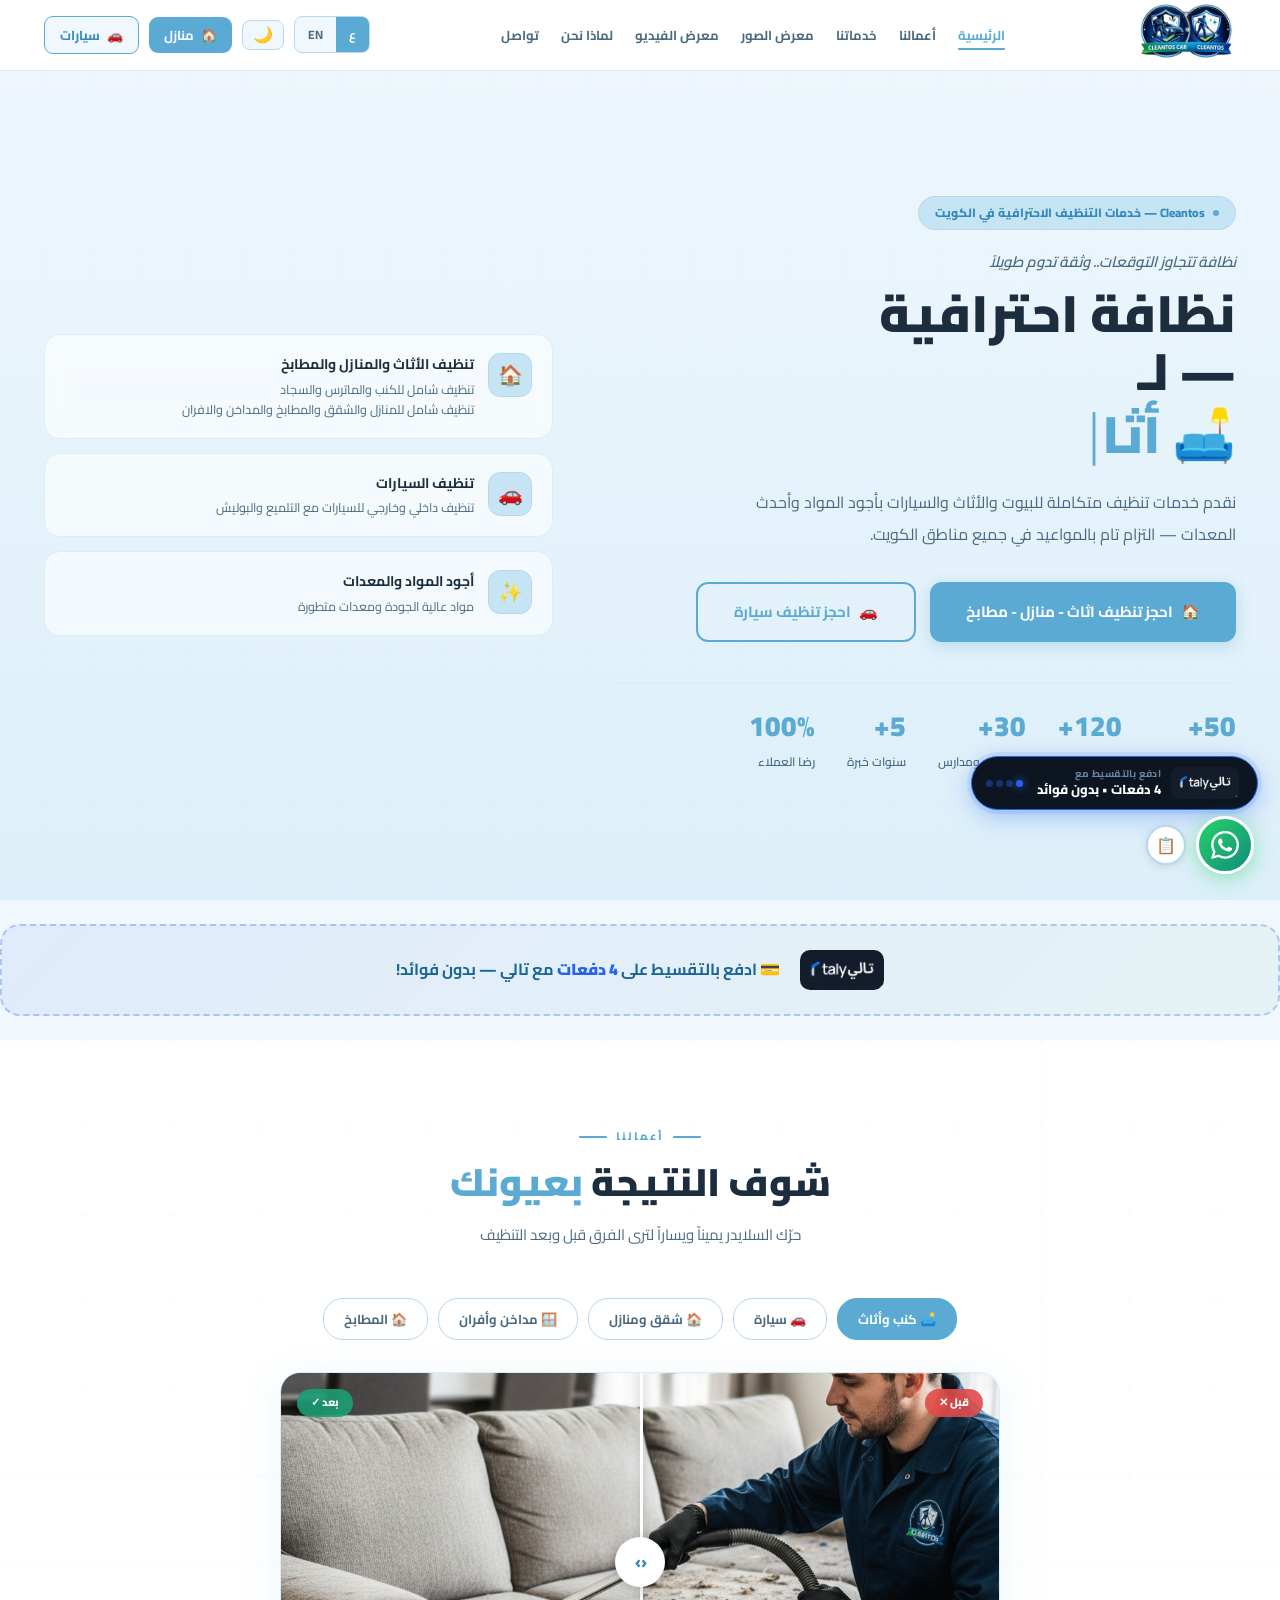
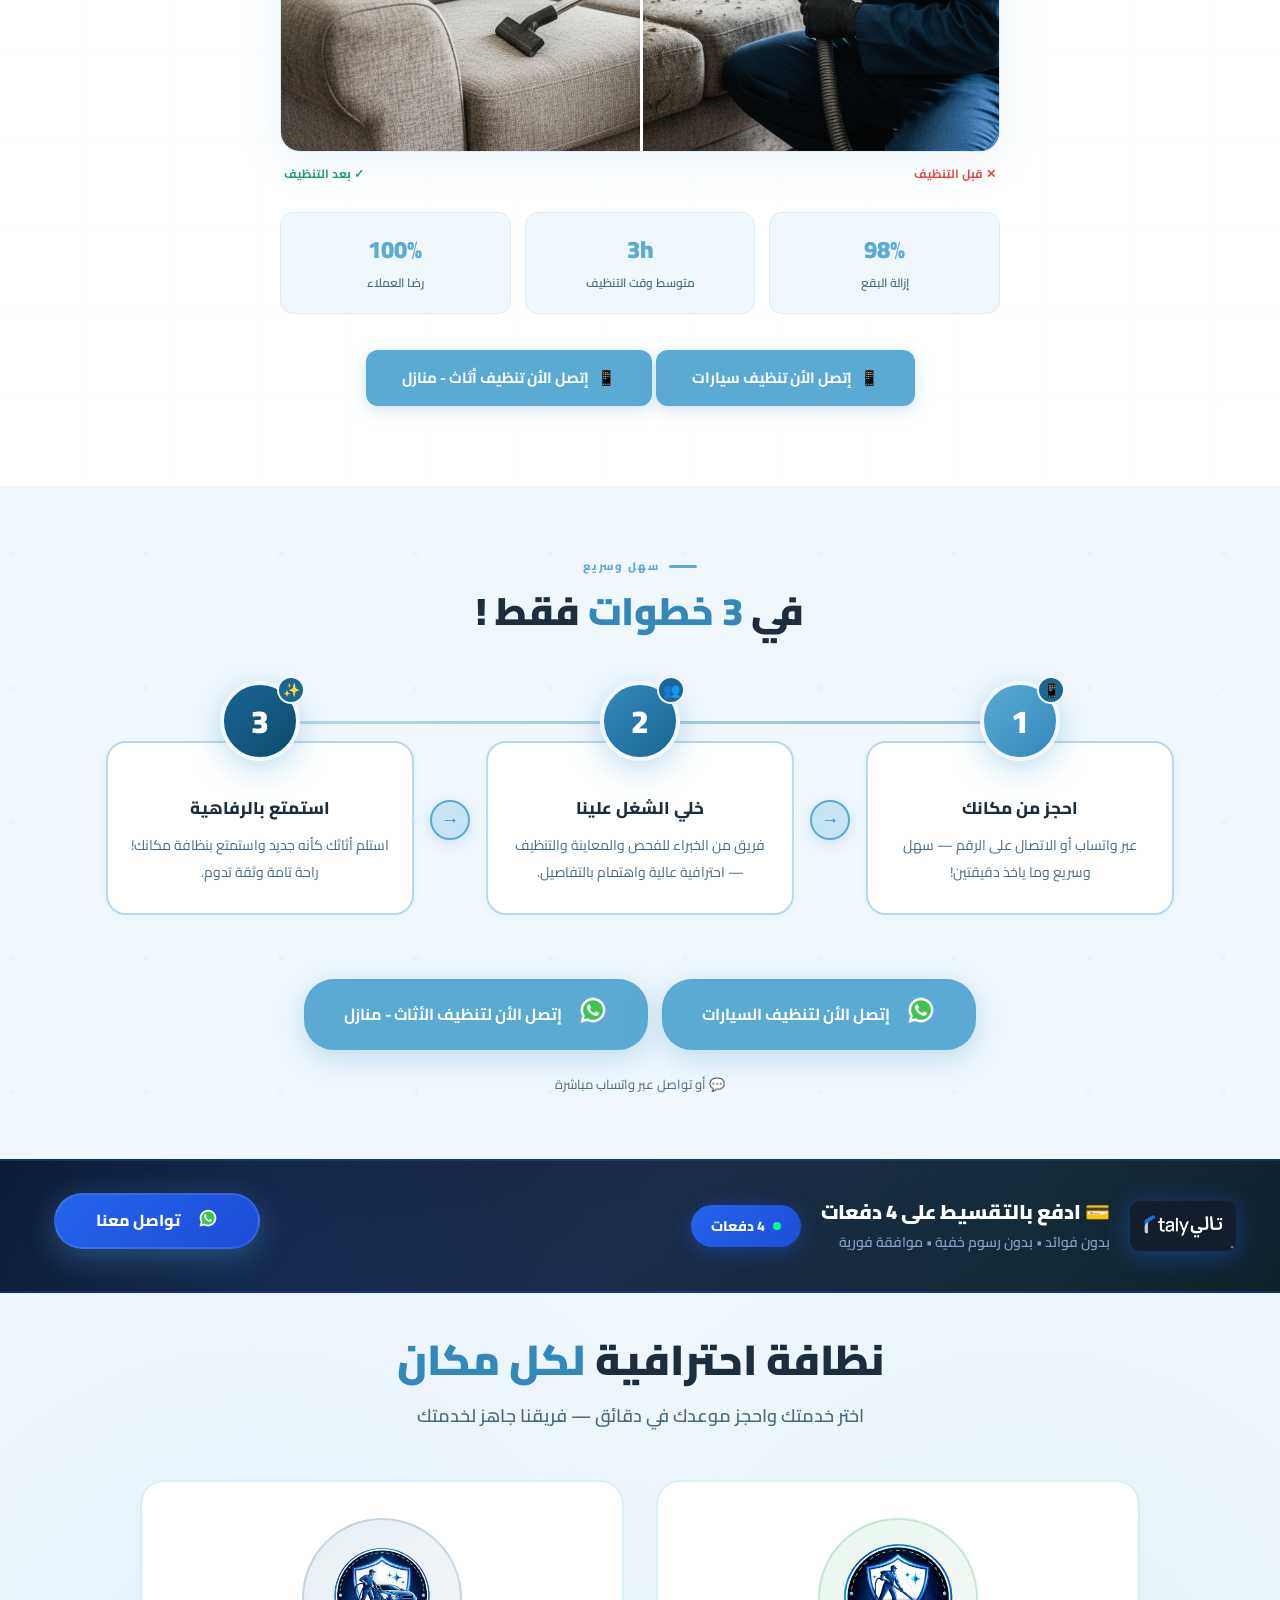
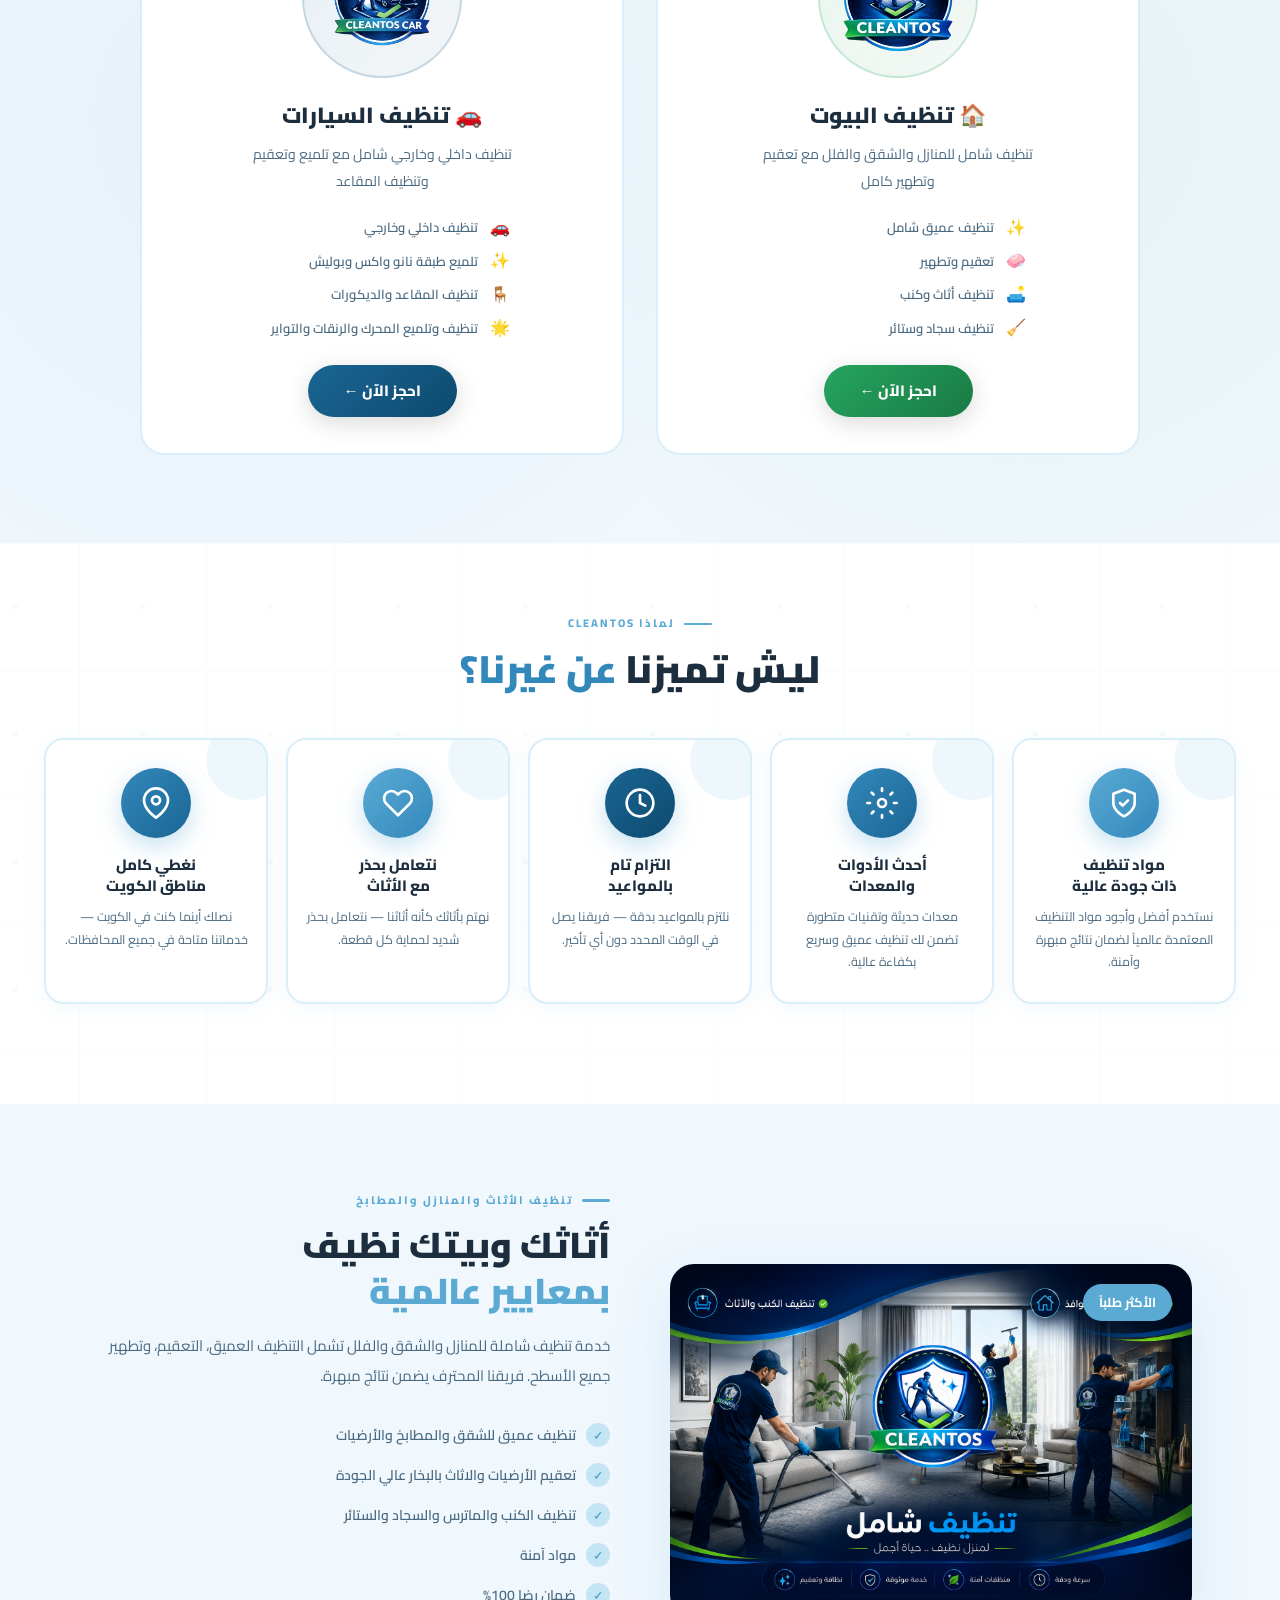
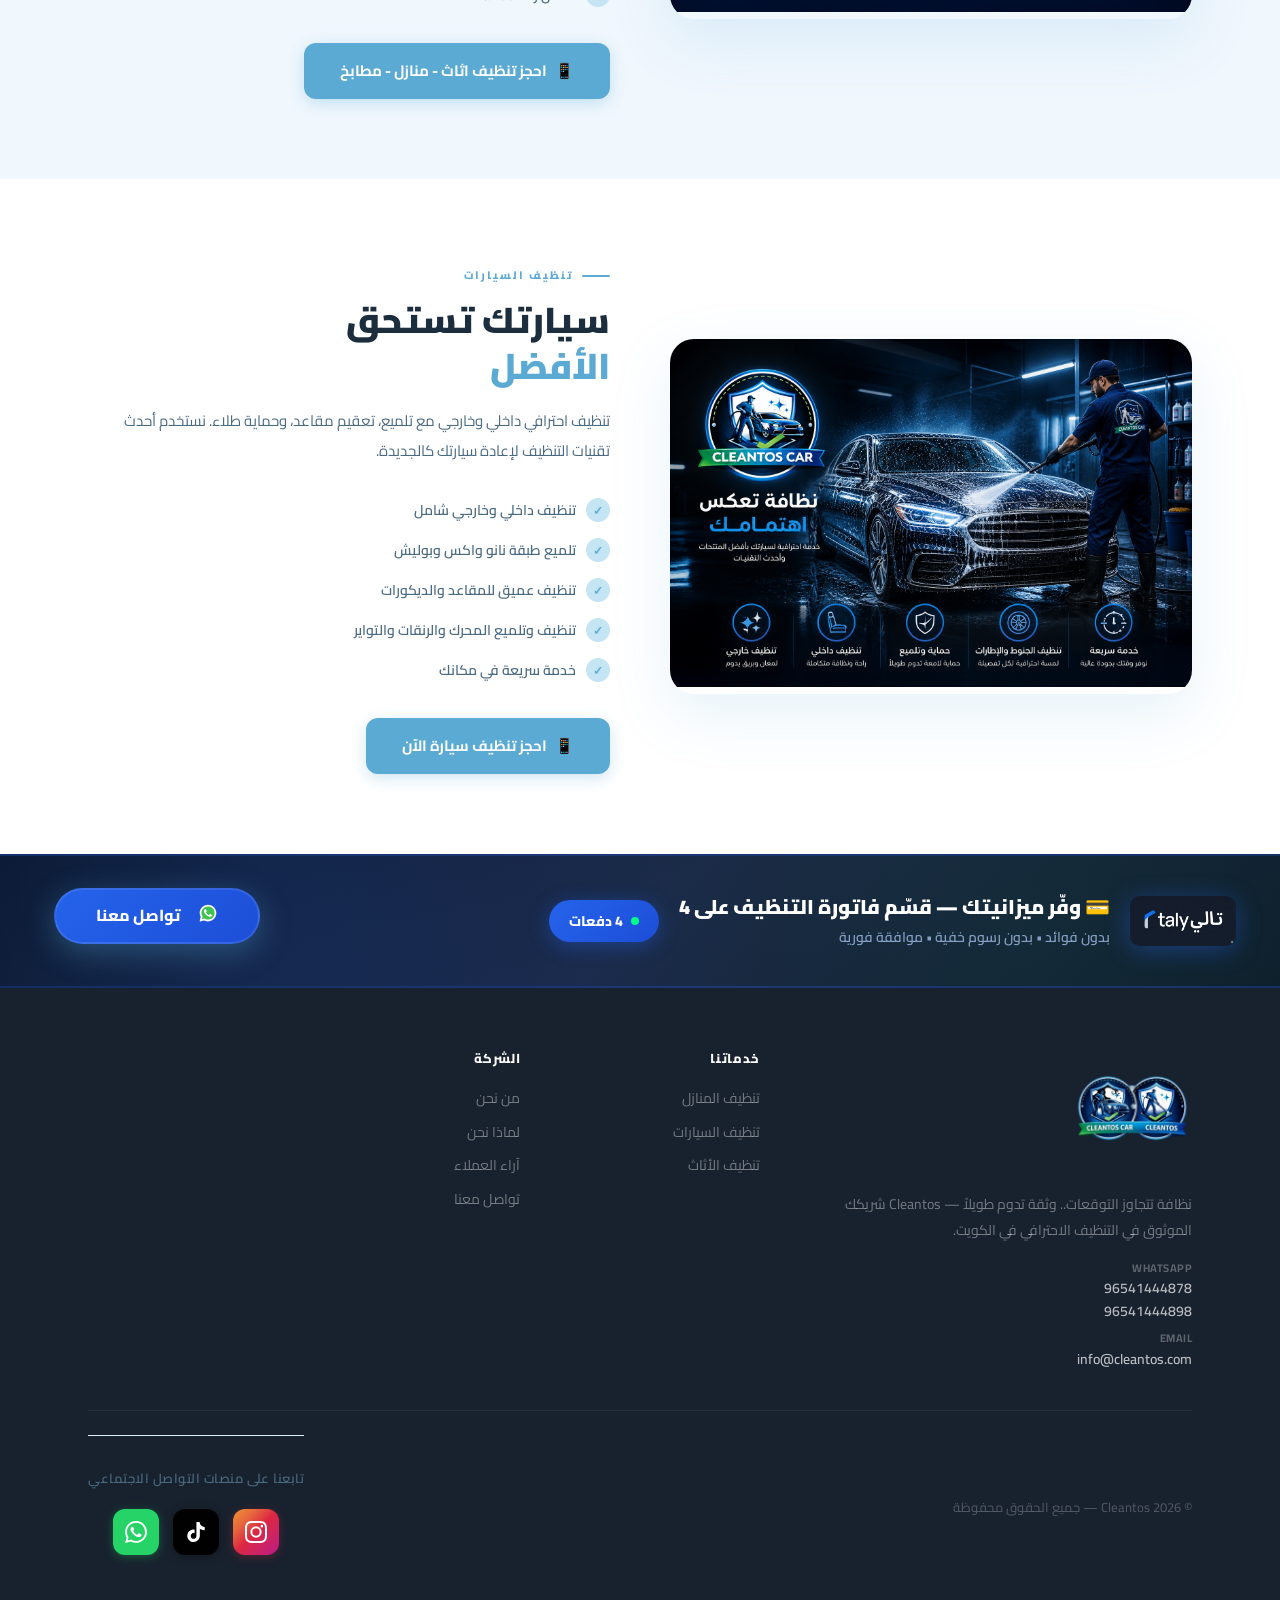
==== commit 62a6c649: "saw" ====
--- a/index.html
+++ b/index.html
@@ -519,6 +519,372 @@
   border-color: var(--az);
 }
 
+
+
+/* ═══════════════════════════════════
+   TALY — زر عائم + بنر
+═══════════════════════════════════ */
+
+/* الزر العائم */
+#taly-float {
+  position: fixed;
+  bottom: 90px;
+  right: 22px;
+  z-index: 997;
+  direction: rtl;
+}
+html.ltr #taly-float { left: auto; right: 22px; direction: ltr; }
+
+#taly-float a {
+  display: flex;
+  align-items: center;
+  gap: 10px;
+  background: #0d1520;
+  border: 1.5px solid #2563eb;
+  border-radius: 50px;
+  padding: 9px 16px 9px 12px;
+  text-decoration: none;
+  box-shadow: 0 0 0 4px rgba(37,99,235,0.10), 0 6px 24px rgba(37,99,235,0.35);
+  animation: taly-glow 2.8s ease-in-out infinite;
+  transition: transform .25s, box-shadow .25s;
+}
+#taly-float a:hover {
+  transform: translateY(-3px);
+  box-shadow: 0 0 0 6px rgba(37,99,235,0.14), 0 12px 32px rgba(37,99,235,0.5);
+}
+@keyframes taly-glow {
+  0%,100% { box-shadow: 0 0 0 4px rgba(37,99,235,0.10), 0 6px 24px rgba(37,99,235,0.3); }
+  50%      { box-shadow: 0 0 0 8px rgba(37,99,235,0.18), 0 8px 30px rgba(37,99,235,0.5); }
+}
+#taly-float .tf-logo { height: 28px; width: auto; object-fit: contain; border-radius: 6px; }
+#taly-float .tf-body { display: flex; flex-direction: column; gap: 1px; }
+#taly-float .tf-label { font-size: 9.5px; font-weight: 700; color: rgba(150,180,220,0.7); line-height: 1; letter-spacing: .4px; text-transform: uppercase; }
+#taly-float .tf-text  { font-size: 12px; font-weight: 800; color: #fff; line-height: 1.3; white-space: nowrap; }
+#taly-float .tf-dots  { display: flex; align-items: center; gap: 3px; }
+#taly-float .tf-dot   { width: 8px; height: 8px; border-radius: 50%; background: rgba(37,99,235,0.4); }
+#taly-float .tf-dot.on{ background: #2563eb; box-shadow: 0 0 6px #2563eb; }
+
+/* البنر */
+.taly-strip {
+  background: #0b1320;
+  border-top:    1.5px solid rgba(37,99,235,0.25);
+  border-bottom: 1.5px solid rgba(37,99,235,0.25);
+  padding: 0 44px;
+  overflow: hidden;
+  position: relative;
+}
+.taly-strip::before {
+  content: '';
+  position: absolute; inset: 0;
+  background: linear-gradient(90deg,
+    transparent 0%,
+    rgba(37,99,235,0.06) 40%,
+    rgba(37,99,235,0.12) 50%,
+    rgba(37,99,235,0.06) 60%,
+    transparent 100%);
+  animation: taly-sweep 4s linear infinite;
+}
+@keyframes taly-sweep { from{transform:translateX(100%)} to{transform:translateX(-100%)} }
+html.ltr .taly-strip::before { animation-direction: reverse; }
+
+.taly-strip-inner {
+  max-width: 1340px; margin: 0 auto;
+  display: flex; align-items: center;
+  justify-content: space-between;
+  gap: 20px; flex-wrap: wrap;
+  padding: 16px 0;
+  position: relative; z-index: 1;
+}
+.taly-strip-right { display: flex; align-items: center; gap: 14px; flex-wrap: wrap; }
+.taly-strip-logo  { height: 36px; width: auto; object-fit: contain; border-radius: 8px; flex-shrink: 0; }
+.taly-strip-divider { width: 1px; height: 32px; background: rgba(37,99,235,0.3); flex-shrink: 0; }
+.taly-strip-msg h5 {
+  font-size: 14px; font-weight: 800; color: #fff; margin-bottom: 2px; line-height: 1.3;
+}
+.taly-strip-msg p  { font-size: 12px; color: rgba(160,190,230,0.65); line-height: 1; }
+
+.taly-strip-steps {
+  display: flex; align-items: center; gap: 6px;
+}
+.tss { /* step */
+  display: flex; flex-direction: column; align-items: center; gap: 3px;
+}
+.tss-num {
+  width: 30px; height: 30px; border-radius: 50%;
+  display: flex; align-items: center; justify-content: center;
+  font-size: 13px; font-weight: 900; color: #fff;
+  border: 1.5px solid rgba(37,99,235,0.5);
+  background: rgba(37,99,235,0.1);
+  transition: all .3s;
+}
+.tss.done .tss-num { background: #2563eb; border-color: #2563eb; box-shadow: 0 0 10px rgba(37,99,235,0.5); }
+.tss-lbl { font-size: 9px; font-weight: 700; color: rgba(120,160,210,0.65); white-space: nowrap; }
+.tss-sep { width: 22px; height: 1.5px; background: rgba(37,99,235,0.3); margin-bottom: 12px; }
+
+.taly-strip-btn {
+  display: inline-flex; align-items: center; gap: 7px;
+  background: linear-gradient(135deg, #2563eb, #1d4ed8);
+  color: #fff; font-size: 13px; font-weight: 800;
+  padding: 10px 22px; border-radius: 50px;
+  text-decoration: none; white-space: nowrap; flex-shrink: 0;
+  box-shadow: 0 4px 16px rgba(37,99,235,0.4);
+  transition: all .25s; font-family: inherit;
+}
+.taly-strip-btn:hover { transform: translateY(-2px); box-shadow: 0 8px 24px rgba(37,99,235,0.55); }
+.taly-strip-btn svg { flex-shrink: 0; }
+
+@media(max-width:800px){
+  .taly-strip { padding: 0 16px; }
+  .taly-strip-divider { display: none; }
+  .taly-strip-msg p { display: none; }
+  .tss-lbl { display: none; }
+  #taly-float { bottom: 86px;  }
+  html.ltr #taly-float { left: auto; right: 12px; }
+  #taly-float .tf-body .tf-text { font-size: 11px; }
+}
+
+/* ═══════════════════════════════════
+   TALY — بنر دفع بالتقسيط (متكرر)
+═══════════════════════════════════ */
+
+/* بنر تالي الرئيسي - يظهر بين الأقسام */
+.taly-banner {
+  background: linear-gradient(135deg, #0a1628 0%, #1a2744 50%, #0d1b2a 100%);
+  padding: 32px 44px;
+  position: relative;
+  overflow: hidden;
+  border-top: 2px solid rgba(37, 99, 235, 0.3);
+  border-bottom: 2px solid rgba(37, 99, 235, 0.3);
+}
+.taly-banner::before {
+  content: '';
+  position: absolute;
+  inset: 0;
+  background: 
+    radial-gradient(circle at 20% 50%, rgba(37, 99, 235, 0.15) 0%, transparent 50%),
+    radial-gradient(circle at 80% 50%, rgba(37, 165, 95, 0.08) 0%, transparent 50%);
+  pointer-events: none;
+}
+.taly-banner-inner {
+  max-width: 1340px;
+  margin: 0 auto;
+  display: flex;
+  align-items: center;
+  justify-content: space-between;
+  gap: 24px;
+  position: relative;
+  z-index: 1;
+  flex-wrap: wrap;
+}
+.taly-banner-left {
+  display: flex;
+  align-items: center;
+  gap: 20px;
+  flex-wrap: wrap;
+}
+.taly-banner-logo {
+  height: 50px;
+  width: auto;
+  object-fit: contain;
+  border-radius: 10px;
+  filter: drop-shadow(0 4px 12px rgba(37, 99, 235, 0.4));
+}
+.taly-banner-text h3 {
+  font-size: 20px;
+  font-weight: 900;
+  color: #fff;
+  margin-bottom: 6px;
+  line-height: 1.3;
+}
+.taly-banner-text p {
+  font-size: 14px;
+  color: rgba(160, 190, 230, 0.8);
+  font-weight: 600;
+}
+.taly-banner-badge {
+  display: inline-flex;
+  align-items: center;
+  gap: 8px;
+  background: linear-gradient(135deg, #2563eb, #1d4ed8);
+  color: #fff;
+  padding: 10px 20px;
+  border-radius: 30px;
+  font-size: 14px;
+  font-weight: 800;
+  box-shadow: 0 4px 20px rgba(37, 99, 235, 0.4);
+  white-space: nowrap;
+}
+.taly-banner-badge .pulse-dot {
+  width: 8px;
+  height: 8px;
+  background: #00ff88;
+  border-radius: 50%;
+  animation: taly-pulse 2s infinite;
+}
+@keyframes taly-pulse {
+  0%, 100% { opacity: 1; transform: scale(1); }
+  50% { opacity: 0.5; transform: scale(1.3); }
+}
+.taly-banner-btn {
+  display: inline-flex;
+  align-items: center;
+  gap: 10px;
+  background: linear-gradient(135deg, #2563eb, #1d4ed8);
+  color: #fff;
+  padding: 14px 32px;
+  border-radius: 30px;
+  font-size: 15px;
+  font-weight: 800;
+  text-decoration: none;
+  transition: all 0.3s;
+  box-shadow: 0 6px 24px rgba(37, 99, 235, 0.4);
+  border: 2px solid rgba(255, 255, 255, 0.1);
+  white-space: nowrap;
+}
+.taly-banner-btn:hover {
+  transform: translateY(-3px);
+  box-shadow: 0 10px 32px rgba(37, 99, 235, 0.55);
+  background: linear-gradient(135deg, #1d4ed8, #1e40af);
+}
+.taly-banner-btn svg {
+  width: 20px;
+  height: 20px;
+}
+
+/* بنر تالي المدمج مع البطاقات */
+.taly-inline-banner {
+  background: linear-gradient(135deg, rgba(37, 99, 235, 0.08), rgba(37, 165, 95, 0.05));
+  border: 2px dashed rgba(37, 99, 235, 0.3);
+  border-radius: 20px;
+  padding: 24px 32px;
+  margin: 24px 0;
+  display: flex;
+  align-items: center;
+  justify-content: center;
+  gap: 20px;
+  flex-wrap: wrap;
+  text-align: center;
+  transition: all 0.3s;
+}
+.taly-inline-banner:hover {
+  border-color: rgba(37, 99, 235, 0.6);
+  background: linear-gradient(135deg, rgba(37, 99, 235, 0.12), rgba(37, 165, 95, 0.08));
+  transform: translateY(-2px);
+}
+.taly-inline-banner img {
+  height: 40px;
+  width: auto;
+}
+.taly-inline-banner span {
+  font-size: 16px;
+  font-weight: 700;
+  color: var(--az3);
+}
+.taly-inline-banner .taly-highlight {
+  color: #2563eb;
+  font-weight: 900;
+}
+
+/* شريط تالي اللزق في الأسفل (للموبايل) */
+.taly-sticky-bar {
+  display: none;
+  position: fixed;
+  bottom: 0;
+  left: 0;
+  right: 0;
+  background: linear-gradient(135deg, #0a1628, #1a2744);
+  border-top: 2px solid rgba(37, 99, 235, 0.4);
+  padding: 12px 20px;
+  z-index: 996;
+  align-items: center;
+  justify-content: space-between;
+  gap: 12px;
+}
+.taly-sticky-bar-text {
+  display: flex;
+  align-items: center;
+  gap: 10px;
+  color: #fff;
+  font-size: 13px;
+  font-weight: 700;
+}
+.taly-sticky-bar-text img {
+  height: 32px;
+  width: auto;
+  border-radius: 6px;
+}
+.taly-sticky-bar-btn {
+  background: linear-gradient(135deg, #2563eb, #1d4ed8);
+  color: #fff;
+  padding: 8px 20px;
+  border-radius: 20px;
+  font-size: 12px;
+  font-weight: 800;
+  text-decoration: none;
+  white-space: nowrap;
+  box-shadow: 0 4px 15px rgba(37, 99, 235, 0.4);
+}
+
+/* تحسين الزر العائم الموجود */
+#taly-float {
+  position: fixed;
+  bottom: 90px;
+  right: 22px;
+  z-index: 997;
+  direction: rtl;
+}
+html.ltr #taly-float { left: auto; right: 22px; direction: ltr; }
+
+#taly-float a {
+  display: flex;
+  align-items: center;
+  gap: 10px;
+  background: #0d1520;
+  border: 1.5px solid #2563eb;
+  border-radius: 50px;
+  padding: 10px 18px 10px 14px;
+  text-decoration: none;
+  box-shadow: 0 0 0 4px rgba(37, 99, 235, 0.10), 0 6px 24px rgba(37, 99, 235, 0.35);
+  animation: taly-glow 2.8s ease-in-out infinite;
+  transition: transform 0.25s, box-shadow 0.25s;
+}
+#taly-float a:hover {
+  transform: translateY(-3px);
+  box-shadow: 0 0 0 6px rgba(37, 99, 235, 0.14), 0 12px 32px rgba(37, 99, 235, 0.5);
+}
+@keyframes taly-glow {
+  0%, 100% { box-shadow: 0 0 0 4px rgba(37, 99, 235, 0.10), 0 6px 24px rgba(37, 99, 235, 0.3); }
+  50%      { box-shadow: 0 0 0 8px rgba(37, 99, 235, 0.18), 0 8px 30px rgba(37, 99, 235, 0.5); }
+}
+#taly-float .tf-logo { height: 32px; width: auto; object-fit: contain; border-radius: 8px; }
+#taly-float .tf-body { display: flex; flex-direction: column; gap: 2px; }
+#taly-float .tf-label { font-size: 10px; font-weight: 700; color: rgba(150, 180, 220, 0.7); line-height: 1; letter-spacing: 0.4px; text-transform: uppercase; }
+#taly-float .tf-text  { font-size: 13px; font-weight: 800; color: #fff; line-height: 1.3; white-space: nowrap; }
+#taly-float .tf-dots  { display: flex; align-items: center; gap: 3px; margin-right: 4px; }
+#taly-float .tf-dot   { width: 7px; height: 7px; border-radius: 50%; background: rgba(37, 99, 235, 0.4); transition: all 0.3s; }
+#taly-float .tf-dot.on{ background: #2563eb; box-shadow: 0 0 8px #2563eb; }
+
+/* Responsive */
+@media(max-width: 800px) {
+  .taly-banner { padding: 24px 20px; }
+  .taly-banner-inner { flex-direction: column; text-align: center; }
+  .taly-banner-left { flex-direction: column; text-align: center; }
+  .taly-banner-text h3 { font-size: 18px; }
+  .taly-banner-btn { width: 100%; justify-content: center; }
+  .taly-inline-banner { padding: 18px 20px; }
+  .taly-inline-banner span { font-size: 14px; }
+  .taly-sticky-bar { display: flex; }
+  #taly-float { bottom: 96px; right: 12px; }
+  html.ltr #taly-float { left: auto; right: 12px; }
+  #taly-float .tf-body .tf-text { font-size: 11px; }
+  #taly-float .tf-logo { height: 26px; }
+}
+
+@media(max-width: 600px) {
+  .taly-banner-text h3 { font-size: 16px; }
+  .taly-banner-text p { font-size: 12px; }
+  .taly-banner-badge { font-size: 12px; padding: 8px 14px; }
+}
 </style>
  <!-- Structured Data: LocalBusiness + Service -->
   <script type="application/ld+json">
@@ -679,13 +1045,33 @@
 
 <div id="toast"><span class="ar">✅ تم نسخ الرقم</span><span class="en" style="display:none">✅ Number copied</span></div>
 
+<!-- ═══ TALY FLOAT ═══ -->
+<div id="taly-float" >
+  <a href="https://www.taly.io/" target="_blank">
+    <img class="tf-logo"
+         src="talyy.png"
+         alt="تالي"/>
+    <div class="tf-body">
+      <span class="tf-label"><span class="ar">ادفع بالتقسيط مع</span><span class="en" style="display:none">Split payment with</span></span>
+      <span class="tf-text"><span class="ar">4 دفعات • بدون فوائد</span><span class="en" style="display:none">4 payments • 0% interest</span></span>
+    </div>
+    <div class="tf-dots">
+      <div class="tf-dot on"></div>
+      <div class="tf-dot"></div>
+      <div class="tf-dot"></div>
+      <div class="tf-dot"></div>
+    </div>
+  </a>
+</div>
 <!-- <a href="contact.html" id="booking-btn"><span class="ar">📅 احجز موعد</span><span class="en" style="display:none">📅 Book Now</span>
 </a> -->
 
 <!-- HEADER -->
 <header id="hdr">
   <div class="navi">
-    <a href="index.html"><img src="logo.png" alt="Cleantos" style="height:70px;width:auto;object-fit:contain"/></a>
+    <a href="index.html"><img src="logoo.png" alt="Cleantos" style="height:100px;width:auto;object-fit:contain"/></a>
+
+
     <nav>
       <ul class="nul">
         <li><a href="#home" class="act"><span class="ar">الرئيسية</span><span class="en" style="display:none">Home</span></a></li>
@@ -751,7 +1137,7 @@
         <span class="en" style="display:none">We provide comprehensive cleaning for homes, furniture, and cars with the best materials and latest equipment — fully committed to deadlines across all Kuwait areas.</span>
       </p>
       <div class="hero-buttons">
-        <a href="house.html" class="btn btn-az btn-lg">🏠 <span class="ar">احجز تنظيف منزل</span><span class="en" style="display:none">Book House Cleaning</span></a>
+        <a href="house.html" class="btn btn-az btn-lg">🏠 <span class="ar">احجز تنظيف اثاث - منازل - مطابخ </span><span class="en" style="display:none">Book Now</span></a>
         <a href="car.html" class="btn btn-out btn-lg">🚗 <span class="ar">احجز تنظيف سيارة</span><span class="en" style="display:none">Book Car Cleaning</span></a>
       </div>
       <div class="hero-stats">
@@ -781,11 +1167,11 @@
     <div class="rv hero-cards" style="transition-delay:.2s">
       <a href="#house" class="hero-card">
         <div class="hero-card-icon">🏠</div>
-        <div><h3><span class="ar">تنظيف البيوت والمنازل</span><span class="en" style="display:none">House Cleaning</span></h3><p><span class="ar">تنظيف شامل مع تعقيم للمنازل والشقق والفلل</span><span class="en" style="display:none">Complete cleaning with sanitization</span></p></div>
+        <div><h3><span class="ar">تنظيف الأثاث والمنازل والمطابخ</span><span class="en" style="display:none">Cleaning furniture, kitchens, and homes</span></h3><p><span class="ar">تنظيف شامل للكنب والماترس والسجاد<br> تنظيف شامل للمنازل والشقق والمطابخ والمداخن والافران</span><span class="en" style="display:none">Thorough cleaning of sofas, mattresses, and carpets <br>Thorough cleaning of houses, apartments, kitchens, chimneys, and ovens</span></p></div>
       </a>
       <a href="#cars" class="hero-card">
         <div class="hero-card-icon">🚗</div>
-        <div><h3><span class="ar">تنظيف السيارات</span><span class="en" style="display:none">Car Cleaning</span></h3><p><span class="ar">تنظيف داخلي وخارجي مع تلميع وتعقيم</span><span class="en" style="display:none">Interior & exterior with polishing</span></p></div>
+        <div><h3><span class="ar">تنظيف السيارات</span><span class="en" style="display:none">Car Cleaning</span></h3><p><span class="ar">تنظيف داخلي وخارجي للسيارات مع التلميع والبوليش </span><span class="en" style="display:none">Interior and exterior car cleaning with polishing and buffing</span></p></div>
       </a>
       <a href="#why-us" class="hero-card">
         <div class="hero-card-icon">✨</div>
@@ -794,6 +1180,13 @@
     </div>
   </div>
 </section>
+
+
+<!-- ═══ TALY INLINE BANNER ═══ -->
+<div class="taly-inline-banner">
+  <img src="talyy.png"  alt="Taly" style="border-radius: 10px;"/>
+  <span><span class="ar">💳 ادفع بالتقسيط على <span class="taly-highlight">4 دفعات</span> مع تالي — بدون فوائد!</span><span class="en" style="display:none">💳 Pay in <span class="taly-highlight">4 installments</span> with Taly — 0% interest!</span></span>
+</div>
 
 
 <!-- ===== BEFORE & AFTER ===== -->
@@ -815,8 +1208,9 @@
     <div style="display:flex;justify-content:center;gap:10px;margin-bottom:32px;flex-wrap:wrap">
       <button class="ba-tab on" onclick="baSwitchScene(0,this)">🛋️ <span class="ar">كنب وأثاث</span><span class="en" style="display:none">Sofa & Furniture</span></button>
       <button class="ba-tab" onclick="baSwitchScene(1,this)">🚗 <span class="ar">سيارة</span><span class="en" style="display:none">Car</span></button>
-      <button class="ba-tab" onclick="baSwitchScene(2,this)">🏠 <span class="ar">منزل</span><span class="en" style="display:none">Home</span></button>
-      <button class="ba-tab" onclick="baSwitchScene(3,this)">🪟 <span class="ar">زجاج</span><span class="en" style="display:none">Glass</span></button>
+      <button class="ba-tab" onclick="baSwitchScene(2,this)">🏠 <span class="ar">شقق ومنازل</span><span class="en" style="display:none">Home</span></button>
+      <button class="ba-tab" onclick="baSwitchScene(3,this)">🪟 <span class="ar">مداخن وأفران</span><span class="en" style="display:none">Chimneys and Ovens</span></button>
+      <button class="ba-tab" onclick="baSwitchScene(4,this)">🏠 <span class="ar">المطابخ </span><span class="en" style="display:none"> Kitchens </span></button>
     </div>
 
     <!-- Slider -->
@@ -860,9 +1254,14 @@
 
     <!-- CTA -->
     <div style="text-align:center;margin-top:36px">
-      <a href="https://wa.me/96541444878?text=أريد%20الاستفسار%20عن%20خدمات%20التنظيف" target="_blank" class="btn btn-az btn-lg">
-        📱 <span class="ar">احجز الآن عبر واتساب</span><span class="en" style="display:none">Book Now via WhatsApp</span>
+      <a href="tel:96541444878"  class="btn btn-az btn-lg">
+        📱 <span class="ar">إتصل الأن تنظيف سيارات </span><span class="en" style="display:none">Call now car cleaning</span>
       </a>
+
+      <a href="tel:96541444878"class="btn btn-az btn-lg">
+        📱 <span class="ar">إتصل الأن تنظيف أثاث - منازل</span><span class="en" style="display:none">Call now Furniture Cleaning - Homes</span>
+      </a>
+
     </div>
 
   </div>
@@ -881,7 +1280,9 @@
     {before:'beforafter/furbefore.png',after:'beforafter/furafter.png',time:'3h'},
     {before:'beforafter/carbefore.png',after:'beforafter/carafter.png',time:'2h'},
     {before:'beforafter/homebefore.png',after:'beforafter/homeafter.png',time:'4h'},
-    {before:'beforafter/glassbefore.png',after:'beforafter/glassafter.png',time:'1h'}
+    {before:'beforafter/ovensbefore.png',after:'beforafter/ovensafter.png',time:'1h'},
+        {before:'beforafter/kbefore.png',after:'beforafter/kafter.png',time:'2h'}
+
   ];
   var baPos=0.5,baDragging=false;
   var box=document.getElementById('baSliderBox');
@@ -1028,16 +1429,59 @@
     
     <!-- CTA Button -->
     <div style="text-align:center">
-      <a href="https://wa.me/96541444878" target="_blank" class="btn btn-az" style="font-size:16px;padding:16px 40px;border-radius:30px;box-shadow:0 8px 30px rgba(90,170,212,.35);animation:pulse-btn 2s infinite">
+      <a href="https://wa.me/96541444878" target="_blank" class="btn btn-az" style="margin-left: 10px; margin-bottom: 10px; font-size:16px;padding:16px 40px;border-radius:30px;box-shadow:0 8px 30px rgba(90,170,212,.35);animation:pulse-btn 2s infinite">
         <span style="font-size:20px;margin-left:8px">
           <svg xmlns="http://www.w3.org/2000/svg" x="0px" y="0px" width="30" height="30" viewBox="0 0 48 48">
              <path fill="#fff" 
              d="M4.9,43.3l2.7-9.8C5.9,30.6,5,27.3,5,24C5,13.5,13.5,5,24,5c5.1,0,9.8,2,13.4,5.6	C41,14.2,43,18.9,43,24c0,10.5-8.5,19-19,19c0,0,0,0,0,0h0c-3.2,0-6.3-0.8-9.1-2.3L4.9,43.3z"></path><path fill="#fff" d="M4.9,43.8c-0.1,0-0.3-0.1-0.4-0.1c-0.1-0.1-0.2-0.3-0.1-0.5L7,33.5c-1.6-2.9-2.5-6.2-2.5-9.6	C4.5,13.2,13.3,4.5,24,4.5c5.2,0,10.1,2,13.8,5.7c3.7,3.7,5.7,8.6,5.7,13.8c0,10.7-8.7,19.5-19.5,19.5c-3.2,0-6.3-0.8-9.1-2.3	L5,43.8C5,43.8,4.9,43.8,4.9,43.8z"></path><path fill="#cfd8dc" d="M24,5c5.1,0,9.8,2,13.4,5.6C41,14.2,43,18.9,43,24c0,10.5-8.5,19-19,19h0c-3.2,0-6.3-0.8-9.1-2.3	L4.9,43.3l2.7-9.8C5.9,30.6,5,27.3,5,24C5,13.5,13.5,5,24,5 M24,43L24,43L24,43 M24,43L24,43L24,43 M24,4L24,4C13,4,4,13,4,24	c0,3.4,0.8,6.7,2.5,9.6L3.9,43c-0.1,0.3,0,0.7,0.3,1c0.2,0.2,0.4,0.3,0.7,0.3c0.1,0,0.2,0,0.3,0l9.7-2.5c2.8,1.5,6,2.2,9.2,2.2	c11,0,20-9,20-20c0-5.3-2.1-10.4-5.8-14.1C34.4,6.1,29.4,4,24,4L24,4z"></path><path fill="#40c351" d="M35.2,12.8c-3-3-6.9-4.6-11.2-4.6C15.3,8.2,8.2,15.3,8.2,24c0,3,0.8,5.9,2.4,8.4L11,33l-1.6,5.8	l6-1.6l0.6,0.3c2.4,1.4,5.2,2.2,8,2.2h0c8.7,0,15.8-7.1,15.8-15.8C39.8,19.8,38.2,15.8,35.2,12.8z"></path><path fill="#fff" fill-rule="evenodd" d="M19.3,16c-0.4-0.8-0.7-0.8-1.1-0.8c-0.3,0-0.6,0-0.9,0	s-0.8,0.1-1.3,0.6c-0.4,0.5-1.7,1.6-1.7,4s1.7,4.6,1.9,4.9s3.3,5.3,8.1,7.2c4,1.6,4.8,1.3,5.7,1.2c0.9-0.1,2.8-1.1,3.2-2.3	c0.4-1.1,0.4-2.1,0.3-2.3c-0.1-0.2-0.4-0.3-0.9-0.6s-2.8-1.4-3.2-1.5c-0.4-0.2-0.8-0.2-1.1,0.2c-0.3,0.5-1.2,1.5-1.5,1.9	c-0.3,0.3-0.6,0.4-1,0.1c-0.5-0.2-2-0.7-3.8-2.4c-1.4-1.3-2.4-2.8-2.6-3.3c-0.3-0.5,0-0.7,0.2-1c0.2-0.2,0.5-0.6,0.7-0.8	c0.2-0.3,0.3-0.5,0.5-0.8c0.2-0.3,0.1-0.6,0-0.8C20.6,19.3,19.7,17,19.3,16z" clip-rule="evenodd"></path>
 </svg></span>
-        <span class="ar">احجز الآن</span><span class="en" style="display:none">Book Now</span>
+        <span class="ar">إتصل الأن لتنظيف السيارات</span><span class="en" style="display:none">Call now for car cleaning</span>
+      </a>
+
+
+       <a href="https://wa.me/96541444878" target="_blank" class="btn btn-az" style="font-size:16px;padding:16px 40px;border-radius:30px;box-shadow:0 8px 30px rgba(90,170,212,.35);animation:pulse-btn 2s infinite">
+        <span style="font-size:20px;margin-left:8px">
+          <svg xmlns="http://www.w3.org/2000/svg" x="0px" y="0px" width="30" height="30" viewBox="0 0 48 48">
+             <path fill="#fff" 
+             d="M4.9,43.3l2.7-9.8C5.9,30.6,5,27.3,5,24C5,13.5,13.5,5,24,5c5.1,0,9.8,2,13.4,5.6	C41,14.2,43,18.9,43,24c0,10.5-8.5,19-19,19c0,0,0,0,0,0h0c-3.2,0-6.3-0.8-9.1-2.3L4.9,43.3z"></path><path fill="#fff" d="M4.9,43.8c-0.1,0-0.3-0.1-0.4-0.1c-0.1-0.1-0.2-0.3-0.1-0.5L7,33.5c-1.6-2.9-2.5-6.2-2.5-9.6	C4.5,13.2,13.3,4.5,24,4.5c5.2,0,10.1,2,13.8,5.7c3.7,3.7,5.7,8.6,5.7,13.8c0,10.7-8.7,19.5-19.5,19.5c-3.2,0-6.3-0.8-9.1-2.3	L5,43.8C5,43.8,4.9,43.8,4.9,43.8z"></path><path fill="#cfd8dc" d="M24,5c5.1,0,9.8,2,13.4,5.6C41,14.2,43,18.9,43,24c0,10.5-8.5,19-19,19h0c-3.2,0-6.3-0.8-9.1-2.3	L4.9,43.3l2.7-9.8C5.9,30.6,5,27.3,5,24C5,13.5,13.5,5,24,5 M24,43L24,43L24,43 M24,43L24,43L24,43 M24,4L24,4C13,4,4,13,4,24	c0,3.4,0.8,6.7,2.5,9.6L3.9,43c-0.1,0.3,0,0.7,0.3,1c0.2,0.2,0.4,0.3,0.7,0.3c0.1,0,0.2,0,0.3,0l9.7-2.5c2.8,1.5,6,2.2,9.2,2.2	c11,0,20-9,20-20c0-5.3-2.1-10.4-5.8-14.1C34.4,6.1,29.4,4,24,4L24,4z"></path><path fill="#40c351" d="M35.2,12.8c-3-3-6.9-4.6-11.2-4.6C15.3,8.2,8.2,15.3,8.2,24c0,3,0.8,5.9,2.4,8.4L11,33l-1.6,5.8	l6-1.6l0.6,0.3c2.4,1.4,5.2,2.2,8,2.2h0c8.7,0,15.8-7.1,15.8-15.8C39.8,19.8,38.2,15.8,35.2,12.8z"></path><path fill="#fff" fill-rule="evenodd" d="M19.3,16c-0.4-0.8-0.7-0.8-1.1-0.8c-0.3,0-0.6,0-0.9,0	s-0.8,0.1-1.3,0.6c-0.4,0.5-1.7,1.6-1.7,4s1.7,4.6,1.9,4.9s3.3,5.3,8.1,7.2c4,1.6,4.8,1.3,5.7,1.2c0.9-0.1,2.8-1.1,3.2-2.3	c0.4-1.1,0.4-2.1,0.3-2.3c-0.1-0.2-0.4-0.3-0.9-0.6s-2.8-1.4-3.2-1.5c-0.4-0.2-0.8-0.2-1.1,0.2c-0.3,0.5-1.2,1.5-1.5,1.9	c-0.3,0.3-0.6,0.4-1,0.1c-0.5-0.2-2-0.7-3.8-2.4c-1.4-1.3-2.4-2.8-2.6-3.3c-0.3-0.5,0-0.7,0.2-1c0.2-0.2,0.5-0.6,0.7-0.8	c0.2-0.3,0.3-0.5,0.5-0.8c0.2-0.3,0.1-0.6,0-0.8C20.6,19.3,19.7,17,19.3,16z" clip-rule="evenodd"></path>
+</svg></span>
+        <span class="ar">إتصل الأن لتنظيف الأثاث - منازل</span><span class="en" style="display:none">Call now for furniture cleaning - homes</span>
       </a>
       <p style="margin-top:14px;font-size:13px;color:var(--txl)"><span class="ar">💬 أو تواصل عبر واتساب مباشرة</span><span class="en" style="display:none">💬 Or contact via WhatsApp directly</span></p>
     </div>
+    
+  </div>
+</section>
+
+<!-- ═══ TALY PAYMENT BANNER ═══ -->
+<section class="taly-banner">
+  <div class="taly-banner-inner">
+    <div class="taly-banner-left">
+      <img src="talyy.png" alt="Taly" class="taly-banner-logo"/>
+      <div class="taly-banner-text">
+        <h3><span class="ar">💳 ادفع بالتقسيط على 4 دفعات</span><span class="en" style="display:none">💳 Pay in 4 Installments</span></h3>
+        <p><span class="ar">بدون فوائد • بدون رسوم خفية • موافقة فورية</span><span class="en" style="display:none">0% interest • No hidden fees • Instant approval</span></p>
+      </div>
+      <div class="taly-banner-badge">
+        <span class="pulse-dot"></span>
+        <span class="ar">4 دفعات</span><span class="en" style="display:none">4 Payments</span>
+      </div>
+    </div>
+    
+       <a href="https://wa.me/96541444878" target="_blank" class="taly-banner-btn" style="margin-left: 10px; margin-bottom: 10px; font-size:16px;padding:10px 40px;border-radius:30px;box-shadow:0 8px 30px rgba(90,170,212,.35);animation:pulse-btn 2s infinite">
+        <span style="font-size:20px;margin-left:8px">
+          <svg xmlns="http://www.w3.org/2000/svg" x="0px" y="0px" width="40" height="40" viewBox="0 0 48 48">
+             <path fill="#fff" 
+             d="M4.9,43.3l2.7-9.8C5.9,30.6,5,27.3,5,24C5,13.5,13.5,5,24,5c5.1,0,9.8,2,13.4,5.6	C41,14.2,43,18.9,43,24c0,10.5-8.5,19-19,19c0,0,0,0,0,0h0c-3.2,0-6.3-0.8-9.1-2.3L4.9,43.3z"></path><path fill="#fff" d="M4.9,43.8c-0.1,0-0.3-0.1-0.4-0.1c-0.1-0.1-0.2-0.3-0.1-0.5L7,33.5c-1.6-2.9-2.5-6.2-2.5-9.6	C4.5,13.2,13.3,4.5,24,4.5c5.2,0,10.1,2,13.8,5.7c3.7,3.7,5.7,8.6,5.7,13.8c0,10.7-8.7,19.5-19.5,19.5c-3.2,0-6.3-0.8-9.1-2.3	L5,43.8C5,43.8,4.9,43.8,4.9,43.8z"></path><path fill="#cfd8dc" d="M24,5c5.1,0,9.8,2,13.4,5.6C41,14.2,43,18.9,43,24c0,10.5-8.5,19-19,19h0c-3.2,0-6.3-0.8-9.1-2.3	L4.9,43.3l2.7-9.8C5.9,30.6,5,27.3,5,24C5,13.5,13.5,5,24,5 M24,43L24,43L24,43 M24,43L24,43L24,43 M24,4L24,4C13,4,4,13,4,24	c0,3.4,0.8,6.7,2.5,9.6L3.9,43c-0.1,0.3,0,0.7,0.3,1c0.2,0.2,0.4,0.3,0.7,0.3c0.1,0,0.2,0,0.3,0l9.7-2.5c2.8,1.5,6,2.2,9.2,2.2	c11,0,20-9,20-20c0-5.3-2.1-10.4-5.8-14.1C34.4,6.1,29.4,4,24,4L24,4z"></path><path fill="#40c351" d="M35.2,12.8c-3-3-6.9-4.6-11.2-4.6C15.3,8.2,8.2,15.3,8.2,24c0,3,0.8,5.9,2.4,8.4L11,33l-1.6,5.8	l6-1.6l0.6,0.3c2.4,1.4,5.2,2.2,8,2.2h0c8.7,0,15.8-7.1,15.8-15.8C39.8,19.8,38.2,15.8,35.2,12.8z"></path><path fill="#fff" fill-rule="evenodd" d="M19.3,16c-0.4-0.8-0.7-0.8-1.1-0.8c-0.3,0-0.6,0-0.9,0	s-0.8,0.1-1.3,0.6c-0.4,0.5-1.7,1.6-1.7,4s1.7,4.6,1.9,4.9s3.3,5.3,8.1,7.2c4,1.6,4.8,1.3,5.7,1.2c0.9-0.1,2.8-1.1,3.2-2.3	c0.4-1.1,0.4-2.1,0.3-2.3c-0.1-0.2-0.4-0.3-0.9-0.6s-2.8-1.4-3.2-1.5c-0.4-0.2-0.8-0.2-1.1,0.2c-0.3,0.5-1.2,1.5-1.5,1.9	c-0.3,0.3-0.6,0.4-1,0.1c-0.5-0.2-2-0.7-3.8-2.4c-1.4-1.3-2.4-2.8-2.6-3.3c-0.3-0.5,0-0.7,0.2-1c0.2-0.2,0.5-0.6,0.7-0.8	c0.2-0.3,0.3-0.5,0.5-0.8c0.2-0.3,0.1-0.6,0-0.8C20.6,19.3,19.7,17,19.3,16z" clip-rule="evenodd"></path>
+</svg></span>
+       <span class="ar">تواصل معنا</span><span class="en" style="display:none">Call Us Now</span>
+      </a>
+
+
+    <!-- <a href="https://www.taly.io/" target="_blank" class="taly-banner-btn">
+      <svg viewBox="0 0 24 24" fill="none" stroke="currentColor" stroke-width="2" stroke-linecap="round" stroke-linejoin="round"><path d="M5 12h14M12 5l7 7-7 7"/></svg>
+      <span class="ar">تواصل معنا</span><span class="en" style="display:none">Call Us Now</span>
+    </a> -->
   </div>
 </section>
 
@@ -1064,7 +1508,7 @@
       <!-- House Cleaning Card -->
       <a href="house.html" class="svc-card house anim anim-d1">
         <div class="svc-logo">
-          <img src="[data-uri]" alt="Cleantos House Cleaning">
+          <img src="logo.png" alt="Cleantos House Cleaning">
         </div>
         <h3>
           <span class="ar">🏠 تنظيف البيوت</span>
@@ -1105,7 +1549,7 @@
       <!-- Car Cleaning Card -->
       <a href="car.html" class="svc-card car anim anim-d2">
         <div class="svc-logo">
-          <img src="[data-uri]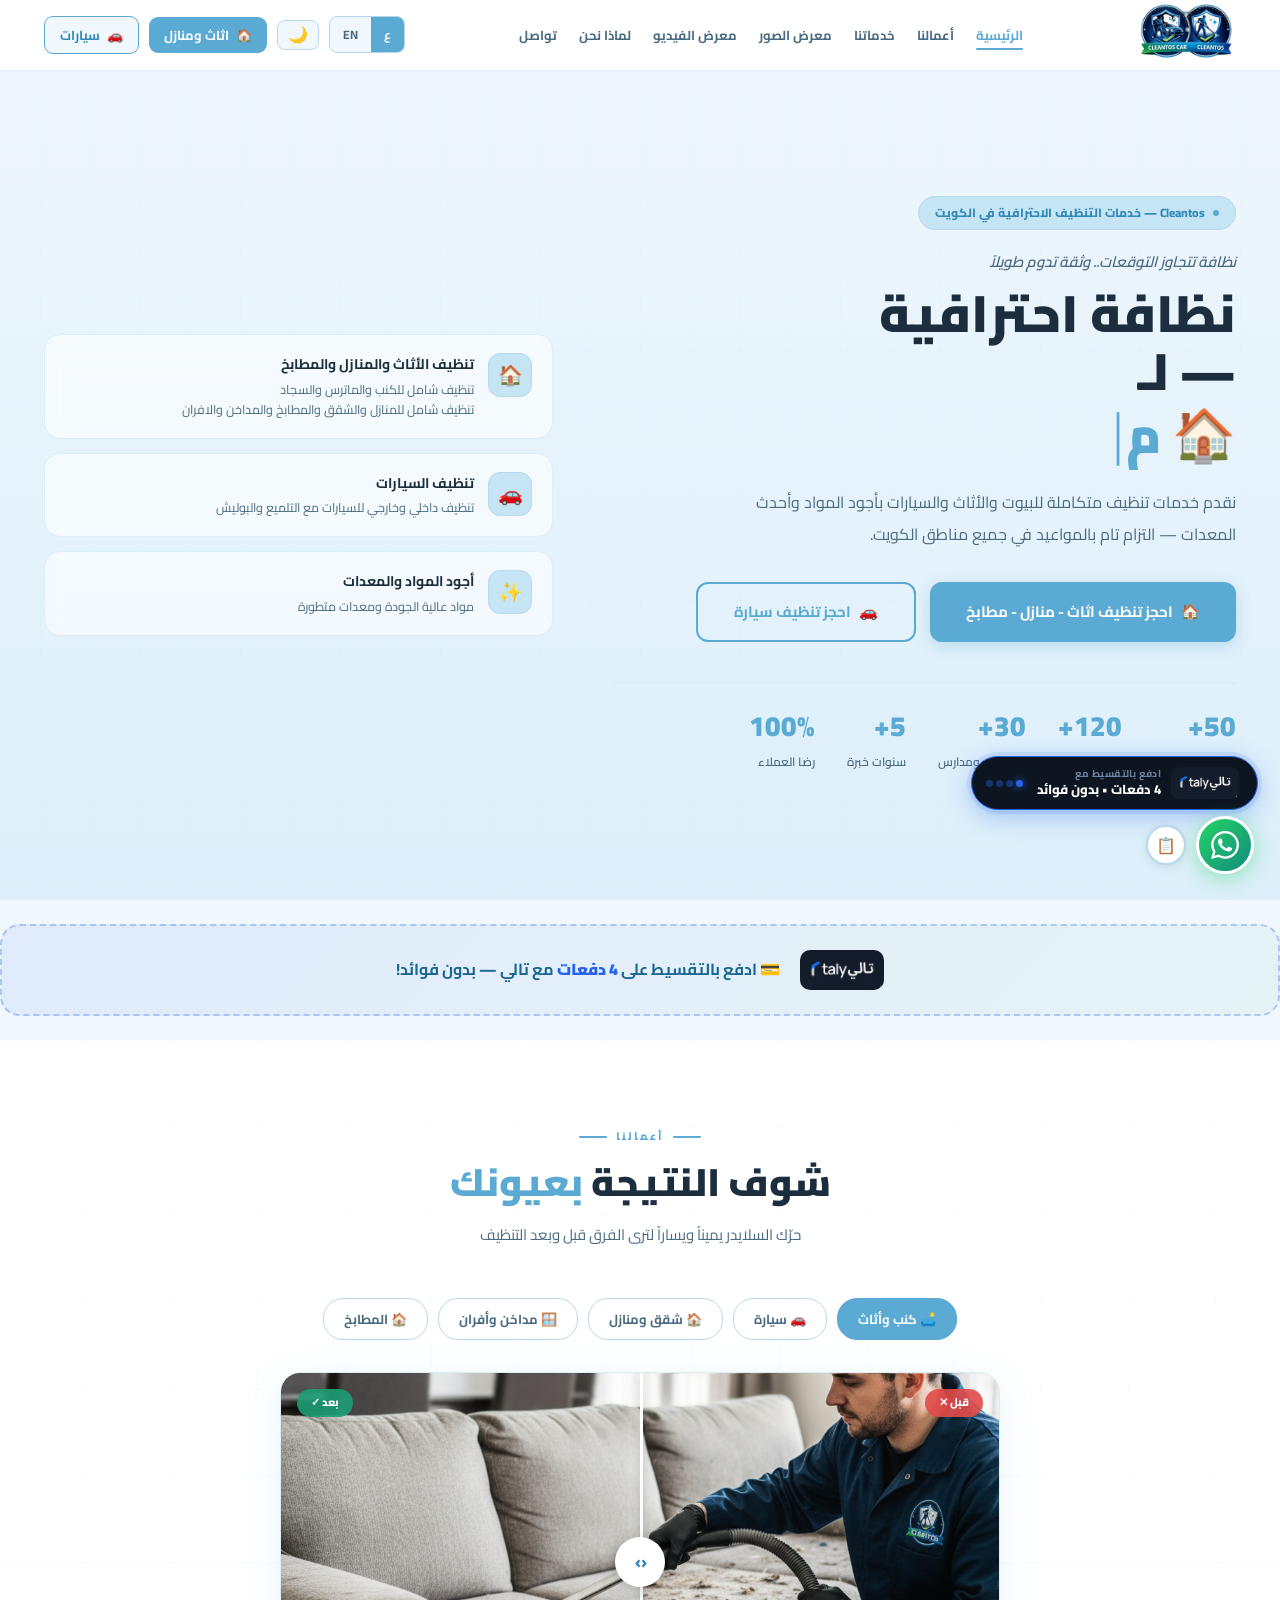
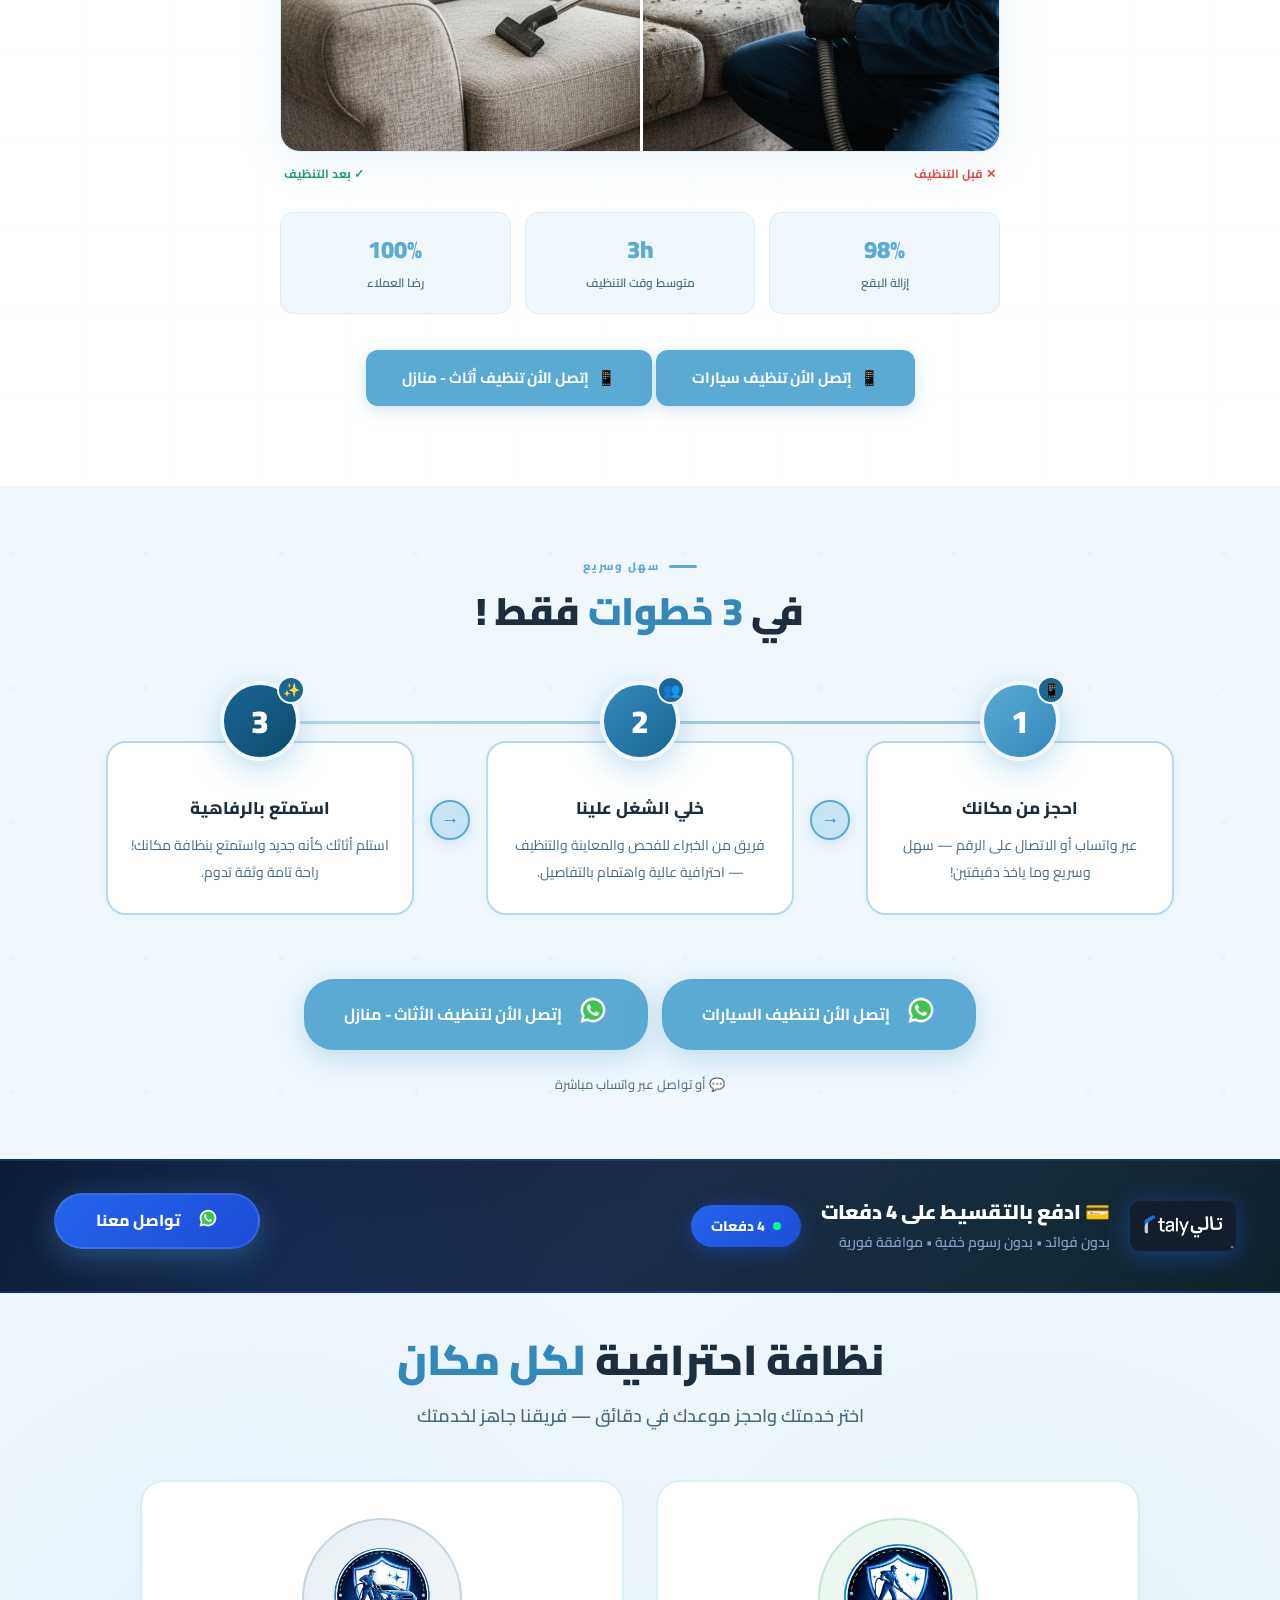
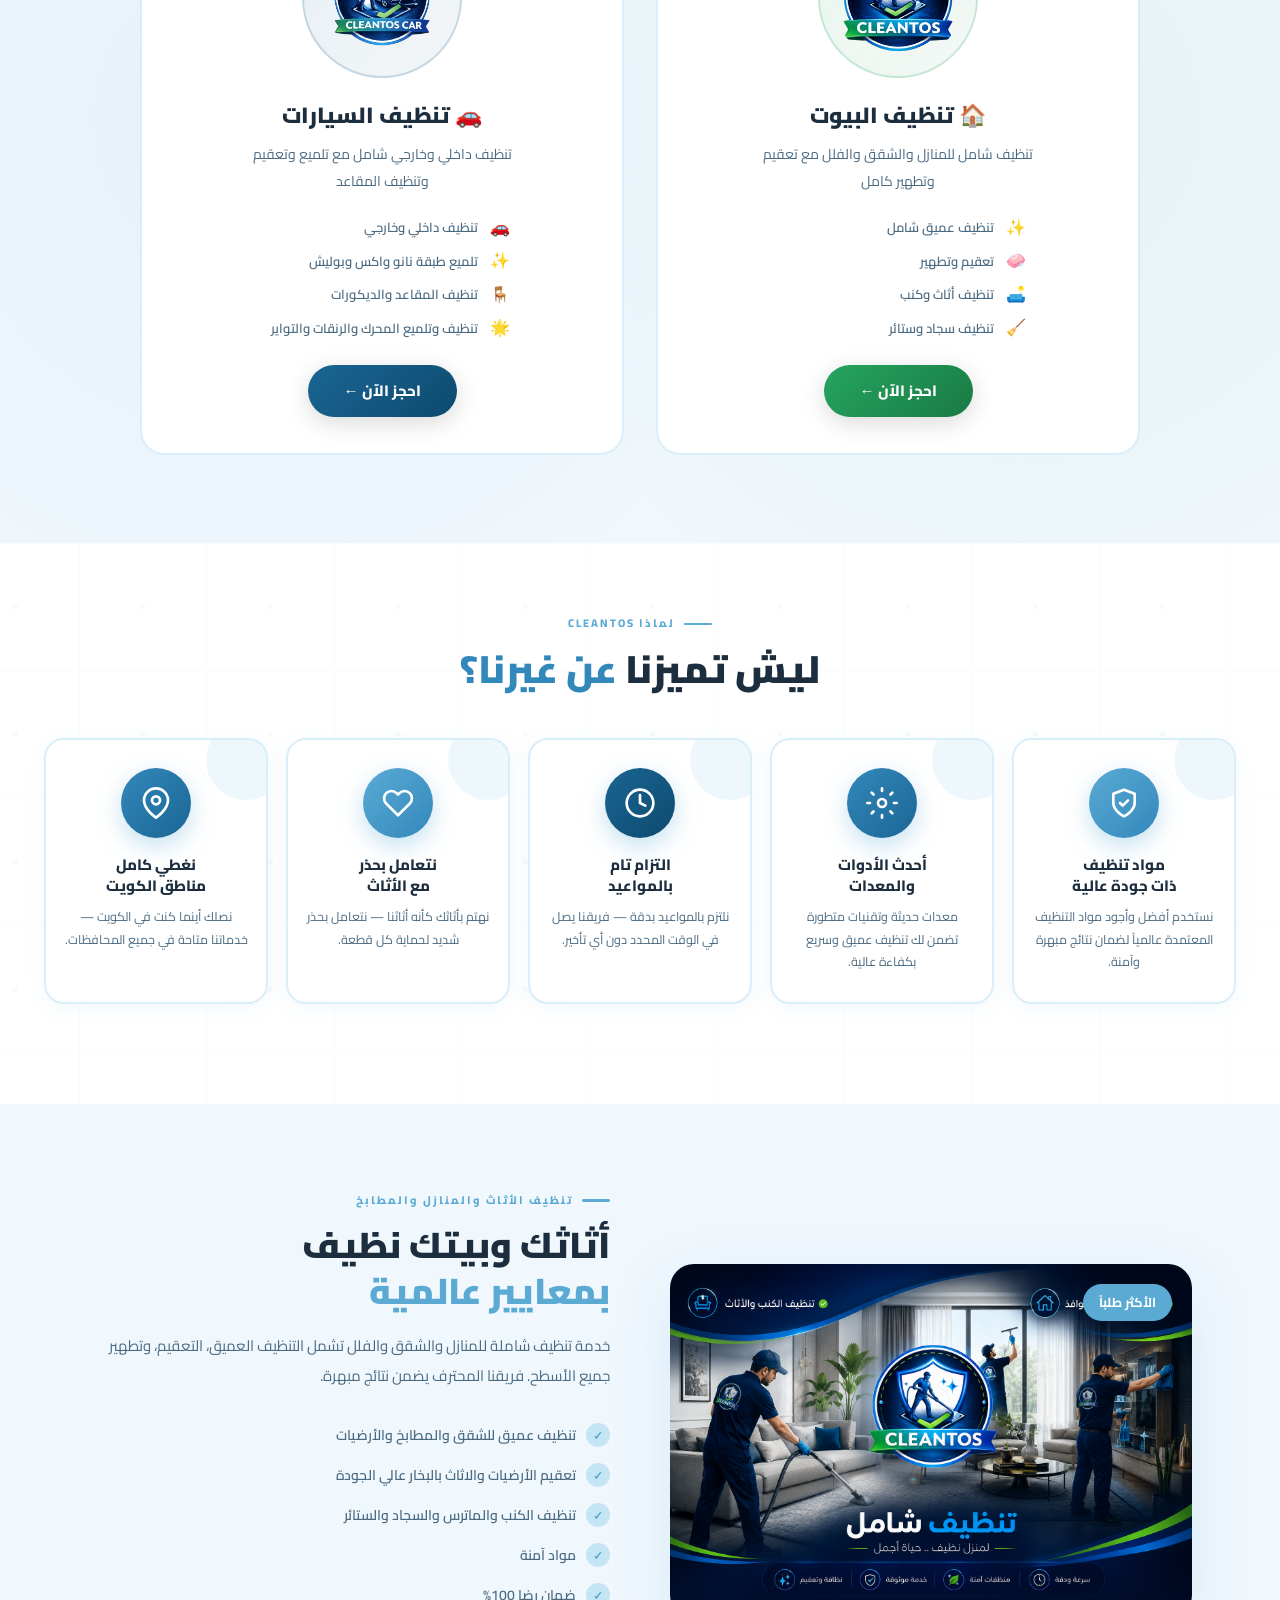
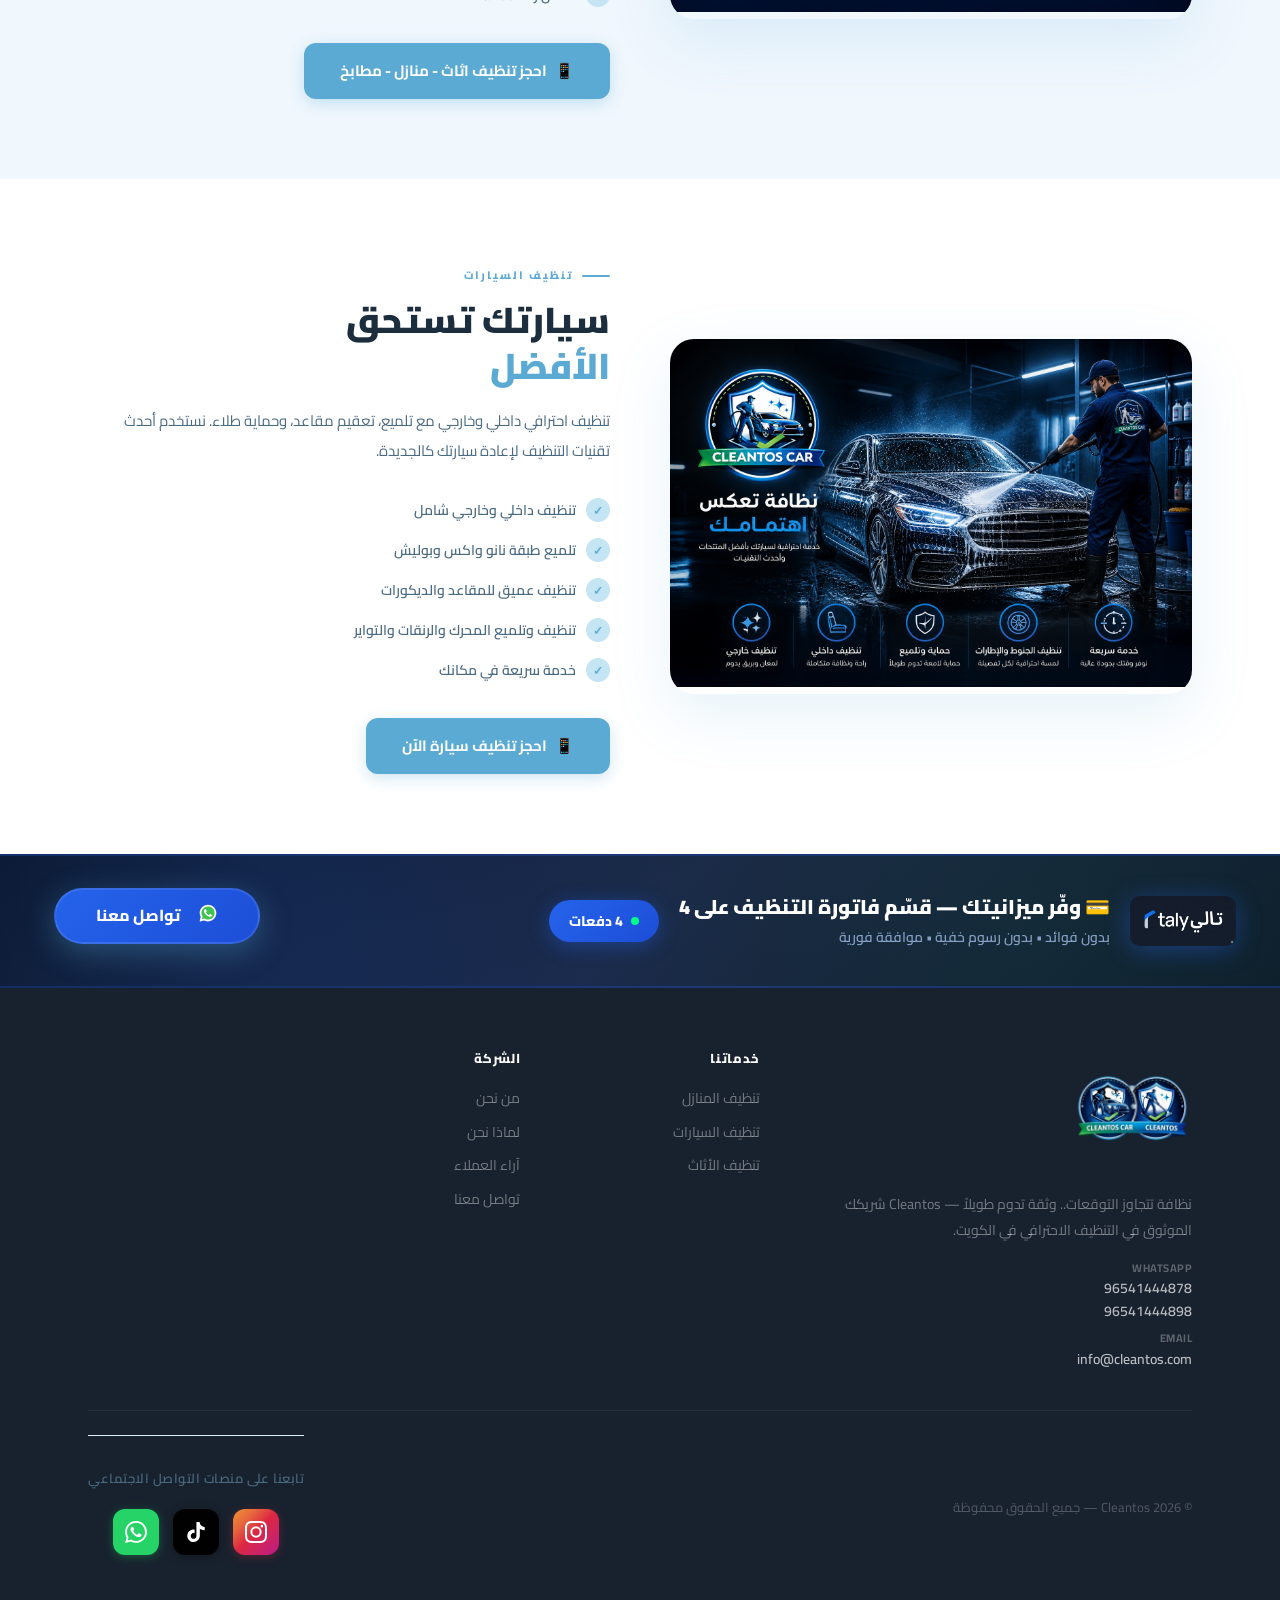
==== commit a67139f2: "saw" ====
--- a/index.html
+++ b/index.html
@@ -1090,7 +1090,7 @@
     <div class="navr">
       <div class="lt"><button class="a" id="ba" onclick="setL('ar')">ع</button><button id="be" onclick="setL('en')">EN</button></div>
       <button id="dm" onclick="toggleDM()" title="Dark Mode">🌙</button>
-      <a href="house.html" class="nc nc-az">🏠 <span class="ar">منازل</span><span class="en" style="display:none">Houses</span></a>
+      <a href="house.html" class="nc nc-az">🏠 <span class="ar">اثاث ومنازل</span><span class="en" style="display:none">Houses and furniture</span></a>
       <a href="car.html" class="nc nc-out">🚗 <span class="ar">سيارات</span><span class="en" style="display:none">Cars</span></a>
       <div class="hbg" id="hbg" onclick="tmob()"><span></span><span></span><span></span></div>
     </div>
